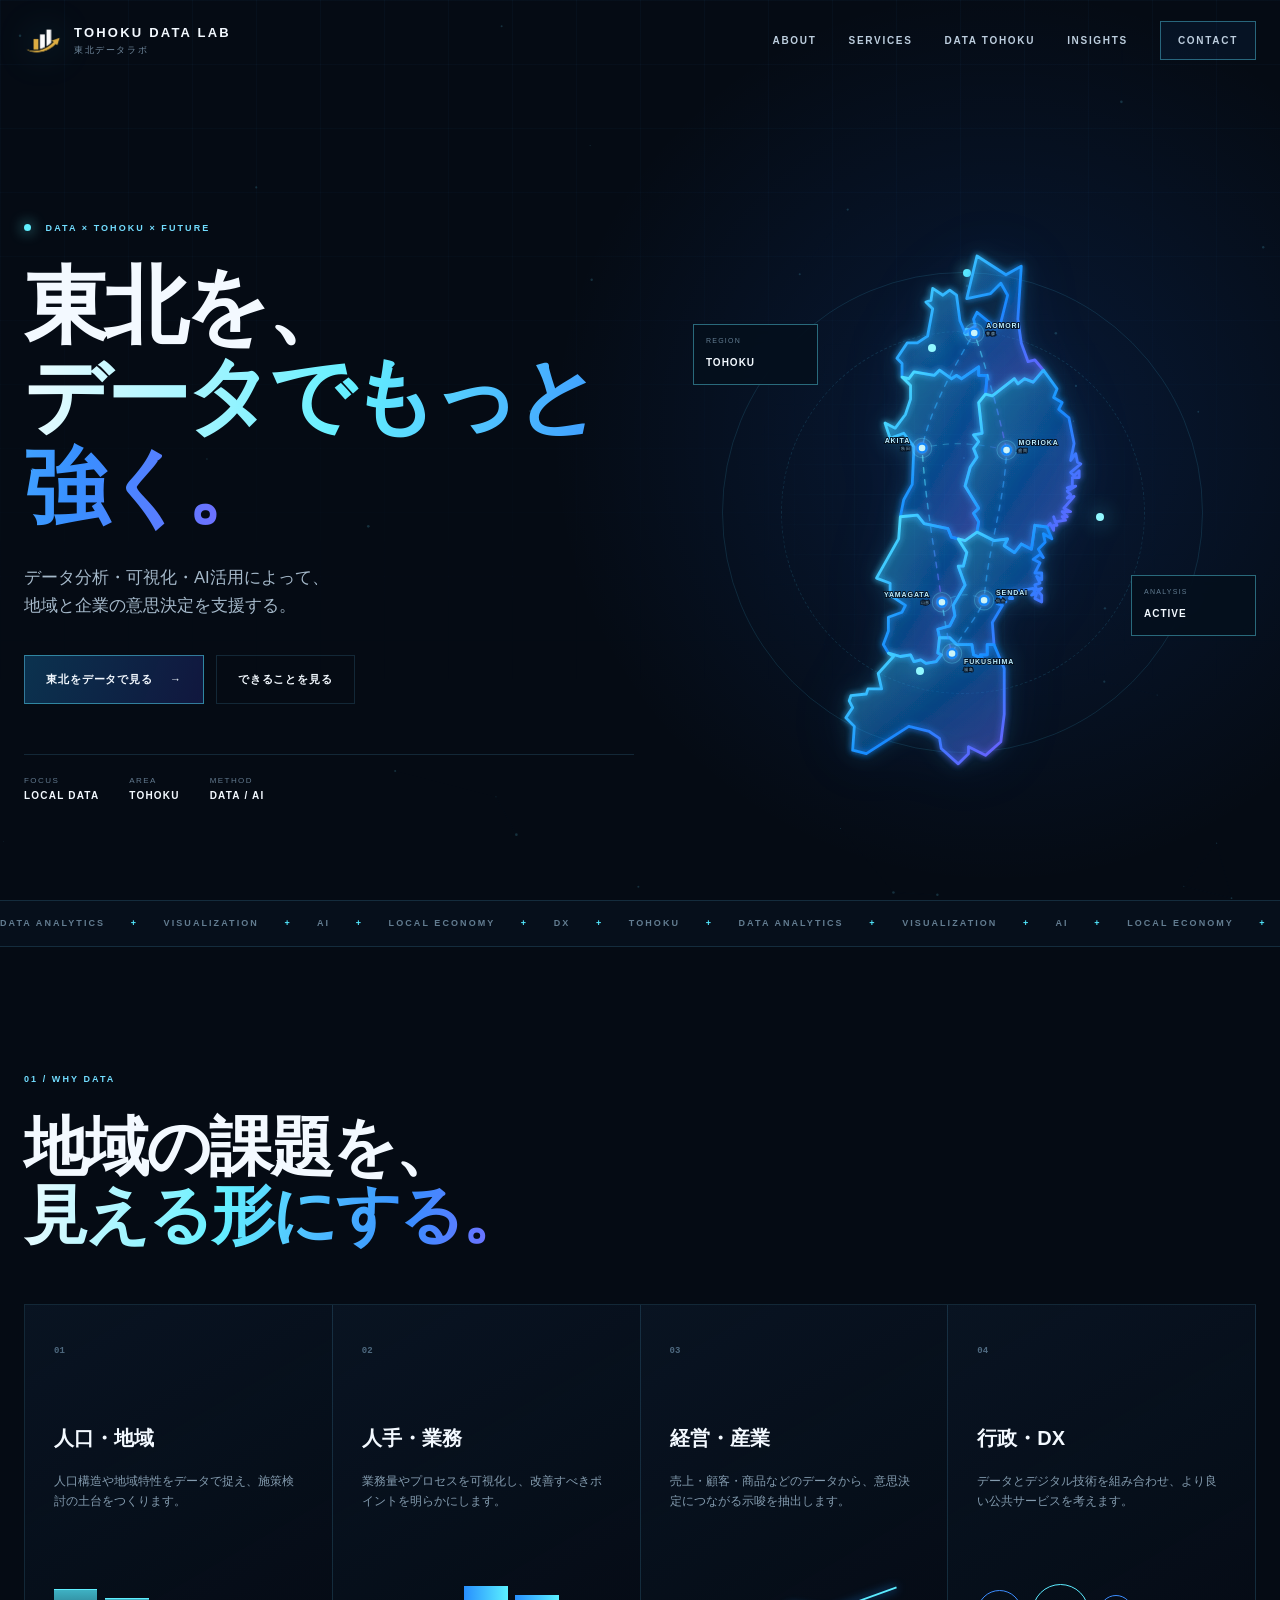
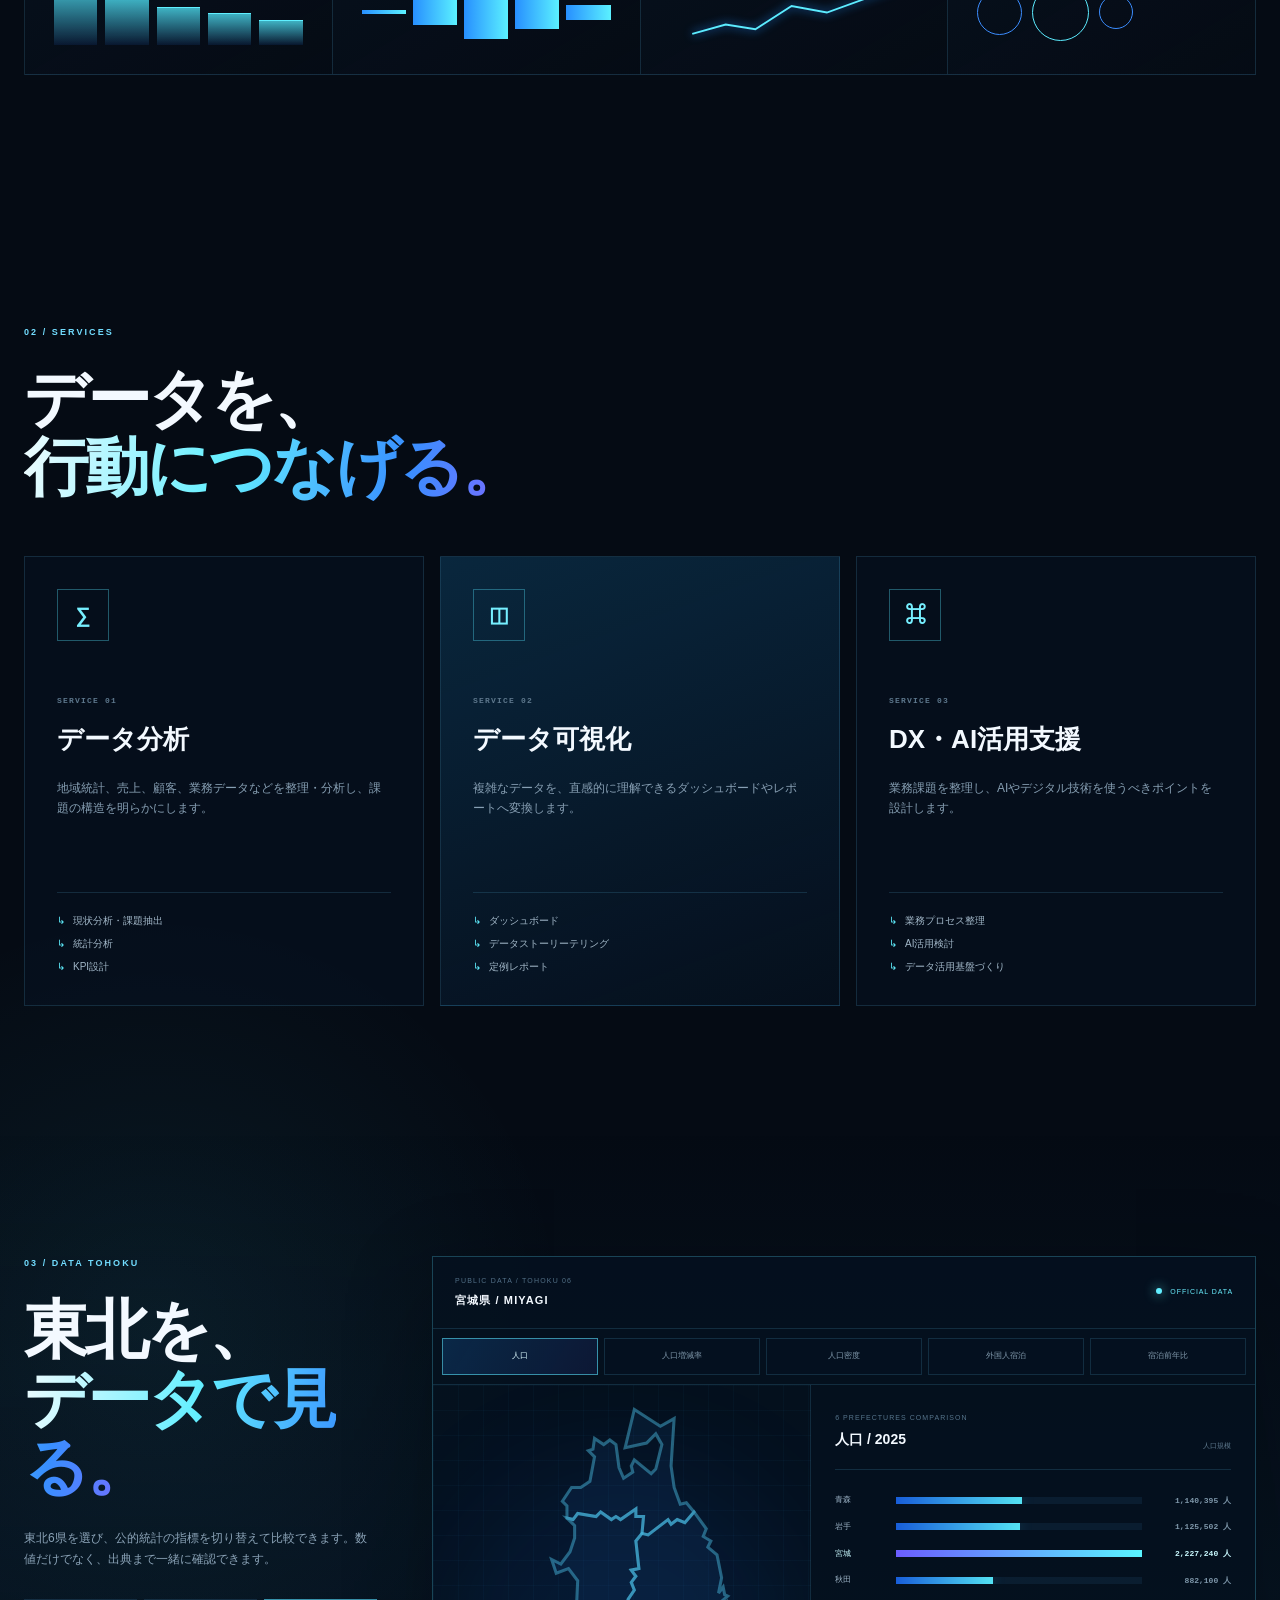
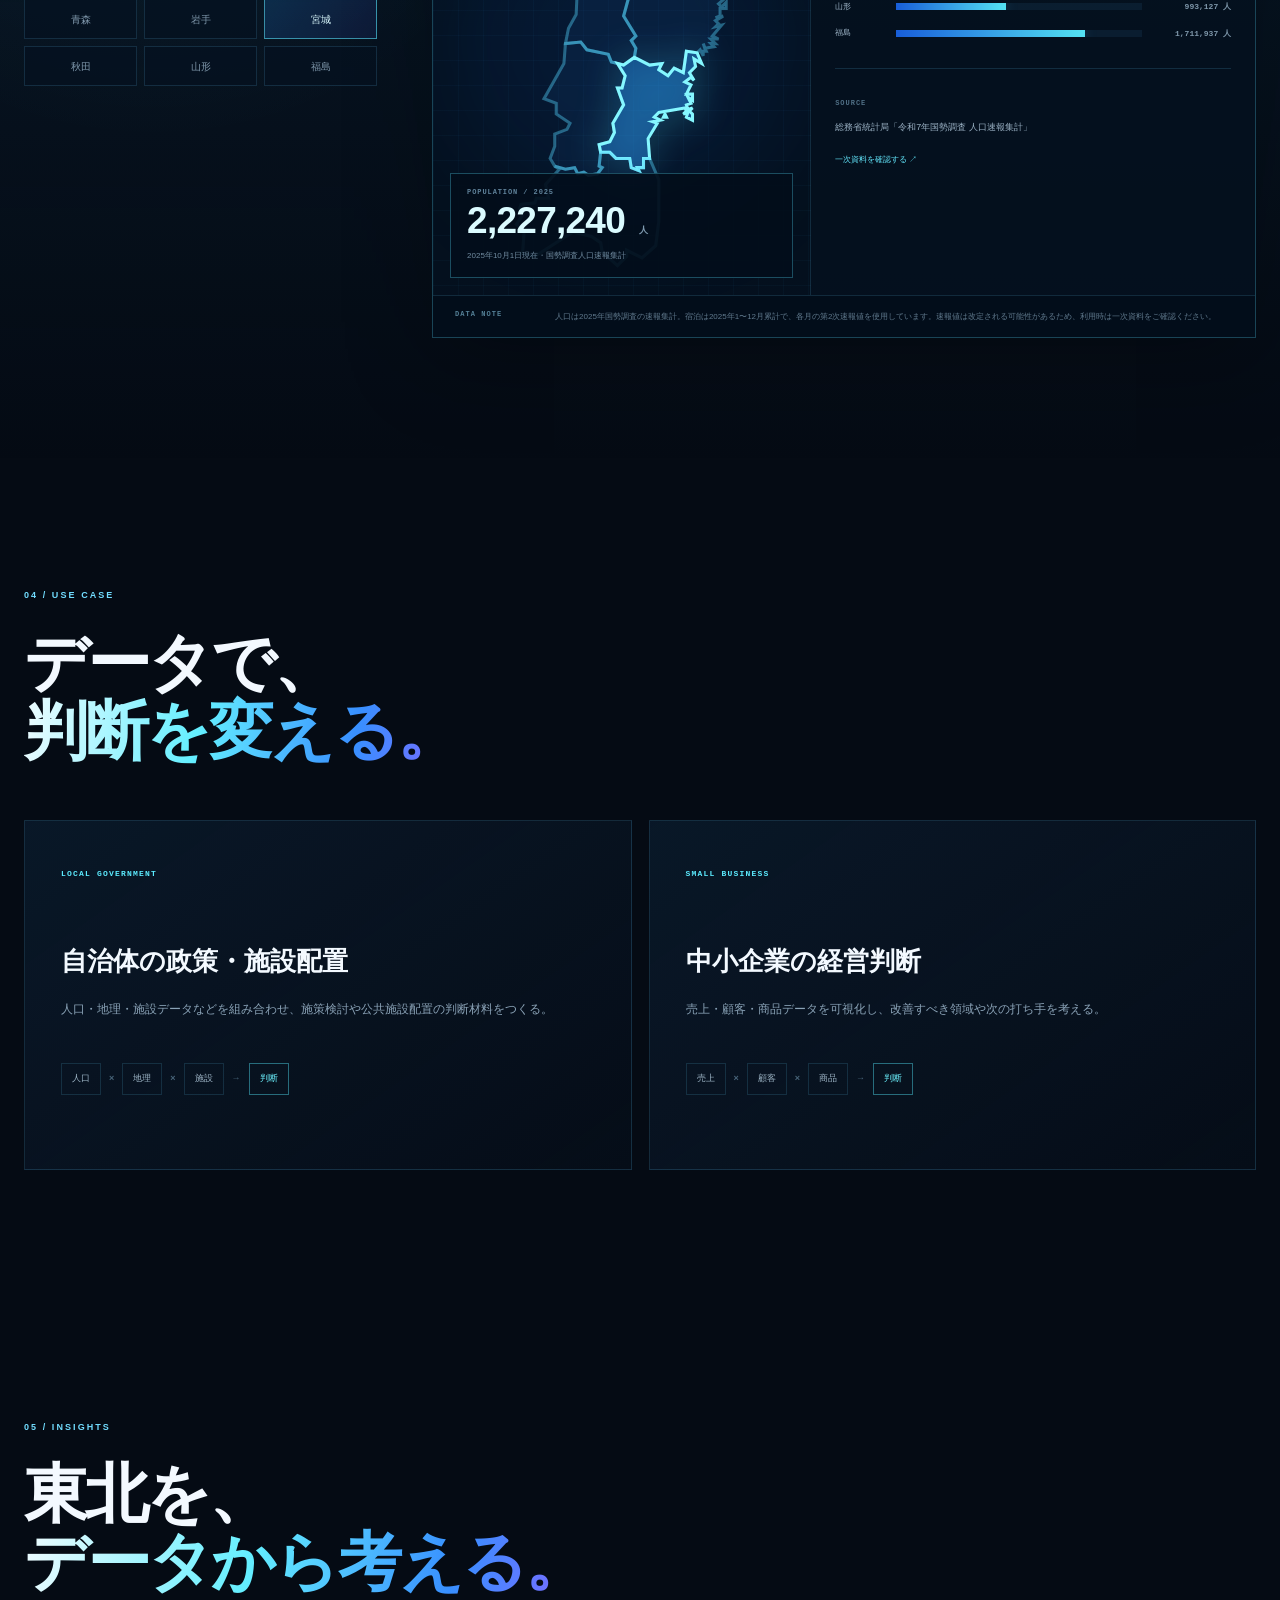
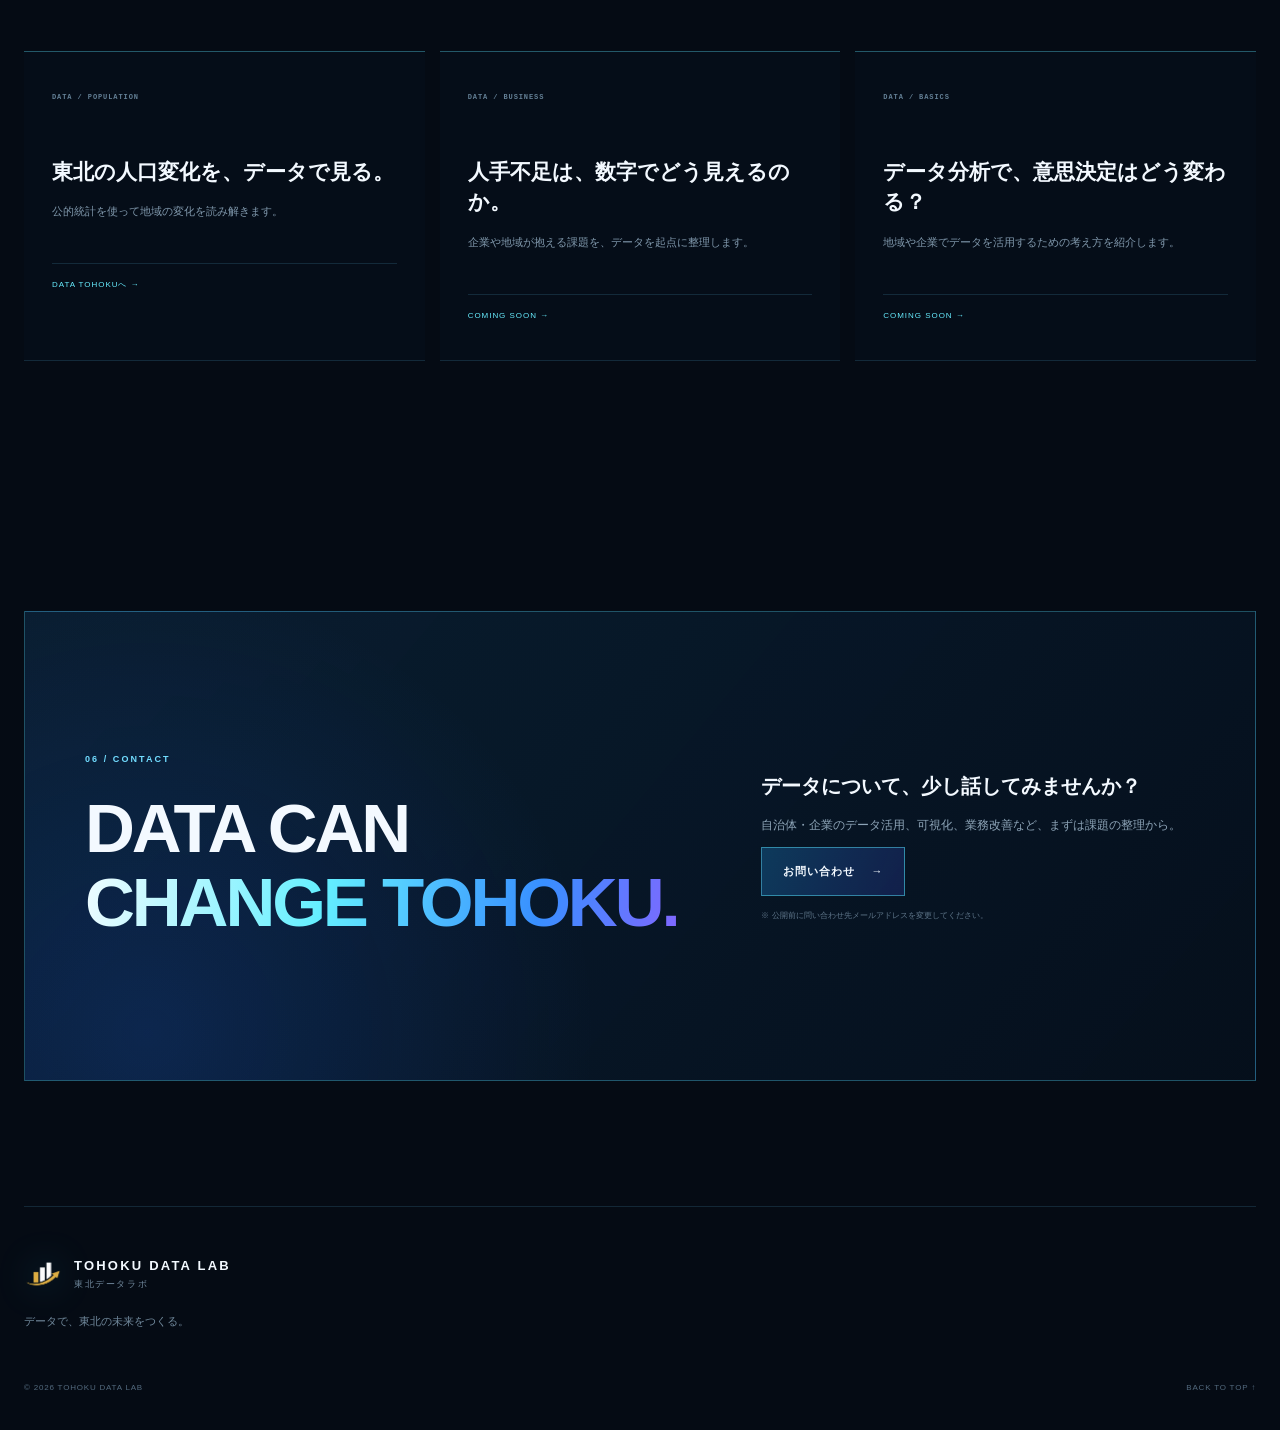
==== index.html @ 44e3aae1 "Add files via upload" ====
<!DOCTYPE html>
<html lang="ja">
<head>
  <meta charset="UTF-8">
  <meta name="viewport" content="width=device-width,initial-scale=1">
  <meta name="description" content="東北データラボ — データ分析・可視化・AI活用で、東北の意思決定を支援します。">
  <meta name="theme-color" content="#050b14">
  <meta property="og:title" content="東北データラボ | TOHOKU DATA LAB">
  <meta property="og:description" content="データで、東北の未来をつくる。">
  <meta property="og:type" content="website">
  <title>東北データラボ | TOHOKU DATA LAB</title>
  <link rel="icon" href="./assets/favicon-v3.png?v=3" type="image/png">
  <link rel="stylesheet" href="./styles.css">
</head>
<body>
  <canvas id="network" aria-hidden="true"></canvas>

  <header class="header" id="top">
    <a class="brand" href="#top">
      <img src="./assets/logo-v3.png?v=3" alt="東北データラボ" width="40" height="40">
      <span><strong>TOHOKU DATA LAB</strong><small>東北データラボ</small></span>
    </a>
    <button class="menu" aria-label="メニューを開く" aria-expanded="false"><i></i><i></i></button>
    <nav class="nav">
      <a href="#about">ABOUT</a>
      <a href="#services">SERVICES</a>
      <a href="#data-tohoku">DATA TOHOKU</a>
      <a href="#insights">INSIGHTS</a>
      <a class="nav-cta" href="#contact">CONTACT</a>
    </nav>
  </header>

  <main>
    <section class="hero wrap">
      <div class="hero-copy reveal">
        <p class="eyebrow"><i></i> DATA × TOHOKU × FUTURE</p>
        <h1>東北を、<br><span>データでもっと強く。</span></h1>
        <p class="lead">データ分析・可視化・AI活用によって、<br>地域と企業の意思決定を支援する。</p>
        <div class="hero-actions">
          <a class="button primary" href="#data-tohoku">東北をデータで見る <b>→</b></a>
          <a class="button ghost" href="#services">できることを見る</a>
        </div>
        <div class="hero-meta">
          <div><small>FOCUS</small><strong>LOCAL DATA</strong></div>
          <div><small>AREA</small><strong>TOHOKU</strong></div>
          <div><small>METHOD</small><strong>DATA / AI</strong></div>
        </div>
      </div>

      <div class="hero-map reveal" aria-hidden="true">
        <div class="orbit o1"></div><div class="orbit o2"></div>
        <img src="./assets/tohoku-outline.svg" alt="">
        <span class="node n1"></span><span class="node n2"></span><span class="node n3"></span>
        <div class="tag t1"><small>REGION</small><strong>TOHOKU</strong></div>
        <div class="tag t2"><small>ANALYSIS</small><strong>ACTIVE</strong></div>
      </div>
    </section>

    <div class="ticker">
      <div>DATA ANALYTICS <b>+</b> VISUALIZATION <b>+</b> AI <b>+</b> LOCAL ECONOMY <b>+</b> DX <b>+</b> TOHOKU <b>+</b> DATA ANALYTICS <b>+</b> VISUALIZATION <b>+</b> AI <b>+</b> LOCAL ECONOMY <b>+</b> DX <b>+</b> TOHOKU <b>+</b></div>
    </div>

    <section class="section wrap" id="about">
      <div class="heading reveal">
        <p class="eyebrow">01 / WHY DATA</p>
        <h2>地域の課題を、<br><span>見える形にする。</span></h2>
      </div>
      <div class="problem-grid">
        <article class="card reveal"><small>01</small><h3>人口・地域</h3><p>人口構造や地域特性をデータで捉え、施策検討の土台をつくります。</p><div class="bars"><i></i><i></i><i></i><i></i><i></i></div></article>
        <article class="card reveal"><small>02</small><h3>人手・業務</h3><p>業務量やプロセスを可視化し、改善すべきポイントを明らかにします。</p><div class="pulse"><i></i><i></i><i></i><i></i><i></i></div></article>
        <article class="card reveal"><small>03</small><h3>経営・産業</h3><p>売上・顧客・商品などのデータから、意思決定につながる示唆を抽出します。</p><svg class="spark" viewBox="0 0 220 70"><polyline points="0,58 36,48 68,53 107,28 145,35 220,8"/></svg></article>
        <article class="card reveal"><small>04</small><h3>行政・DX</h3><p>データとデジタル技術を組み合わせ、より良い公共サービスを考えます。</p><div class="rings"><i></i><i></i><i></i></div></article>
      </div>
    </section>

    <section class="section wrap" id="services">
      <div class="heading reveal">
        <p class="eyebrow">02 / SERVICES</p>
        <h2>データを、<br><span>行動につなげる。</span></h2>
      </div>
      <div class="services">
        <article class="service reveal"><b class="icon">∑</b><small>SERVICE 01</small><h3>データ分析</h3><p>地域統計、売上、顧客、業務データなどを整理・分析し、課題の構造を明らかにします。</p><ul><li>現状分析・課題抽出</li><li>統計分析</li><li>KPI設計</li></ul></article>
        <article class="service featured reveal"><b class="icon">◫</b><small>SERVICE 02</small><h3>データ可視化</h3><p>複雑なデータを、直感的に理解できるダッシュボードやレポートへ変換します。</p><ul><li>ダッシュボード</li><li>データストーリーテリング</li><li>定例レポート</li></ul></article>
        <article class="service reveal"><b class="icon">⌘</b><small>SERVICE 03</small><h3>DX・AI活用支援</h3><p>業務課題を整理し、AIやデジタル技術を使うべきポイントを設計します。</p><ul><li>業務プロセス整理</li><li>AI活用検討</li><li>データ活用基盤づくり</li></ul></article>
      </div>
    </section>

    <section class="data-section" id="data-tohoku">
      <div class="wrap data-layout reveal">
        <aside class="data-intro">
          <p class="eyebrow">03 / DATA TOHOKU</p>
          <h2>東北を、<br><span>データで見る。</span></h2>
          <p>東北6県を選び、公的統計の指標を切り替えて比較できます。数値だけでなく、出典まで一緒に確認できます。</p>

          <div class="pref-buttons" aria-label="都道府県を選択">
            <button data-pref="aomori">青森</button>
            <button data-pref="iwate">岩手</button>
            <button data-pref="miyagi" class="active">宮城</button>
            <button data-pref="akita">秋田</button>
            <button data-pref="yamagata">山形</button>
            <button data-pref="fukushima">福島</button>
          </div>
        </aside>

        <div class="dashboard">
          <header class="dash-head">
            <div><small>PUBLIC DATA / TOHOKU 06</small><strong id="pref-title">宮城県 / MIYAGI</strong></div>
            <span><i></i> OFFICIAL DATA</span>
          </header>

          <div class="metric-tabs" role="tablist" aria-label="表示指標">
            <button class="active" data-metric="population">人口</button>
            <button data-metric="populationChange">人口増減率</button>
            <button data-metric="density">人口密度</button>
            <button data-metric="foreignNights">外国人宿泊</button>
            <button data-metric="foreignNightsGrowth">宿泊前年比</button>
          </div>

          <div class="dash-body">
            <div class="map-panel">
              <svg class="click-map" viewBox="580 275 165 325" aria-label="東北6県クリックマップ">
                <g>
                  <polygon data-pref="aomori" transform="translate(624 287)"
                    points="3 71 3 63 0 60 6 51 12 51 18 47 21 31 17 27 20 26 21 19 27 23 31 20 35 23 37 38 40 45 46 41 45 37 47 33 58 42 61 39 65 23 61 16 55 22 41 25 47 0 64 11 73 6 71 37 73 51 77 62 81 61 86 67 80 74 75 72 71 75 69 72 56 82 52 81 53 70 48 70 48 65 38 72 35 70 32 72 25 67 22 70 10 68 7 72"/>
                  <polygon data-pref="akita" transform="translate(617 352)"
                    points="54 97 47 102 43 101 39 100 37 95 23 92 19 87 9 88 11 78 16 69 17 47 11 39 3 42 0 33 6 36 12 28 15 19 15 11 10 6 14 7 17 3 29 5 32 2 39 7 42 5 45 7 55 0 55 5 60 5 59 16 55 21 57 39 52 40 55 44 52 48 54 53 50 59 47 70 55 83 52 86 55 91"/>
                  <polygon data-pref="iwate" transform="translate(664 354)"
                    points="48 92 41 91 39 105 33 102 29 107 23 103 25 99 17 100 7 95 8 89 5 84 8 81 0 68 3 57 7 51 5 46 8 42 5 38 10 37 8 19 12 14 16 15 29 5 31 8 35 5 40 7 46 0 54 11 52 16 57 19 55 23 61 28 64 43 62 53 65 49 66 54 68 55 62 60 64 62 67 59 67 63 63 63 63 68 60 69 65 68 60 71 62 73 60 75 64 74 58 81 62 83 57 83 60 86 57 86 59 88 53 89 52 86 54 91 52 91 52 94 50 90"/>
                  <polygon data-pref="yamagata" transform="translate(612 439)"
                    points="14 1 24 0 28 5 42 8 44 13 48 14 53 22 51 30 48 30 52 41 45 53 46 59 43 65 36 67 37 72 36 81 38 82 35 86 29 87 26 85 22 86 20 82 14 83 7 81 4 76 7 68 7 60 15 57 17 53 8 47 8 40 0 37 13 14"/>
                  <path data-pref="miyagi" class="active" transform="translate(648 445)"
                    d="M33 70 L29 70 L29 76 L25 76 L26 78 L21 76 L20 70 L11 70 L7 66 L1 66 L0 61 L7 59 L10 53 L9 47 L16 35 L12 24 L15 24 L17 16 L12 8 L16 9 L23 4 L33 9 L41 8 L39 12 L45 16 L49 11 L55 14 L57 0 L64 1 L67 8 L62 5 L63 10 L59 14 L62 19 L60 17 L56 20 L60 22 L57 28 L61 28 L61 32 L58 30 L60 34 L57 35 L58 38 L61 37 L59 39 L61 41 L61 45 L57 43 L58 40 L55 41 L57 39 L56 37 L39 40 L36 43 L40 45 L35 46 L38 47 L32 57 L33 70 Z M43 41 L44 43 L42 43 Z"/>
                  <polygon data-pref="fukushima" transform="translate(594 511)"
                    points="82 69 72 64 72 68 66 74 56 65 55 59 49 55 37 52 12 68 4 66 5 52 0 47 4 41 2 37 3 34 12 33 13 30 21 30 19 21 28 11 25 9 32 11 38 10 40 14 44 13 47 15 53 14 56 10 54 9 55 0 61 0 65 4 74 4 75 10 80 12 79 10 83 10 83 4 87 4 93 18 93 45 91 61"/>
                </g>
              </svg>
              <div class="metric-card">
                <small id="metric-label">POPULATION / 2025</small>
                <strong id="metric-value">2,227,240 <em>人</em></strong>
                <span id="metric-desc">2025年10月1日現在・国勢調査人口速報集計</span>
              </div>
            </div>

            <div class="compare-panel">
              <div class="compare-head">
                <div><small>6 PREFECTURES COMPARISON</small><strong id="compare-title">人口 / 2025</strong></div>
                <span id="compare-note">人口規模</span>
              </div>
              <div id="compare-bars" class="compare-bars" aria-live="polite"></div>
              <div class="source">
                <small>SOURCE</small>
                <p id="source-name">総務省統計局「令和7年国勢調査 人口速報集計」</p>
                <a id="source-link" href="https://www.stat.go.jp/data/kokusei/2025/kekka/pdf/outline.pdf" target="_blank" rel="noopener">一次資料を確認する ↗</a>
              </div>
            </div>
          </div>

          <footer class="dash-note"><b>DATA NOTE</b><p>人口は2025年国勢調査の速報集計。宿泊は2025年1〜12月累計で、各月の第2次速報値を使用しています。速報値は改定される可能性があるため、利用時は一次資料をご確認ください。</p></footer>
        </div>
      </div>
    </section>

    <section class="section wrap usecases">
      <div class="heading reveal"><p class="eyebrow">04 / USE CASE</p><h2>データで、<br><span>判断を変える。</span></h2></div>
      <div class="cases">
        <article class="case reveal"><small>LOCAL GOVERNMENT</small><h3>自治体の政策・施設配置</h3><p>人口・地理・施設データなどを組み合わせ、施策検討や公共施設配置の判断材料をつくる。</p><div><span>人口</span><b>×</b><span>地理</span><b>×</b><span>施設</span><b>→</b><em>判断</em></div></article>
        <article class="case reveal"><small>SMALL BUSINESS</small><h3>中小企業の経営判断</h3><p>売上・顧客・商品データを可視化し、改善すべき領域や次の打ち手を考える。</p><div><span>売上</span><b>×</b><span>顧客</span><b>×</b><span>商品</span><b>→</b><em>判断</em></div></article>
      </div>
    </section>

    <section class="section wrap" id="insights">
      <div class="heading reveal"><p class="eyebrow">05 / INSIGHTS</p><h2>東北を、<br><span>データから考える。</span></h2></div>
      <div class="insights">
        <article class="insight reveal"><small>DATA / POPULATION</small><h3>東北の人口変化を、データで見る。</h3><p>公的統計を使って地域の変化を読み解きます。</p><a href="#data-tohoku">DATA TOHOKUへ →</a></article>
        <article class="insight reveal"><small>DATA / BUSINESS</small><h3>人手不足は、数字でどう見えるのか。</h3><p>企業や地域が抱える課題を、データを起点に整理します。</p><a href="#contact">COMING SOON →</a></article>
        <article class="insight reveal"><small>DATA / BASICS</small><h3>データ分析で、意思決定はどう変わる？</h3><p>地域や企業でデータを活用するための考え方を紹介します。</p><a href="#contact">COMING SOON →</a></article>
      </div>
    </section>

    <section class="section wrap" id="contact">
      <div class="contact reveal">
        <div><p class="eyebrow">06 / CONTACT</p><h2>DATA CAN<br><span>CHANGE TOHOKU.</span></h2></div>
        <div class="contact-copy"><h3>データについて、少し話してみませんか？</h3><p>自治体・企業のデータ活用、可視化、業務改善など、まずは課題の整理から。</p><a class="button primary" href="mailto:YOUR-EMAIL@example.com">お問い合わせ <b>→</b></a><small>※ 公開前に問い合わせ先メールアドレスを変更してください。</small></div>
      </div>
    </section>
  </main>

  <footer class="footer wrap">
    <a class="brand" href="#top"><img src="./assets/logo-v3.png?v=3" alt="東北データラボ" width="40" height="40"><span><strong>TOHOKU DATA LAB</strong><small>東北データラボ</small></span></a>
    <p>データで、東北の未来をつくる。</p>
    <div><span>© <span id="year"></span> TOHOKU DATA LAB</span><a href="#top">BACK TO TOP ↑</a></div>
  </footer>

  <script src="./data.js"></script>
  <script src="./script.js"></script>
</body>
</html>
---- styles.css ----
:root{
  --bg:#050b14;--bg2:#071321;--panel:rgba(8,22,39,.78);--line:rgba(104,205,255,.15);
  --line2:rgba(93,232,255,.42);--text:#f3f9ff;--muted:#8ba3b8;--cyan:#60efff;
  --blue:#1687ff;--violet:#745dff;--max:1240px
}
*{box-sizing:border-box}html{scroll-behavior:smooth}body{margin:0;min-width:320px;background:
radial-gradient(circle at 78% 7%,rgba(24,111,255,.15),transparent 28rem),
radial-gradient(circle at 12% 47%,rgba(70,230,255,.07),transparent 26rem),var(--bg);
color:var(--text);font-family:Inter,"Helvetica Neue","Noto Sans JP",Arial,sans-serif;line-height:1.7;overflow-x:hidden}
body:before{content:"";position:fixed;inset:0;z-index:-3;pointer-events:none;background-image:
linear-gradient(rgba(80,173,255,.034) 1px,transparent 1px),linear-gradient(90deg,rgba(80,173,255,.034) 1px,transparent 1px);
background-size:64px 64px;mask-image:linear-gradient(to bottom,#000,transparent 80%)}
a{color:inherit;text-decoration:none}button{font:inherit}img{display:block;max-width:100%}
#network{position:fixed;inset:0;z-index:-2;width:100%;height:100%;opacity:.42;pointer-events:none}
.wrap{width:min(calc(100% - 48px),var(--max));margin-inline:auto}
.header{position:fixed;z-index:30;top:0;left:0;width:100%;height:82px;padding:0 max(24px,calc((100vw - var(--max))/2));display:flex;align-items:center;justify-content:space-between;border-bottom:1px solid transparent;transition:.3s}
.header.scrolled{background:rgba(5,11,20,.82);backdrop-filter:blur(18px);border-color:var(--line)}
.brand{display:inline-flex;align-items:center;gap:12px}.brand img{width:38px;height:38px;filter:drop-shadow(0 0 18px rgba(61,218,255,.25))}
.brand span{display:grid;line-height:1.2}.brand strong{font-size:13px;letter-spacing:.17em}.brand small{margin-top:5px;color:#70879b;font-size:9px;letter-spacing:.18em}
.nav{display:flex;align-items:center;gap:32px}.nav a{font-size:10px;font-weight:800;letter-spacing:.17em;color:#bdcede}
.nav-cta{padding:10px 17px;border:1px solid rgba(92,227,255,.4);background:rgba(34,125,255,.07)}
.menu{display:none}
.hero{min-height:100vh;padding-top:125px;display:grid;grid-template-columns:1.02fr .98fr;align-items:center;gap:35px}
.eyebrow{margin:0 0 25px;color:#72ddff;font-size:9px;font-weight:800;letter-spacing:.23em}.eyebrow i{display:inline-block;width:7px;height:7px;margin-right:10px;border-radius:50%;background:var(--cyan);box-shadow:0 0 14px var(--cyan)}
.hero h1,.heading h2,.data-intro h2,.contact h2{margin:0;line-height:1.07;letter-spacing:-.045em;font-weight:600}
.hero h1{font-size:clamp(49px,6.6vw,94px)}.hero h1 span,.heading h2 span,.data-intro h2 span,.contact h2 span{color:transparent;background:linear-gradient(100deg,#effcff 0%,#64efff 40%,#388fff 76%,#8067ff 100%);background-clip:text;-webkit-background-clip:text}
.lead{margin:32px 0 0;color:#a5b9ca;font-size:clamp(14px,1.3vw,18px)}.hero-actions{display:flex;gap:12px;margin-top:34px}
.button{min-height:49px;padding:0 21px;display:inline-flex;align-items:center;justify-content:center;gap:17px;border:1px solid var(--line);font-size:11px;font-weight:800;letter-spacing:.08em;transition:.25s}
.primary{border-color:rgba(88,229,255,.48);background:linear-gradient(110deg,rgba(32,168,255,.25),rgba(69,82,255,.18))}
.button:hover{transform:translateY(-2px);border-color:rgba(101,238,255,.65)}
.hero-meta{display:flex;gap:30px;margin-top:50px;padding-top:19px;border-top:1px solid var(--line)}.hero-meta div{display:grid}.hero-meta small{color:#62798e;font-size:8px;letter-spacing:.18em}.hero-meta strong{font-size:10px;letter-spacing:.12em}
.hero-map{position:relative;min-height:650px;display:grid;place-items:center}.hero-map>img{position:relative;z-index:2;width:58%;max-height:580px;filter:drop-shadow(0 0 24px rgba(39,165,255,.18))}
.hero-map:before{content:"";position:absolute;width:78%;aspect-ratio:1;border-radius:50%;background-image:linear-gradient(rgba(91,223,255,.08) 1px,transparent 1px),linear-gradient(90deg,rgba(91,223,255,.08) 1px,transparent 1px);background-size:30px 30px;mask-image:radial-gradient(circle,#000 30%,transparent 72%);opacity:.35}
.orbit{position:absolute;border:1px solid rgba(82,218,255,.13);border-radius:50%}.o1{width:82%;aspect-ratio:1;animation:rot 28s linear infinite}.o2{width:62%;aspect-ratio:1;border-style:dashed;animation:rot2 19s linear infinite}
.orbit:before{content:"";position:absolute;top:-4px;left:50%;width:8px;height:8px;border-radius:50%;background:var(--cyan);box-shadow:0 0 14px var(--cyan)}
.node{position:absolute;z-index:3;width:8px;height:8px;border-radius:50%;background:#91f8ff;box-shadow:0 0 20px #45dfff}.n1{top:24%;left:44%}.n2{top:50%;right:26%}.n3{bottom:25%;left:42%}
.tag{position:absolute;z-index:4;min-width:125px;padding:10px 12px;border:1px solid var(--line2);background:rgba(4,15,28,.8);backdrop-filter:blur(10px)}.tag small{display:block;color:#637d92;font-size:7px;letter-spacing:.18em}.tag strong{font-size:10px;letter-spacing:.1em}.t1{top:21%;left:4%}.t2{right:0;bottom:31%}
.ticker{overflow:hidden;border-top:1px solid var(--line);border-bottom:1px solid var(--line);background:rgba(8,20,35,.52);padding:15px 0}.ticker div{width:max-content;white-space:nowrap;color:#637d91;font-size:9px;font-weight:800;letter-spacing:.23em;animation:ticker 34s linear infinite}.ticker b{margin:0 21px;color:#52e9ff}
.section{padding:125px 0}.heading{margin-bottom:54px}.heading h2,.data-intro h2{font-size:clamp(40px,5vw,68px)}
.problem-grid{display:grid;grid-template-columns:repeat(4,1fr);border-left:1px solid var(--line);border-top:1px solid var(--line)}
.card{position:relative;min-height:370px;padding:29px;border-right:1px solid var(--line);border-bottom:1px solid var(--line);background:linear-gradient(150deg,rgba(13,28,47,.53),rgba(5,12,22,.34));overflow:hidden}.card>small{color:#4e697f;font:700 9px monospace}.card h3{margin:60px 0 16px;font-size:20px}.card p{color:#849caf;font-size:12px}
.bars,.pulse,.rings,.spark{position:absolute;left:29px;right:29px;bottom:29px;height:65px}.bars{display:flex;align-items:end;gap:8px}.bars i{flex:1;background:linear-gradient(to top,rgba(37,117,255,.1),rgba(83,235,255,.74));border-top:1px solid var(--cyan)}.bars i:nth-child(1){height:85%}.bars i:nth-child(2){height:72%}.bars i:nth-child(3){height:58%}.bars i:nth-child(4){height:48%}.bars i:nth-child(5){height:38%}
.pulse{display:flex;align-items:center;gap:7px}.pulse i{width:18%;height:4px;background:linear-gradient(90deg,#278fff,#5bf1ff)}.pulse i:nth-child(2){height:25px}.pulse i:nth-child(3){height:53px}.pulse i:nth-child(4){height:34px}.pulse i:nth-child(5){height:15px}
.spark{width:calc(100% - 58px);fill:none;stroke:#5cecff;stroke-width:2;filter:drop-shadow(0 0 5px #218dff)}.rings{display:flex;align-items:center;gap:10px}.rings i{width:45px;aspect-ratio:1;border-radius:50%;border:1px solid #3c8dff}.rings i:nth-child(2){width:57px;border-color:#5cecff}.rings i:nth-child(3){width:34px}
.services{display:grid;grid-template-columns:repeat(3,1fr);gap:16px}.service{position:relative;min-height:450px;padding:32px;border:1px solid var(--line);background:rgba(8,21,37,.47);transition:.3s}.service:hover{transform:translateY(-5px);border-color:rgba(86,229,255,.4)}.service.featured{background:linear-gradient(160deg,rgba(11,49,77,.73),rgba(7,18,33,.62))}
.icon{display:grid;place-items:center;width:52px;height:52px;border:1px solid rgba(87,230,255,.35);color:#76efff;font-size:21px}.service>small{display:block;margin-top:55px;color:#5e788d;font:700 8px monospace;letter-spacing:.15em}.service h3{margin:12px 0 17px;font-size:26px}.service p{color:#879fb3;font-size:12px}.service ul{position:absolute;left:32px;right:32px;bottom:27px;margin:0;padding:16px 0 0;list-style:none;border-top:1px solid var(--line)}.service li{color:#a3b8c9;font-size:10px;padding:3px 0}.service li:before{content:"↳";margin-right:8px;color:var(--cyan)}
.data-section{padding:125px 0;background:linear-gradient(180deg,transparent,rgba(16,58,91,.17),transparent)}.data-layout{display:grid;grid-template-columns:.6fr 1.4fr;gap:55px;align-items:start}.data-intro{position:sticky;top:118px}.data-intro>p:not(.eyebrow){margin-top:27px;color:#8ba3b7;font-size:12px}
.pref-buttons{display:grid;grid-template-columns:repeat(3,1fr);gap:7px;margin-top:30px}.pref-buttons button,.metric-tabs button{appearance:none;cursor:pointer;border:1px solid var(--line);background:rgba(6,18,32,.66);color:#8199ad;transition:.2s}.pref-buttons button{min-height:40px;font-size:10px}.pref-buttons button:hover,.pref-buttons button.active,.metric-tabs button:hover,.metric-tabs button.active{border-color:rgba(91,235,255,.55);color:#dcfbff;background:linear-gradient(120deg,rgba(38,147,255,.18),rgba(82,91,255,.1))}
.dashboard{border:1px solid rgba(89,221,255,.25);background:rgba(5,17,31,.84);box-shadow:0 24px 80px rgba(0,0,0,.26)}.dash-head{min-height:72px;padding:0 22px;display:flex;align-items:center;justify-content:space-between;border-bottom:1px solid var(--line)}.dash-head>div{display:grid}.dash-head small{color:#527087;font-size:7px;letter-spacing:.17em}.dash-head strong{margin-top:4px;font-size:11px;letter-spacing:.1em}.dash-head>span{color:#6aeeff;font-size:7px;letter-spacing:.13em}.dash-head>span i{display:inline-block;width:6px;height:6px;margin-right:5px;border-radius:50%;background:#62efff;box-shadow:0 0 12px #62efff}
.metric-tabs{display:grid;grid-template-columns:repeat(5,1fr);gap:6px;padding:9px;border-bottom:1px solid var(--line)}.metric-tabs button{min-height:37px;padding:6px;font-size:8px}
.dash-body{display:grid;grid-template-columns:.92fr 1.08fr;min-height:510px}.map-panel{position:relative;display:grid;place-items:center;border-right:1px solid var(--line);background-image:linear-gradient(rgba(64,184,255,.035) 1px,transparent 1px),linear-gradient(90deg,rgba(64,184,255,.035) 1px,transparent 1px);background-size:25px 25px;overflow:hidden}.map-panel:before{content:"";position:absolute;width:350px;height:350px;border-radius:50%;background:rgba(31,116,255,.09);filter:blur(55px)}
.click-map{position:relative;z-index:2;width:min(67%,300px);overflow:visible}.click-map [data-pref]{fill:rgba(32,104,174,.1);stroke:rgba(86,216,255,.4);stroke-width:2;cursor:pointer;transition:.2s;transform-box:fill-box;transform-origin:center}.click-map [data-pref]:hover{fill:rgba(68,196,255,.22);stroke:#6ef3ff;transform:scale(1.018)}.click-map [data-pref].active{fill:rgba(41,151,255,.4);stroke:#85f7ff;filter:drop-shadow(0 0 12px rgba(76,224,255,.45))}
.metric-card{position:absolute;z-index:3;left:17px;right:17px;bottom:17px;padding:14px 16px;border:1px solid rgba(88,226,255,.3);background:rgba(3,14,27,.9)}.metric-card small{display:block;color:#60839b;font:700 7px monospace;letter-spacing:.13em}.metric-card strong{display:block;margin-top:5px;color:#dbfbff;font-size:clamp(23px,3vw,37px);line-height:1.1;letter-spacing:-.02em}.metric-card em{margin-left:4px;color:#7f9bb0;font-size:9px;font-style:normal}.metric-card span{display:block;margin-top:7px;color:#718ca1;font-size:8px}
.compare-panel{min-width:0;padding:27px 24px 24px}.compare-head{display:flex;justify-content:space-between;align-items:end;gap:15px;padding-bottom:18px;border-bottom:1px solid var(--line)}.compare-head>div{display:grid}.compare-head small{color:#56758b;font-size:7px;letter-spacing:.15em}.compare-head strong{margin-top:4px;font-size:14px}.compare-head>span{color:#607c90;font-size:7px}.compare-bars{display:grid;gap:13px;margin-top:23px}.compare-row{display:grid;grid-template-columns:52px 1fr auto;gap:9px;align-items:center}.compare-row .label{color:#9bb2c4;font-size:8px}.track{height:7px;background:rgba(80,178,255,.08);overflow:hidden}.fill{height:100%;width:var(--w);background:linear-gradient(90deg,rgba(28,108,255,.82),rgba(89,239,255,.94));box-shadow:0 0 14px rgba(71,206,255,.22);animation:bar .45s ease both}.compare-row.selected .fill{background:linear-gradient(90deg,#6c5dff,#59f4ff);box-shadow:0 0 18px rgba(81,232,255,.42)}.compare-row .value{min-width:80px;text-align:right;color:#7f98ab;font:700 8px monospace}.compare-row.selected .label,.compare-row.selected .value{color:#c9faff}
.source{margin-top:28px;padding-top:17px;border-top:1px solid var(--line)}.source small{color:#507086;font:700 7px monospace;letter-spacing:.14em}.source p{margin:7px 0;color:#9bb2c4;font-size:9px}.source a{color:#64eaff;font-size:8px}.source a:hover{text-decoration:underline}
.dash-note{display:grid;grid-template-columns:82px 1fr;gap:18px;padding:14px 22px;border-top:1px solid var(--line);background:rgba(1,12,23,.52)}.dash-note b{color:#558198;font:700 7px monospace;letter-spacing:.15em}.dash-note p{margin:0;color:#60798d;font-size:8px}
.cases{display:grid;grid-template-columns:1fr 1fr;gap:17px}.case{min-height:350px;padding:36px;border:1px solid var(--line);background:linear-gradient(145deg,rgba(12,31,51,.64),rgba(7,16,29,.44))}.case>small{color:#5cecff;font:700 8px monospace;letter-spacing:.15em}.case h3{margin:55px 0 16px;font-size:26px}.case p{color:#8aa2b6;font-size:12px}.case>div{display:flex;flex-wrap:wrap;align-items:center;gap:8px;margin-top:44px}.case span,.case em{padding:7px 10px;border:1px solid var(--line);color:#9fb6c7;font-size:9px;font-style:normal}.case em{border-color:rgba(85,234,255,.42);color:#6df3ff}.case b{color:#49657a;font-size:9px}
.insights{display:grid;grid-template-columns:repeat(3,1fr);gap:15px}.insight{min-height:310px;padding:28px;border-top:1px solid rgba(91,230,255,.35);border-bottom:1px solid var(--line);background:rgba(7,18,32,.35)}.insight small{color:#648096;font:700 7px monospace;letter-spacing:.13em}.insight h3{margin:50px 0 15px;font-size:21px;line-height:1.45}.insight p{color:#8199ad;font-size:11px}.insight a{display:block;margin-top:42px;padding-top:14px;border-top:1px solid var(--line);color:#68edff;font-size:8px;letter-spacing:.12em}
.contact{min-height:470px;padding:60px;display:grid;grid-template-columns:1.17fr .83fr;align-items:center;gap:65px;border:1px solid rgba(89,224,255,.31);background:radial-gradient(circle at 10% 90%,rgba(36,104,255,.17),transparent 28rem),linear-gradient(130deg,rgba(13,45,72,.56),rgba(6,17,31,.72))}.contact h2{font-size:clamp(45px,5.4vw,77px)}.contact-copy h3{margin:0;font-size:20px}.contact-copy p{color:#8da4b7;font-size:12px}.contact-copy small{display:block;margin-top:13px;color:#60778b;font-size:8px}
.footer{padding:48px 0 36px;border-top:1px solid var(--line)}.footer>p{color:#70889b;font-size:11px}.footer>div{display:flex;justify-content:space-between;margin-top:50px;color:#536a7e;font-size:8px;letter-spacing:.1em}
.reveal{opacity:0;transform:translateY(25px);transition:.7s}.reveal.visible{opacity:1;transform:none}
@keyframes rot{to{transform:rotate(360deg)}}@keyframes rot2{to{transform:rotate(-360deg)}}@keyframes ticker{to{transform:translateX(-50%)}}@keyframes bar{from{transform:scaleX(.02);transform-origin:left;opacity:.2}to{transform:scaleX(1);transform-origin:left;opacity:1}}
@media(max-width:1050px){.problem-grid{grid-template-columns:repeat(2,1fr)}.services{grid-template-columns:1fr}.service{min-height:400px}.data-layout{grid-template-columns:1fr}.data-intro{position:static}.pref-buttons{max-width:550px}}
@media(max-width:820px){.header{height:70px;padding-inline:20px}.nav{position:fixed;top:70px;left:0;right:0;padding:28px 24px 36px;display:grid;gap:22px;transform:translateY(-140%);background:rgba(4,10,18,.97);border-bottom:1px solid var(--line);transition:.3s}.nav.open{transform:none}.nav a{font-size:12px}.menu{display:grid;place-content:center;gap:7px;width:42px;height:42px;border:0;background:none}.menu i{display:block;width:22px;height:1px;background:#d3edf8}.hero{min-height:auto;padding-top:130px;grid-template-columns:1fr}.hero-map{min-height:520px}.hero-map>img{width:min(56%,380px)}.section,.data-section{padding:95px 0}.dash-body{grid-template-columns:1fr}.map-panel{min-height:480px;border-right:0;border-bottom:1px solid var(--line)}.click-map{width:min(55%,280px);margin-bottom:55px}.metric-tabs{grid-template-columns:repeat(2,1fr)}.contact{grid-template-columns:1fr;padding:40px 27px;gap:42px}.cases,.insights{grid-template-columns:1fr}}
@media(max-width:560px){.wrap{width:min(calc(100% - 34px),var(--max))}.brand img{width:32px;height:32px}.brand strong{font-size:10px}.brand small{font-size:7px}.hero h1{font-size:clamp(46px,13vw,70px)}.hero-actions{display:grid}.button{width:100%}.hero-meta{gap:15px}.hero-map{min-height:430px}.tag{min-width:105px}.problem-grid{grid-template-columns:1fr}.card{min-height:335px}.pref-buttons{grid-template-columns:repeat(3,1fr)}.dash-head{align-items:flex-start;flex-direction:column;padding:15px 18px;gap:7px}.compare-panel{padding:23px 17px}.compare-row{grid-template-columns:46px 1fr}.compare-row .value{grid-column:2;text-align:left;min-width:0;margin-top:-4px}.dash-note{grid-template-columns:1fr;gap:5px}.contact{min-height:520px}.footer>div{flex-direction:column;gap:12px}}
@media(prefers-reduced-motion:reduce){*,*:before,*:after{animation-duration:.001ms!important;animation-iteration-count:1!important;scroll-behavior:auto!important;transition-duration:.001ms!important}}


/* V3: realistic Tohoku silhouette tuning */
.hero-map > img{
  width: min(48%, 340px);
  max-height: 610px;
  object-fit: contain;
  filter:
    drop-shadow(0 0 10px rgba(70,229,255,.22))
    drop-shadow(0 0 28px rgba(32,115,255,.14));
}

@media(max-width:820px){
  .hero-map > img{
    width:min(46%,310px);
  }
}

@media(max-width:560px){
  .hero-map > img{
    width:min(50%,270px);
  }
}
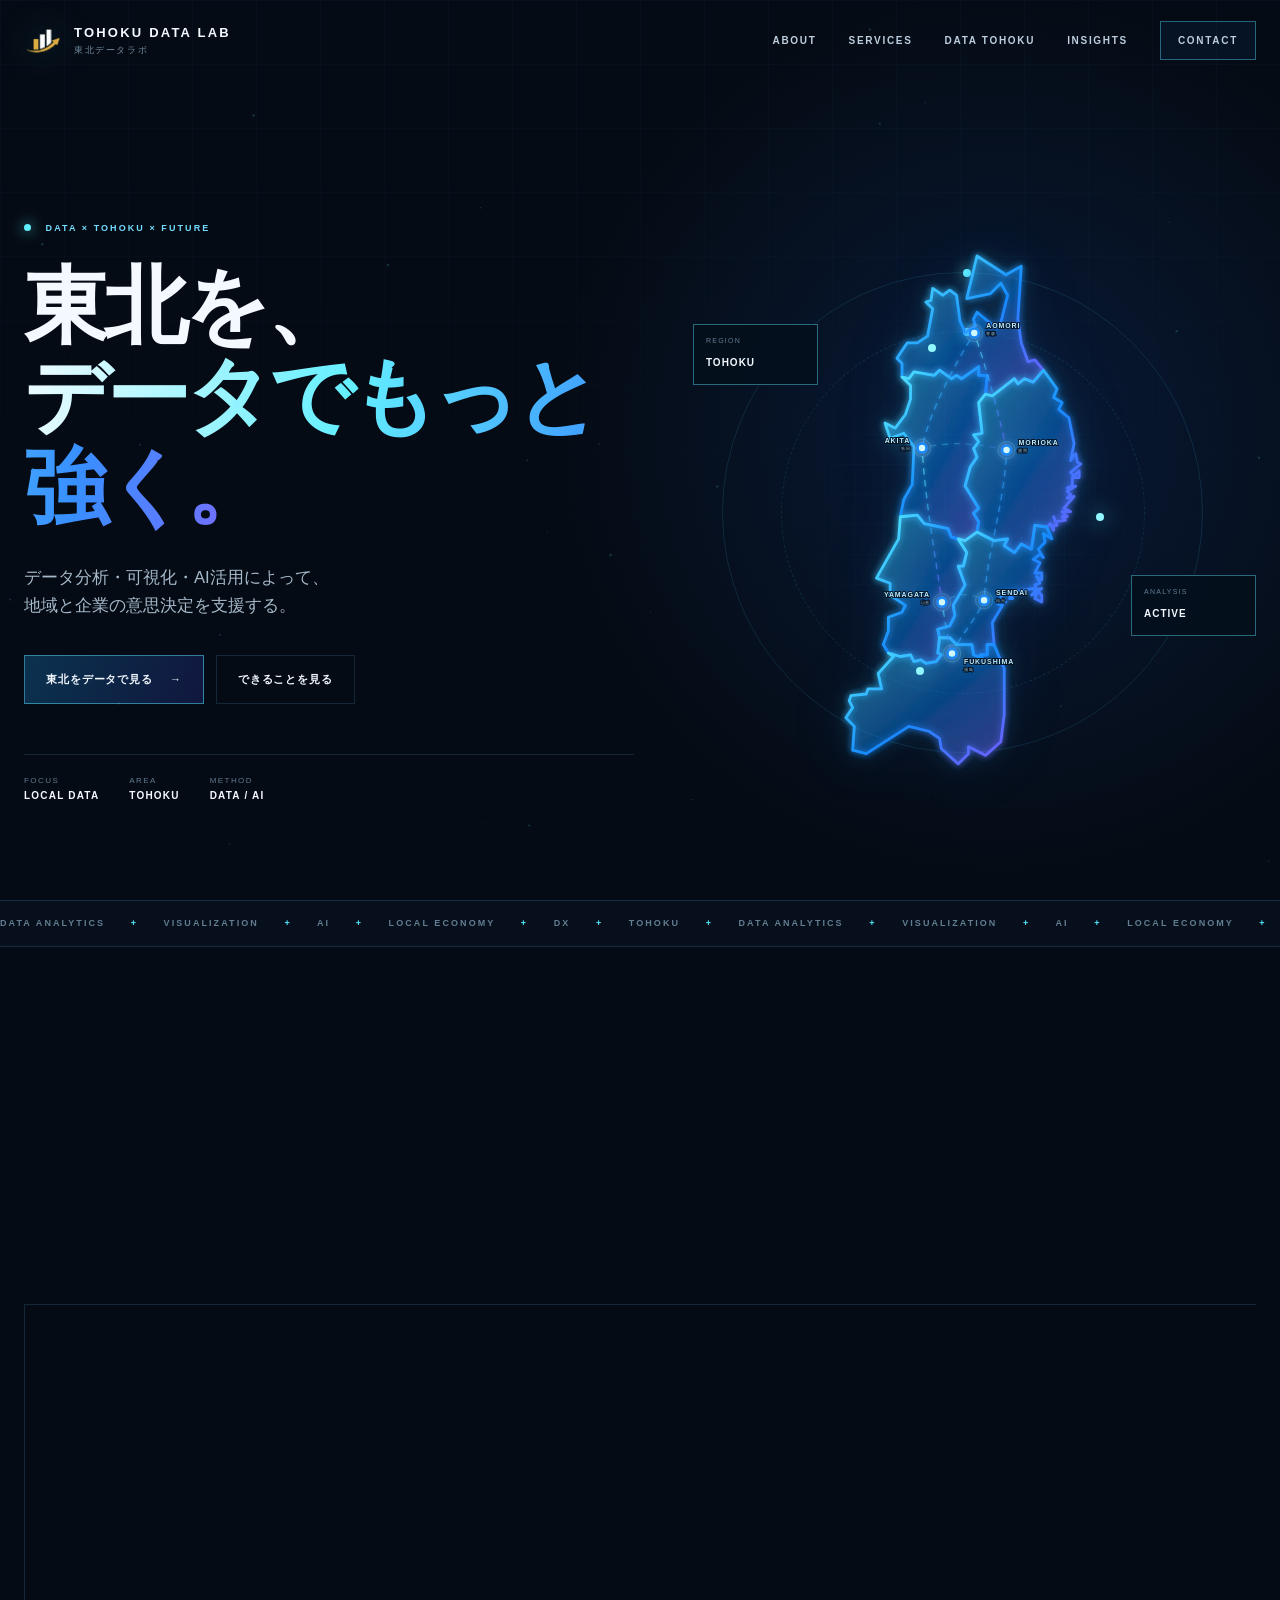
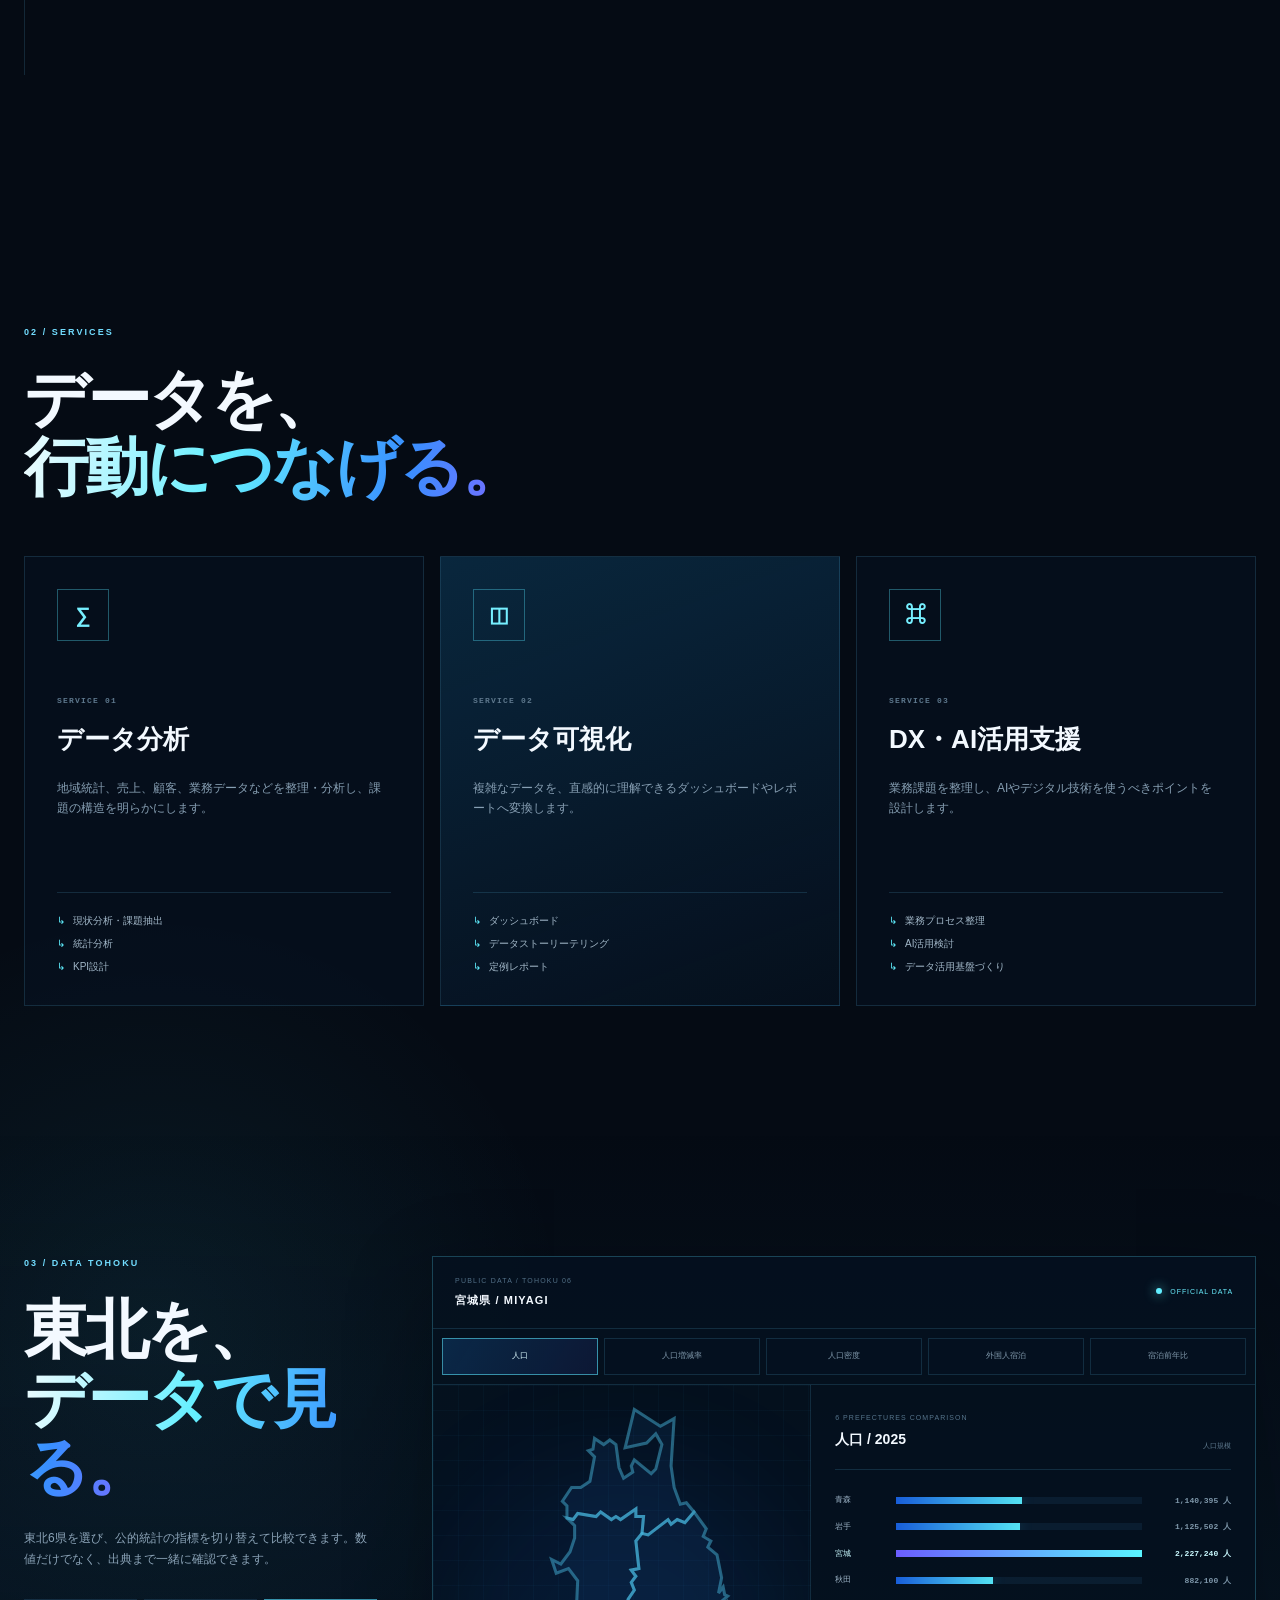
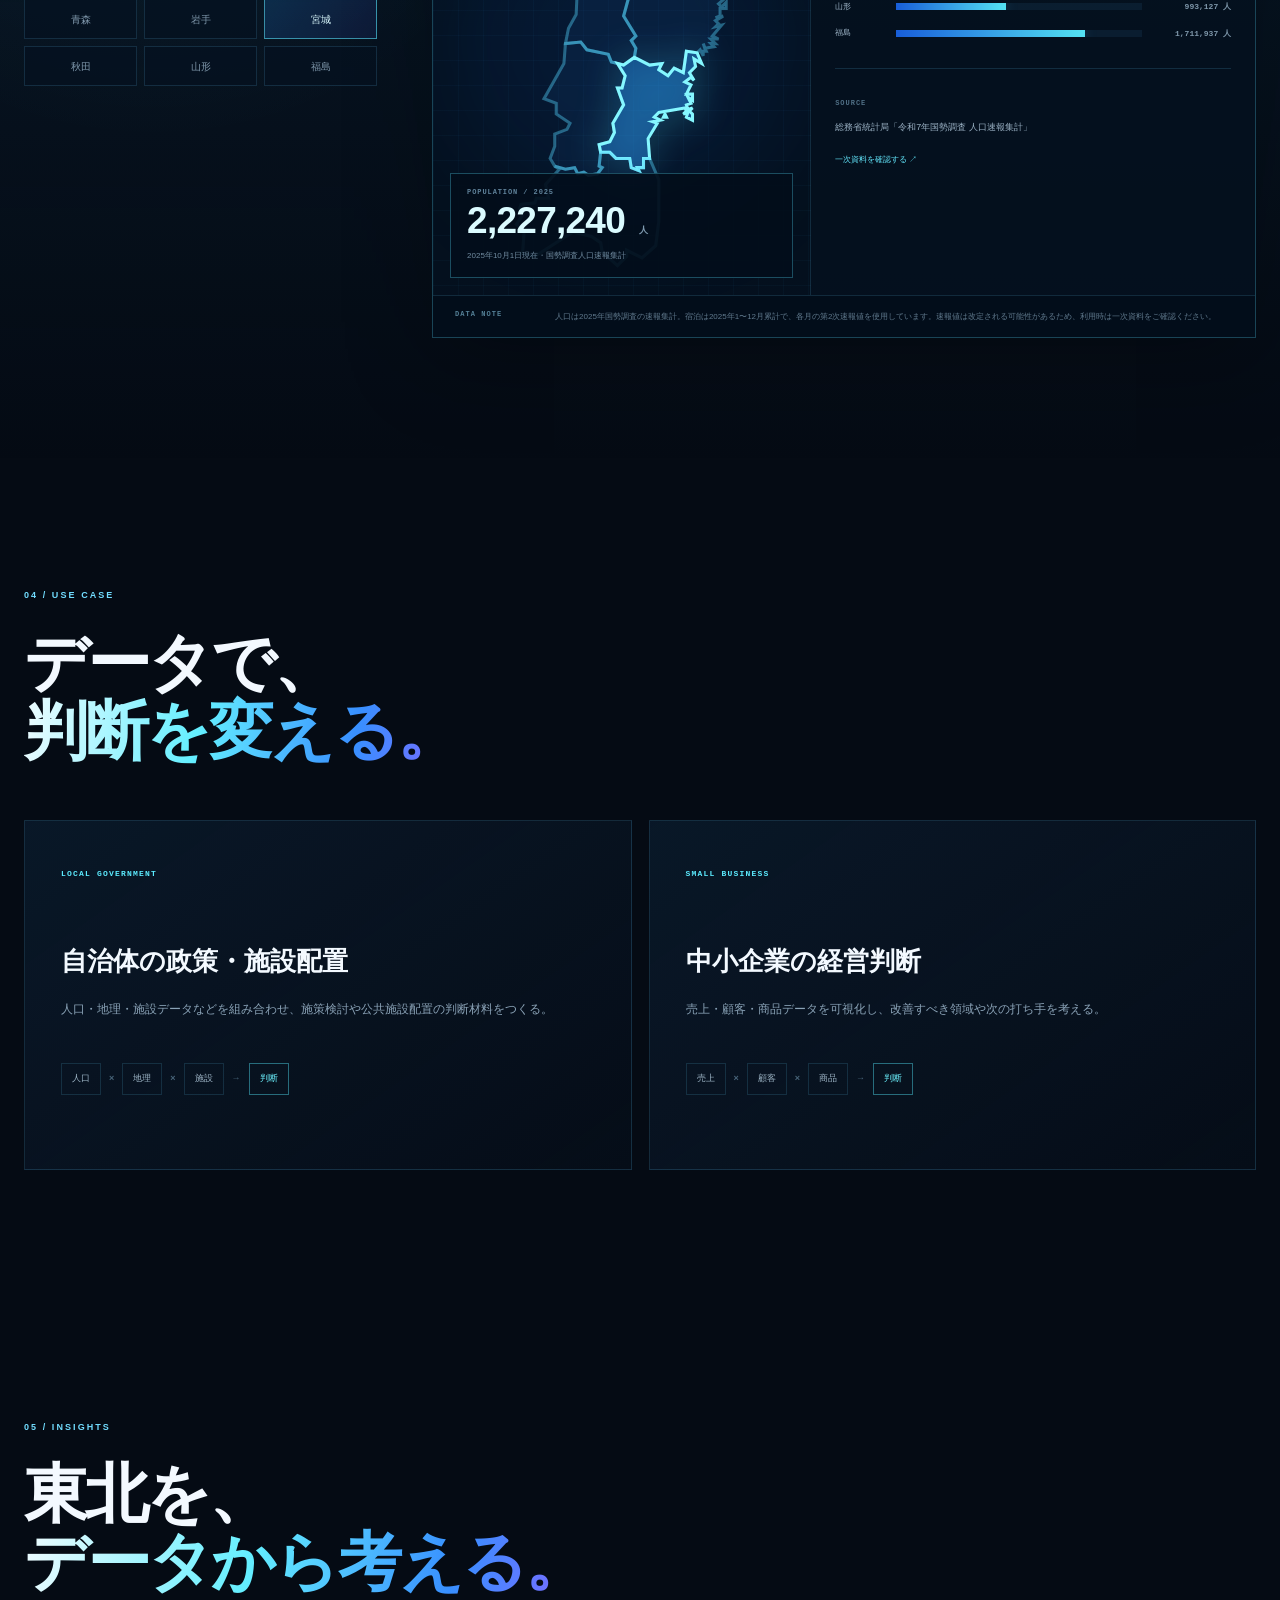
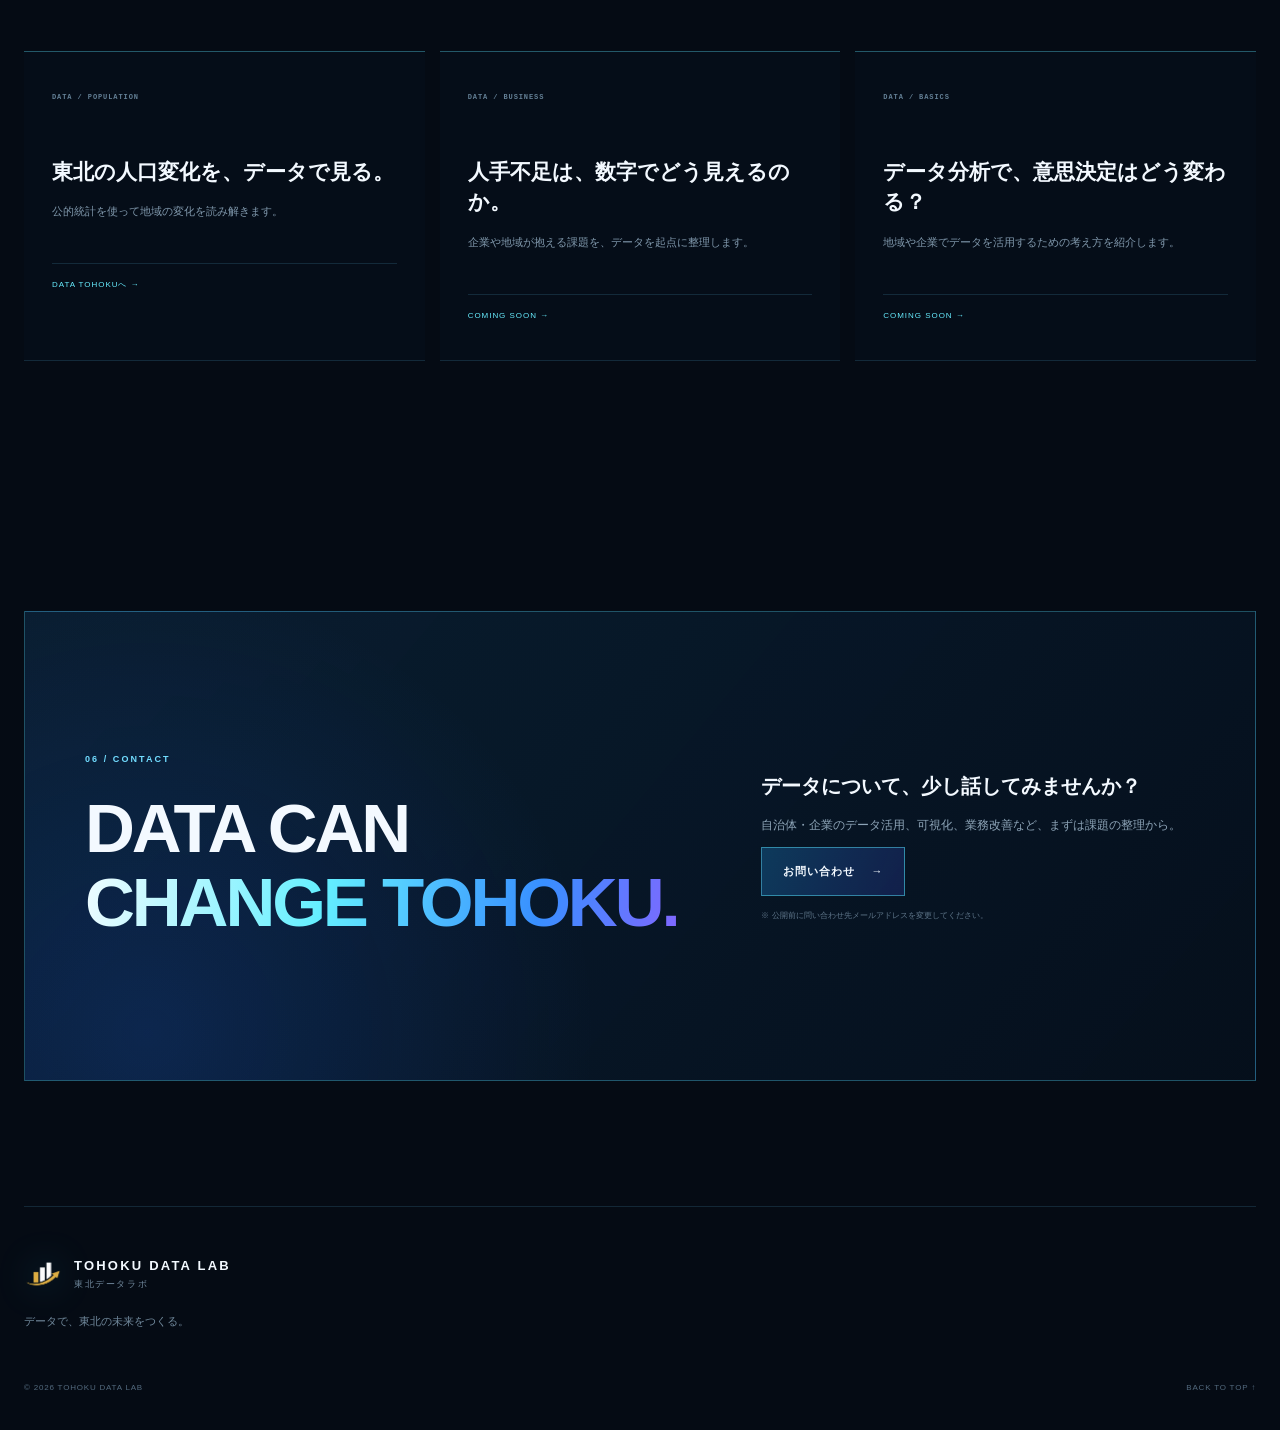
==== commit bce49f86: "Update index.html" ====
--- a/index.html
+++ b/index.html
@@ -194,4 +194,4 @@
   <script src="./data.js"></script>
   <script src="./script.js"></script>
 </body>
-</html>+</html>
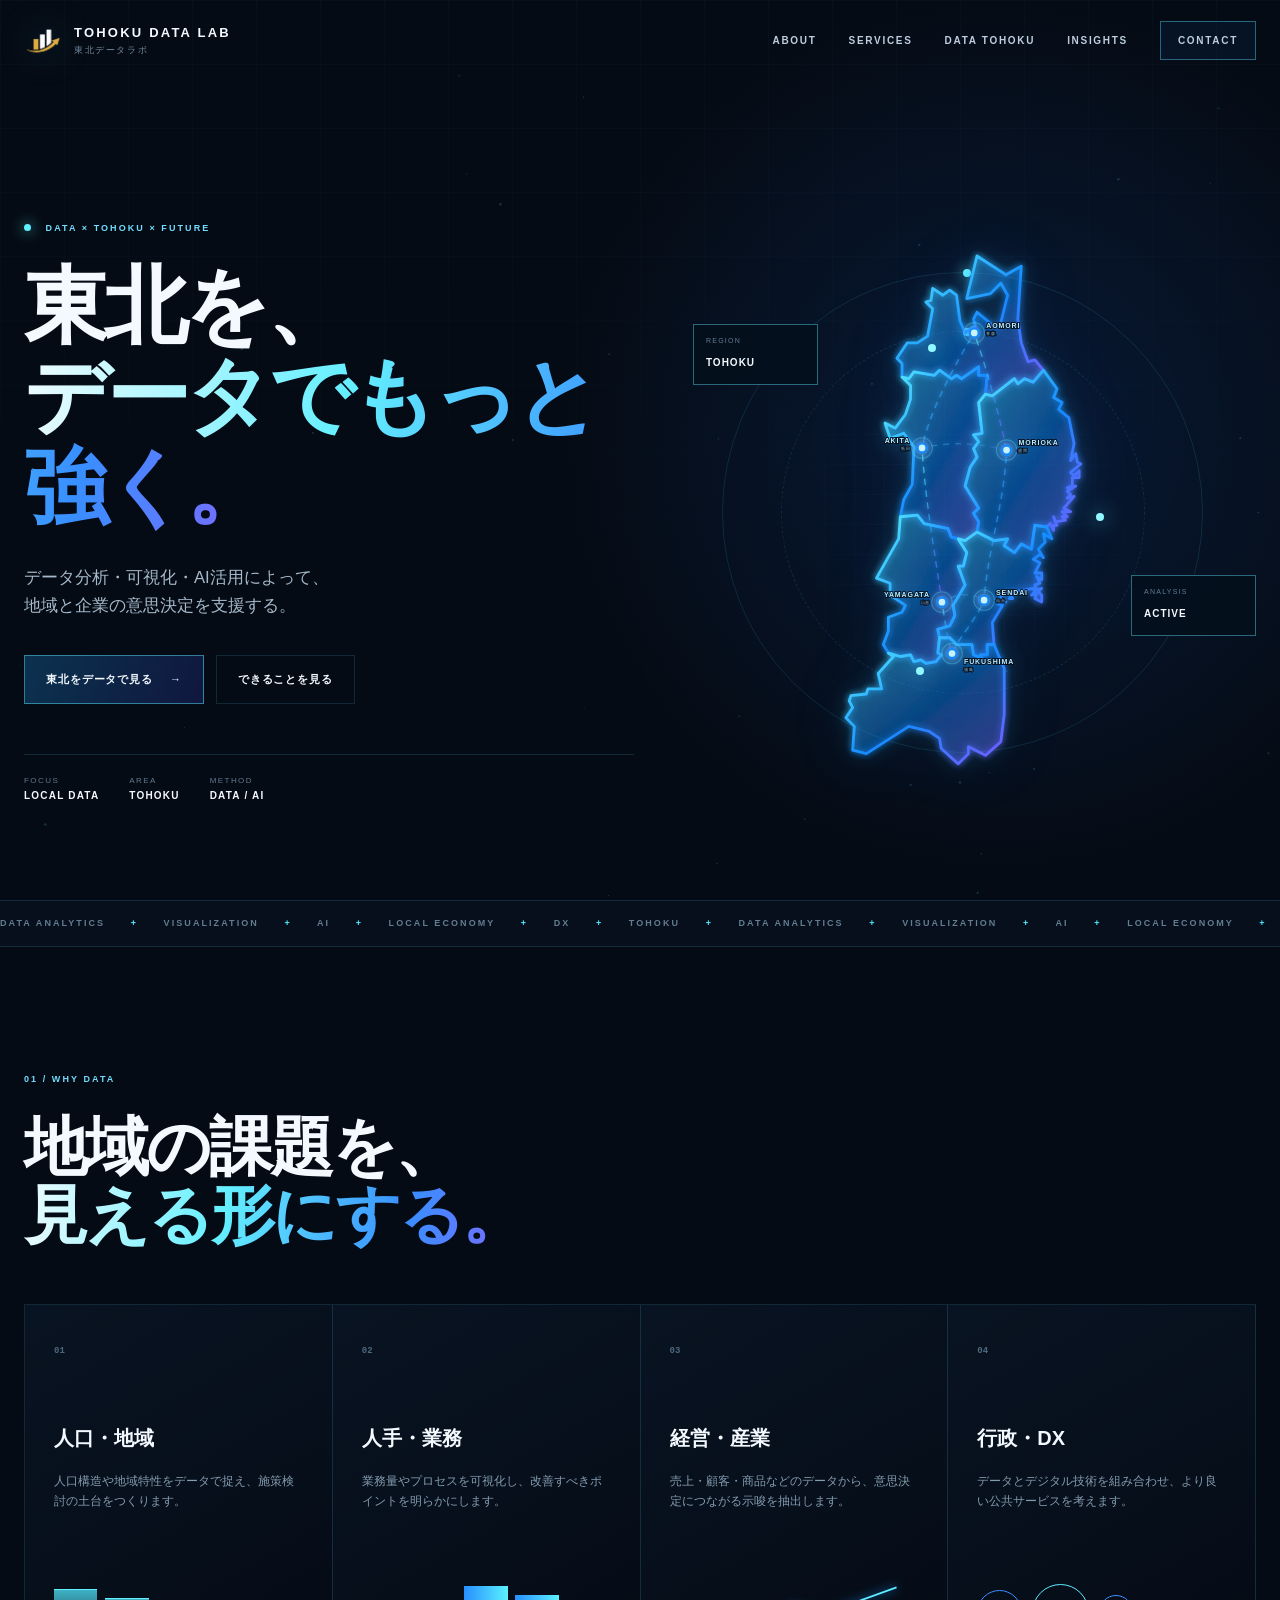
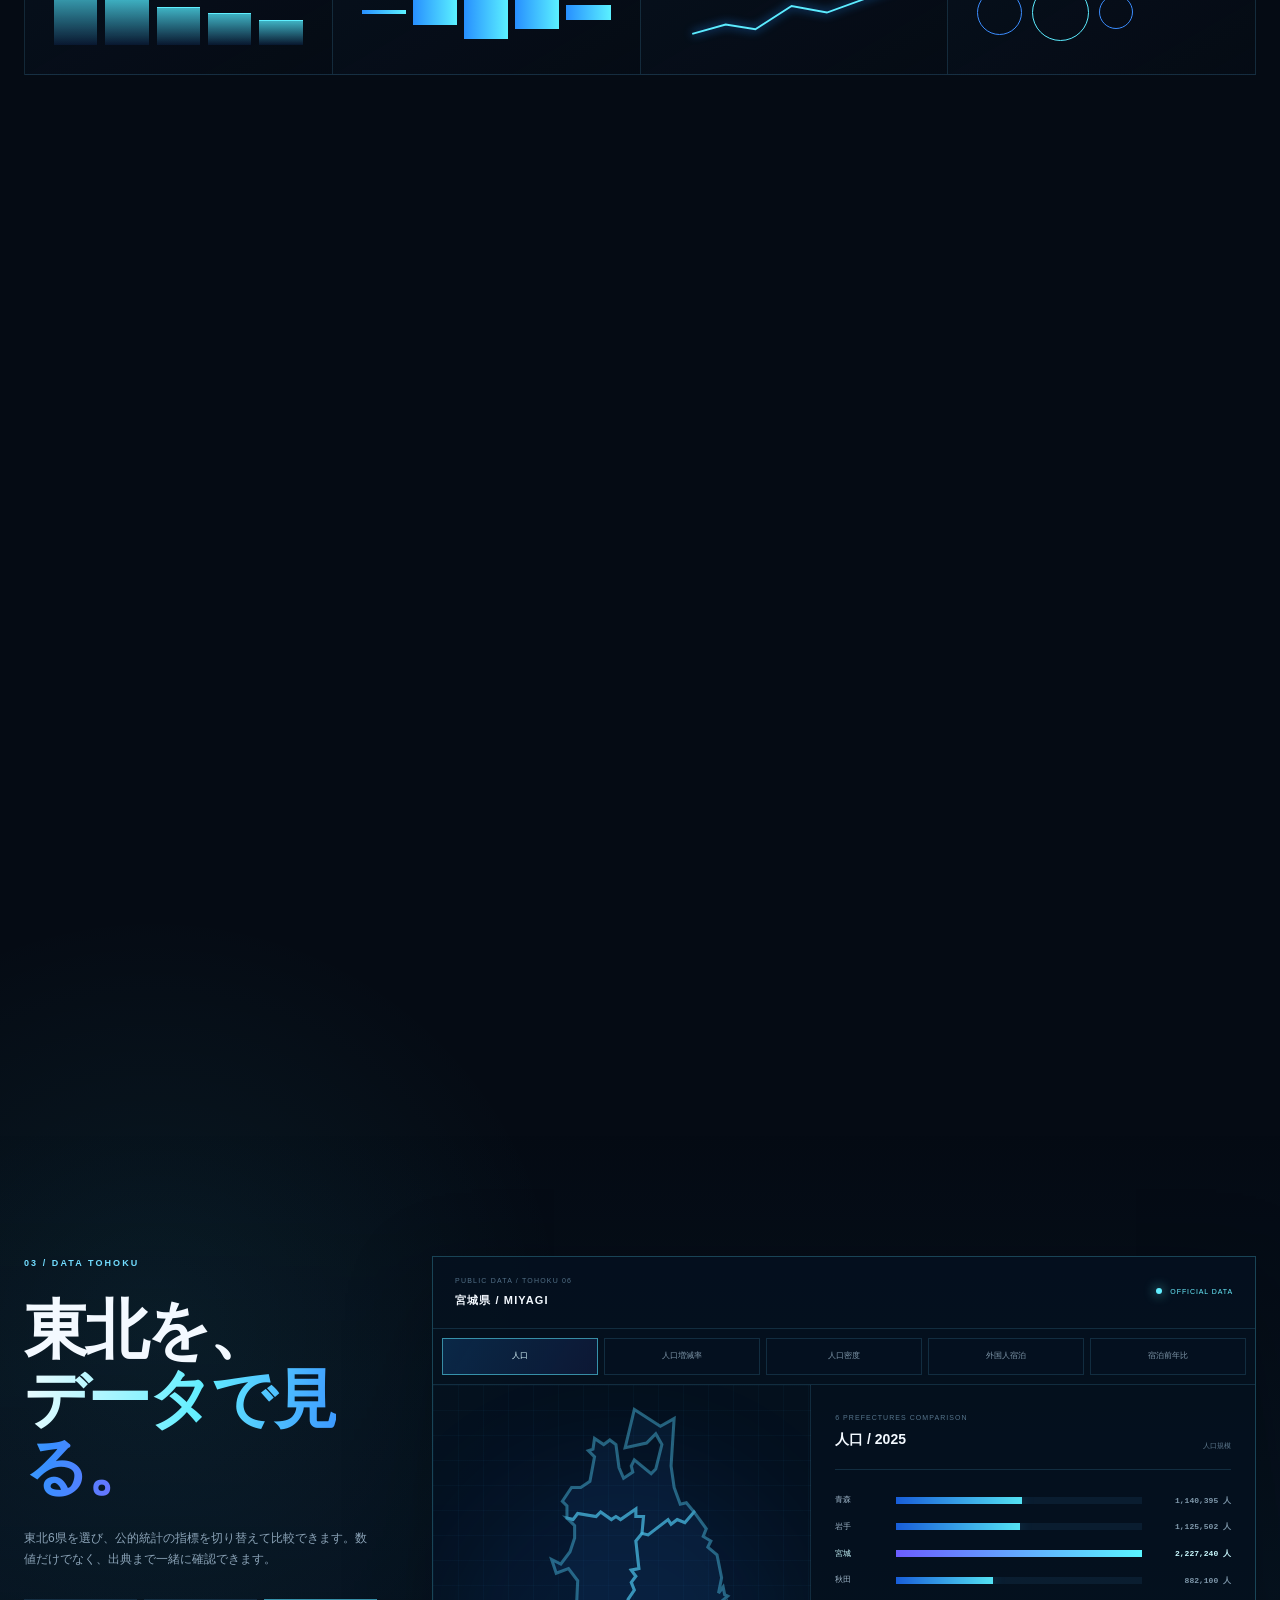
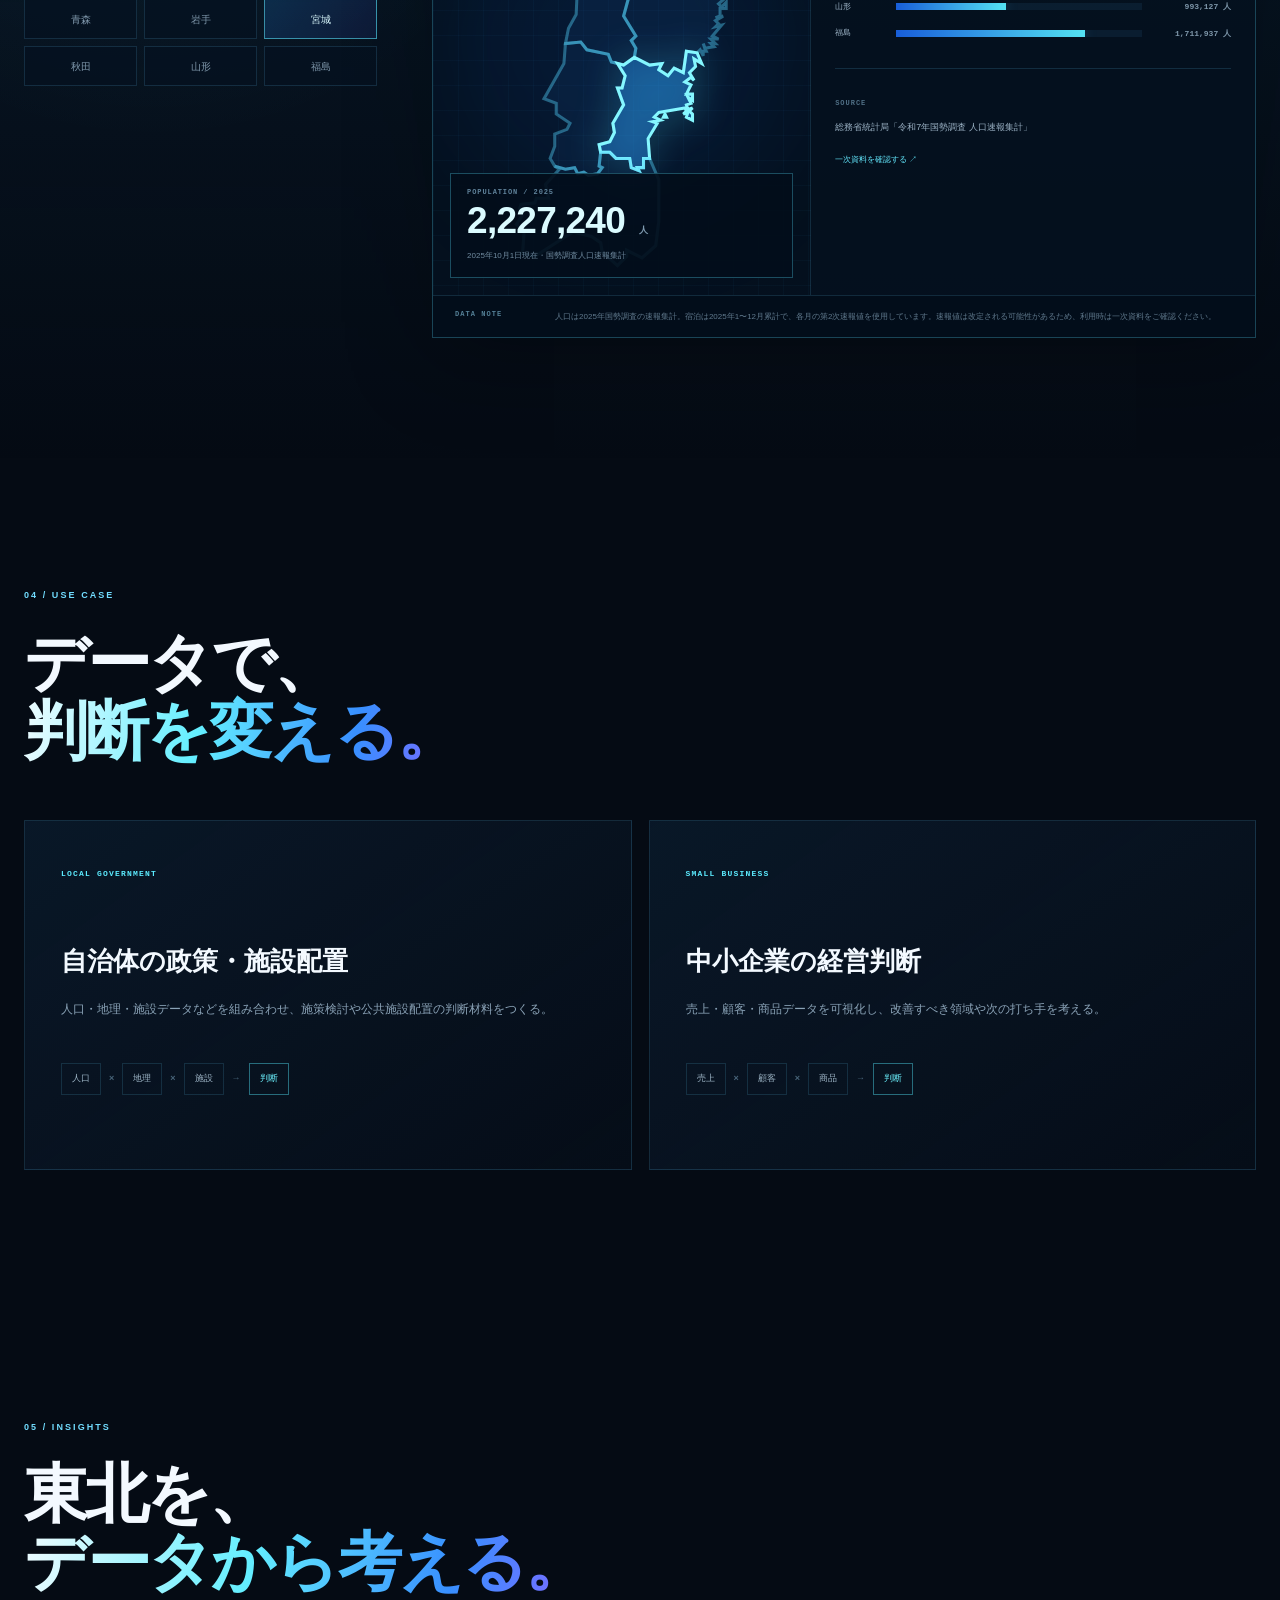
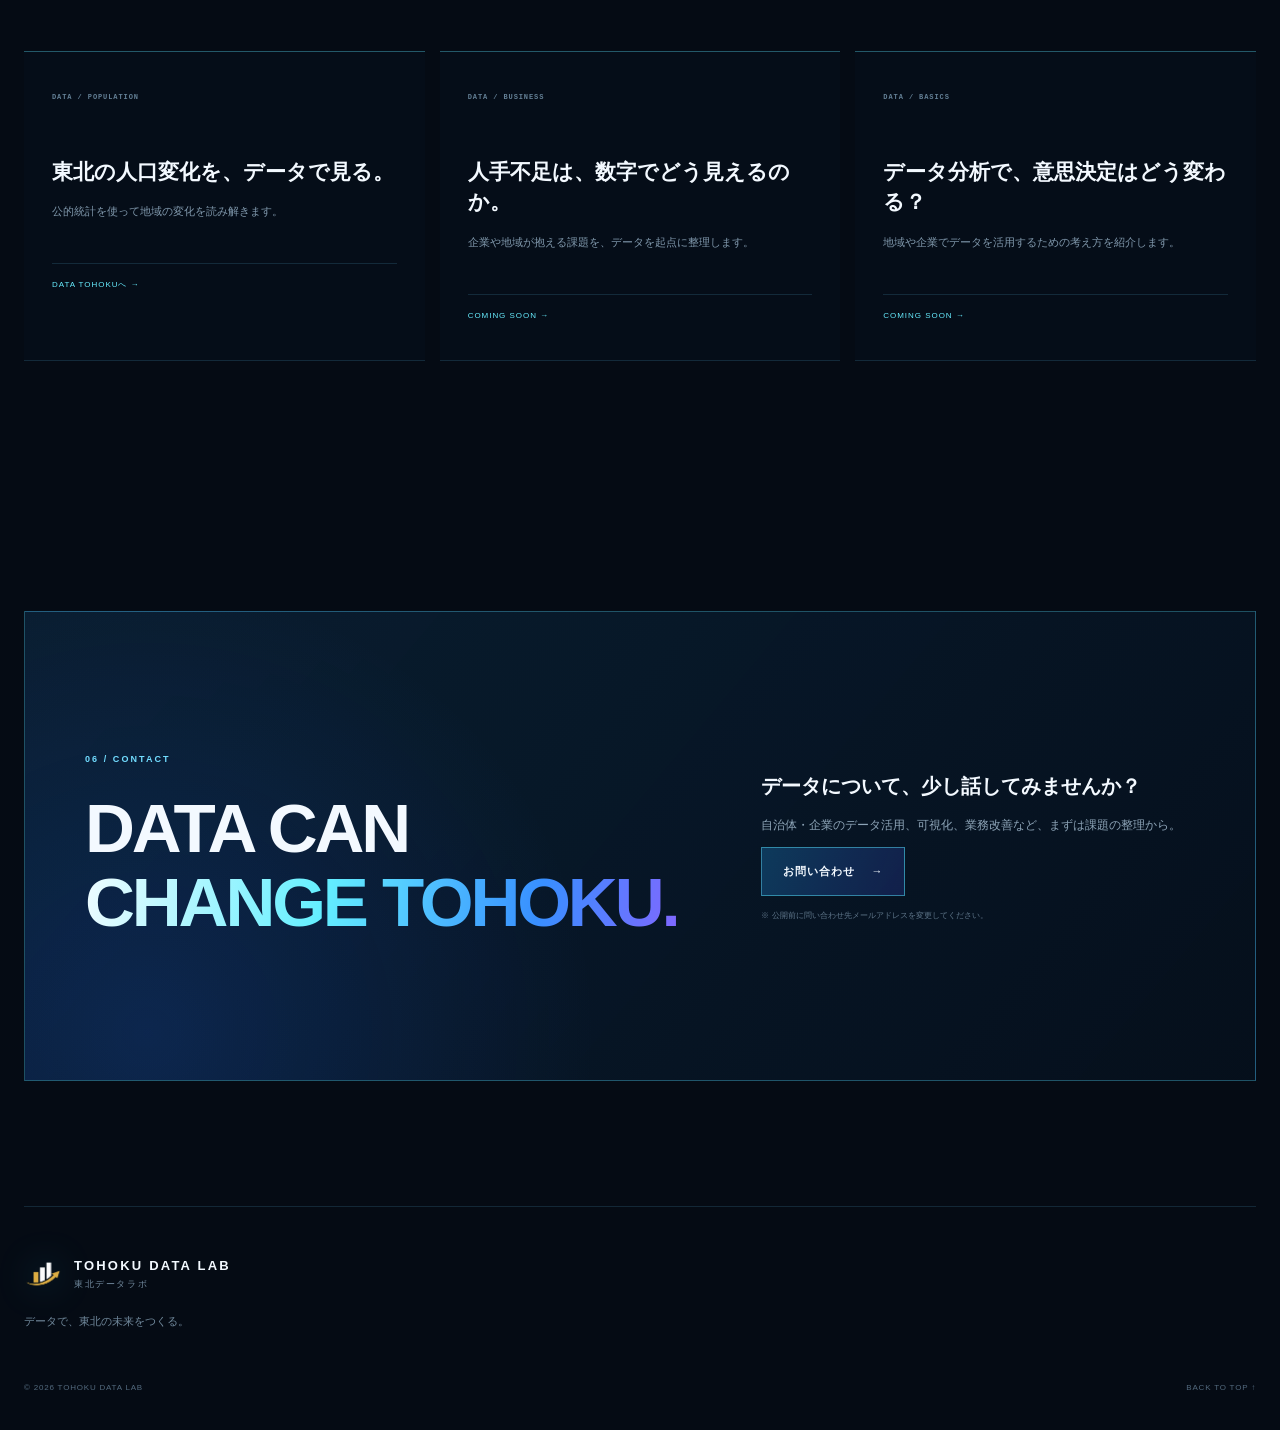
==== commit 614b88b3: "Update index.html" ====
--- a/index.html
+++ b/index.html
@@ -180,7 +180,7 @@
     <section class="section wrap" id="contact">
       <div class="contact reveal">
         <div><p class="eyebrow">06 / CONTACT</p><h2>DATA CAN<br><span>CHANGE TOHOKU.</span></h2></div>
-        <div class="contact-copy"><h3>データについて、少し話してみませんか？</h3><p>自治体・企業のデータ活用、可視化、業務改善など、まずは課題の整理から。</p><a class="button primary" href="mailto:YOUR-EMAIL@example.com">お問い合わせ <b>→</b></a><small>※ 公開前に問い合わせ先メールアドレスを変更してください。</small></div>
+        <div class="contact-copy"><h3>データについて、少し話してみませんか？</h3><p>自治体・企業のデータ活用、可視化、業務改善など、まずは課題の整理から。</p><a class="button primary" href="mailto:contact.t.datalab@gmail.com">お問い合わせ <b>→</b></a><small>※ 公開前に問い合わせ先メールアドレスを変更してください。</small></div>
       </div>
     </section>
   </main>
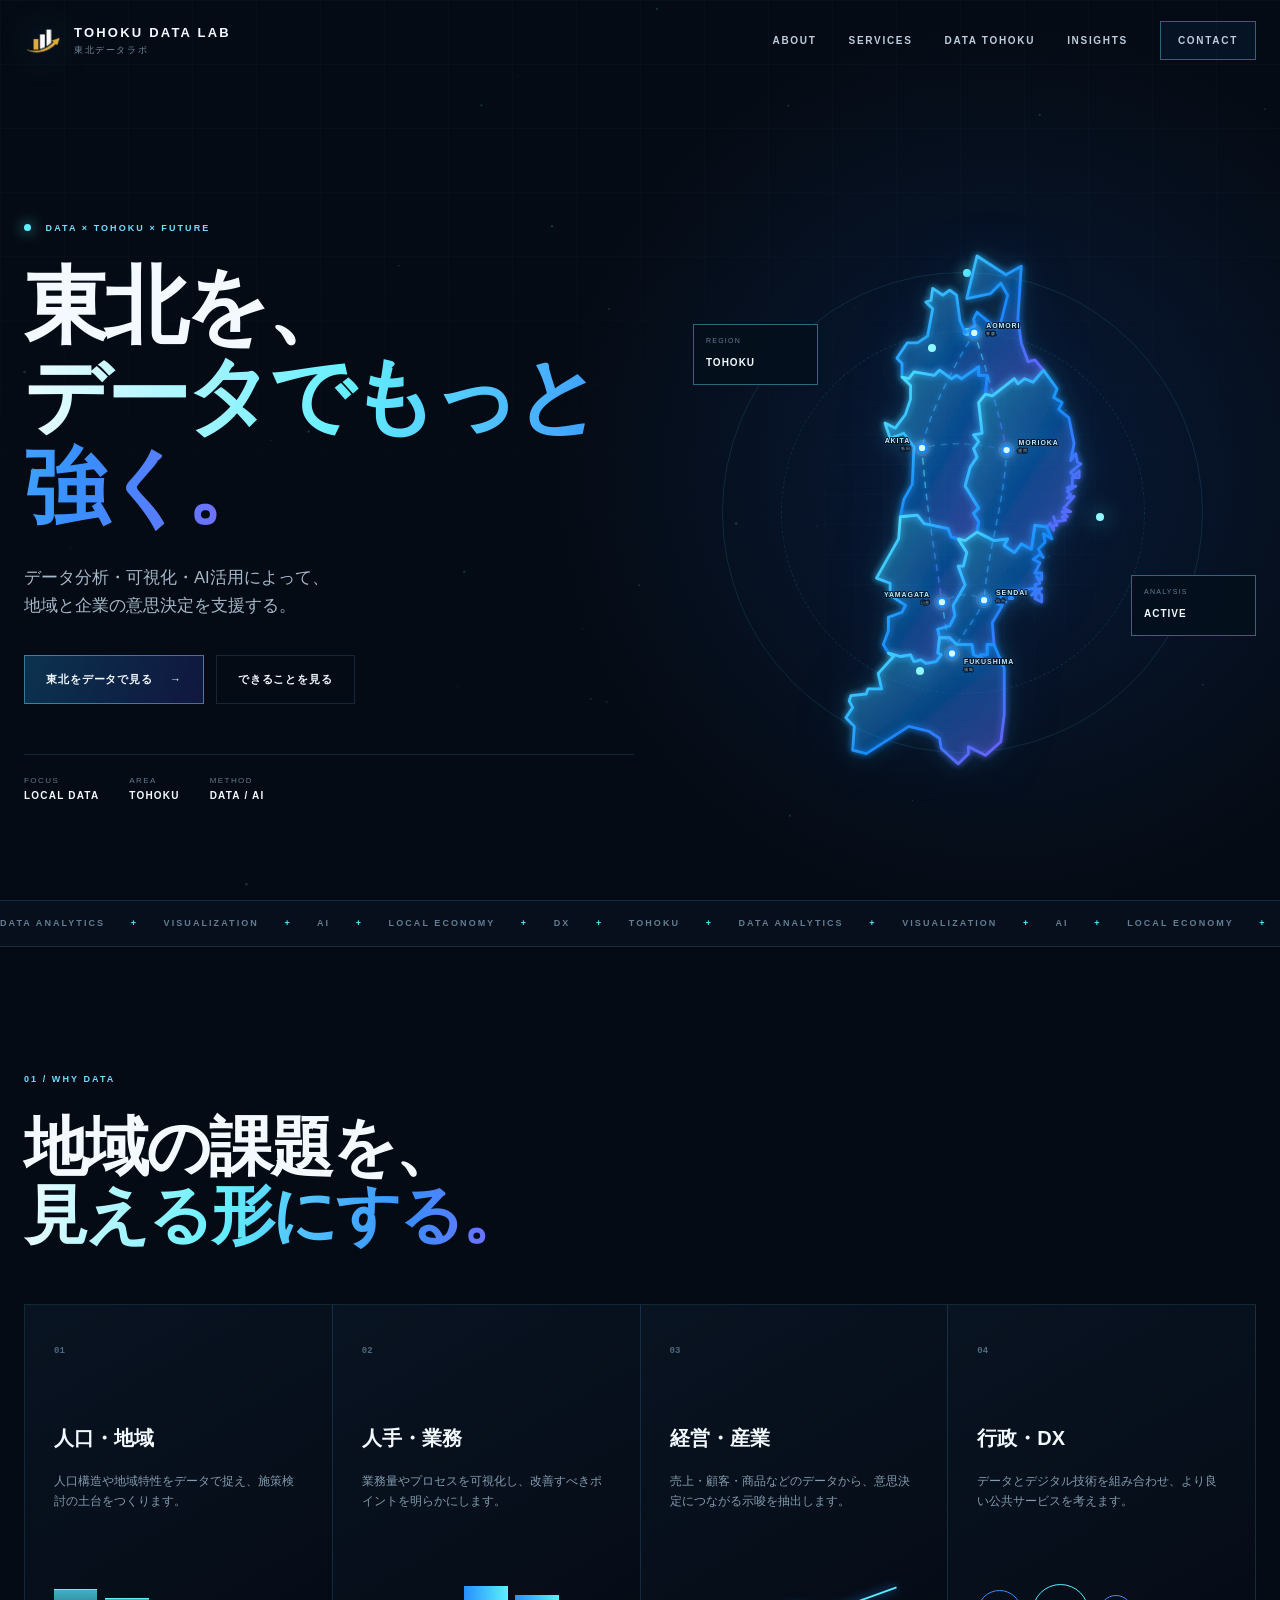
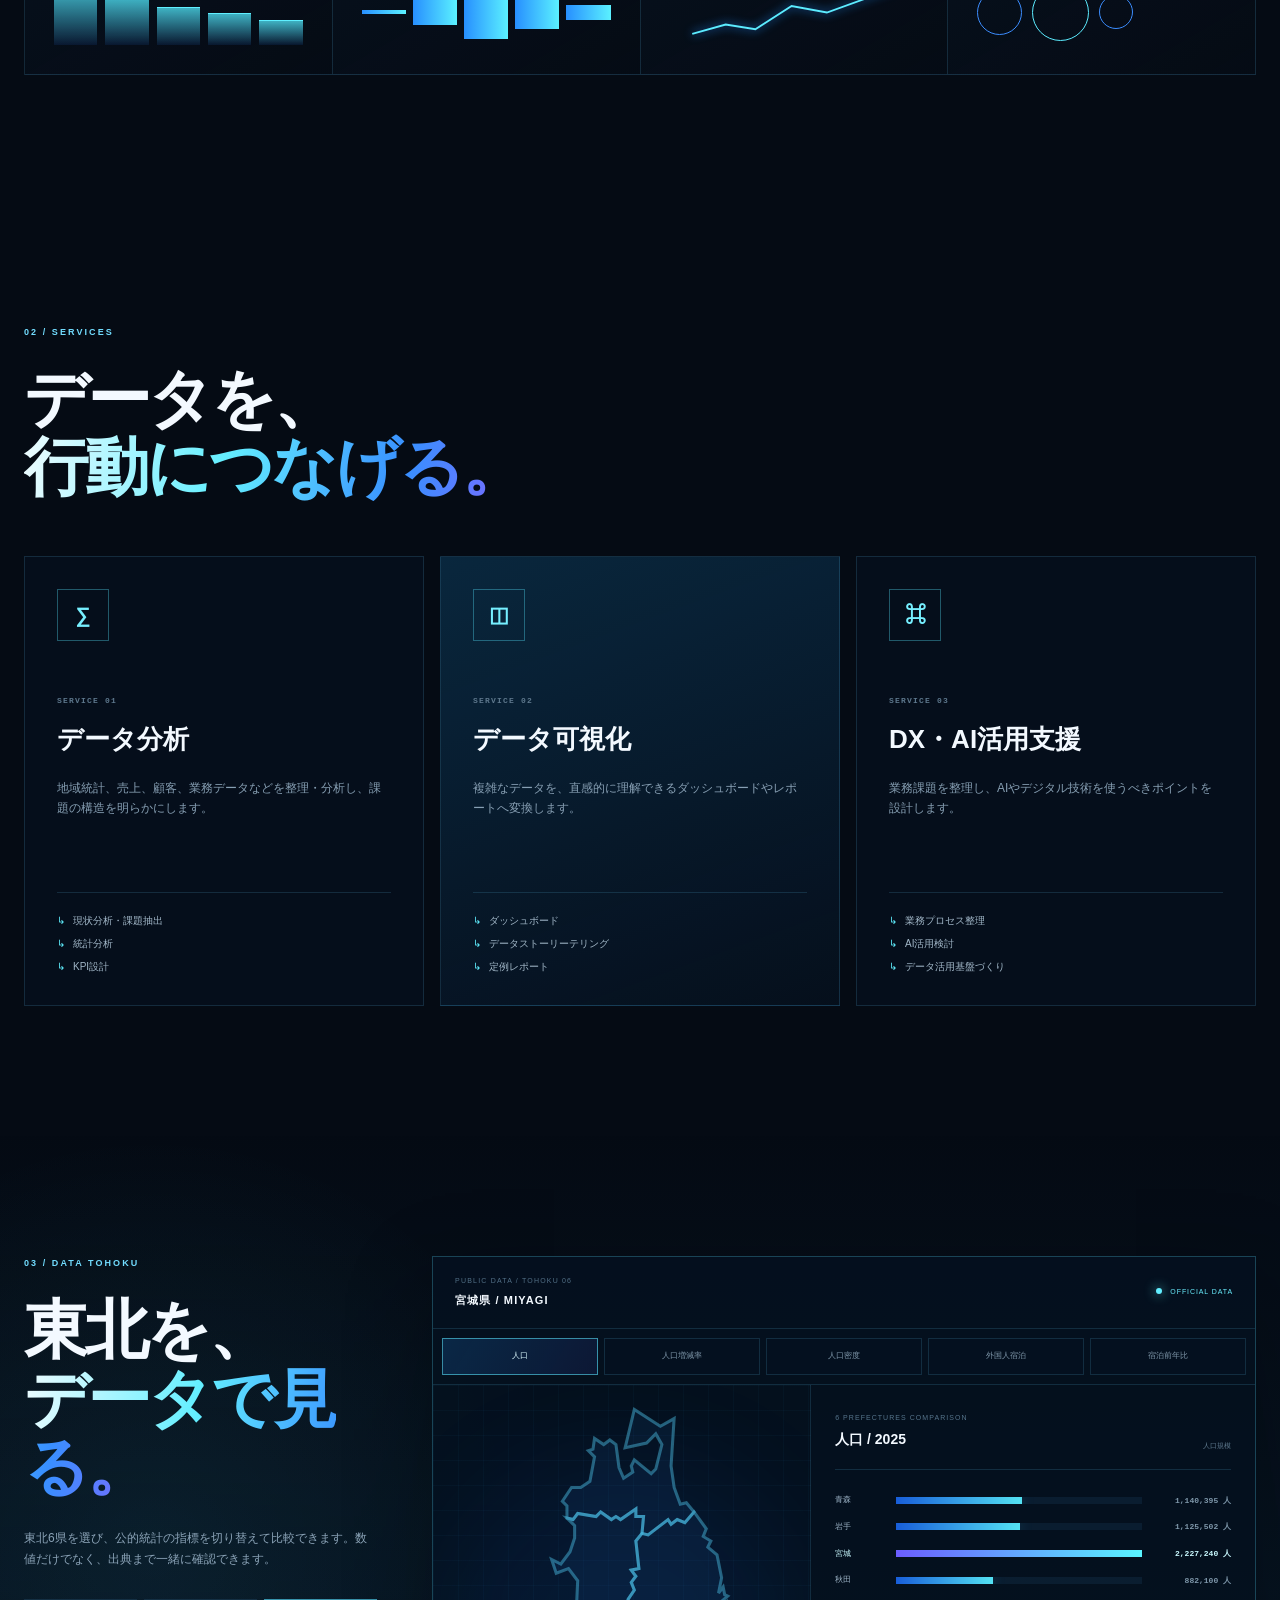
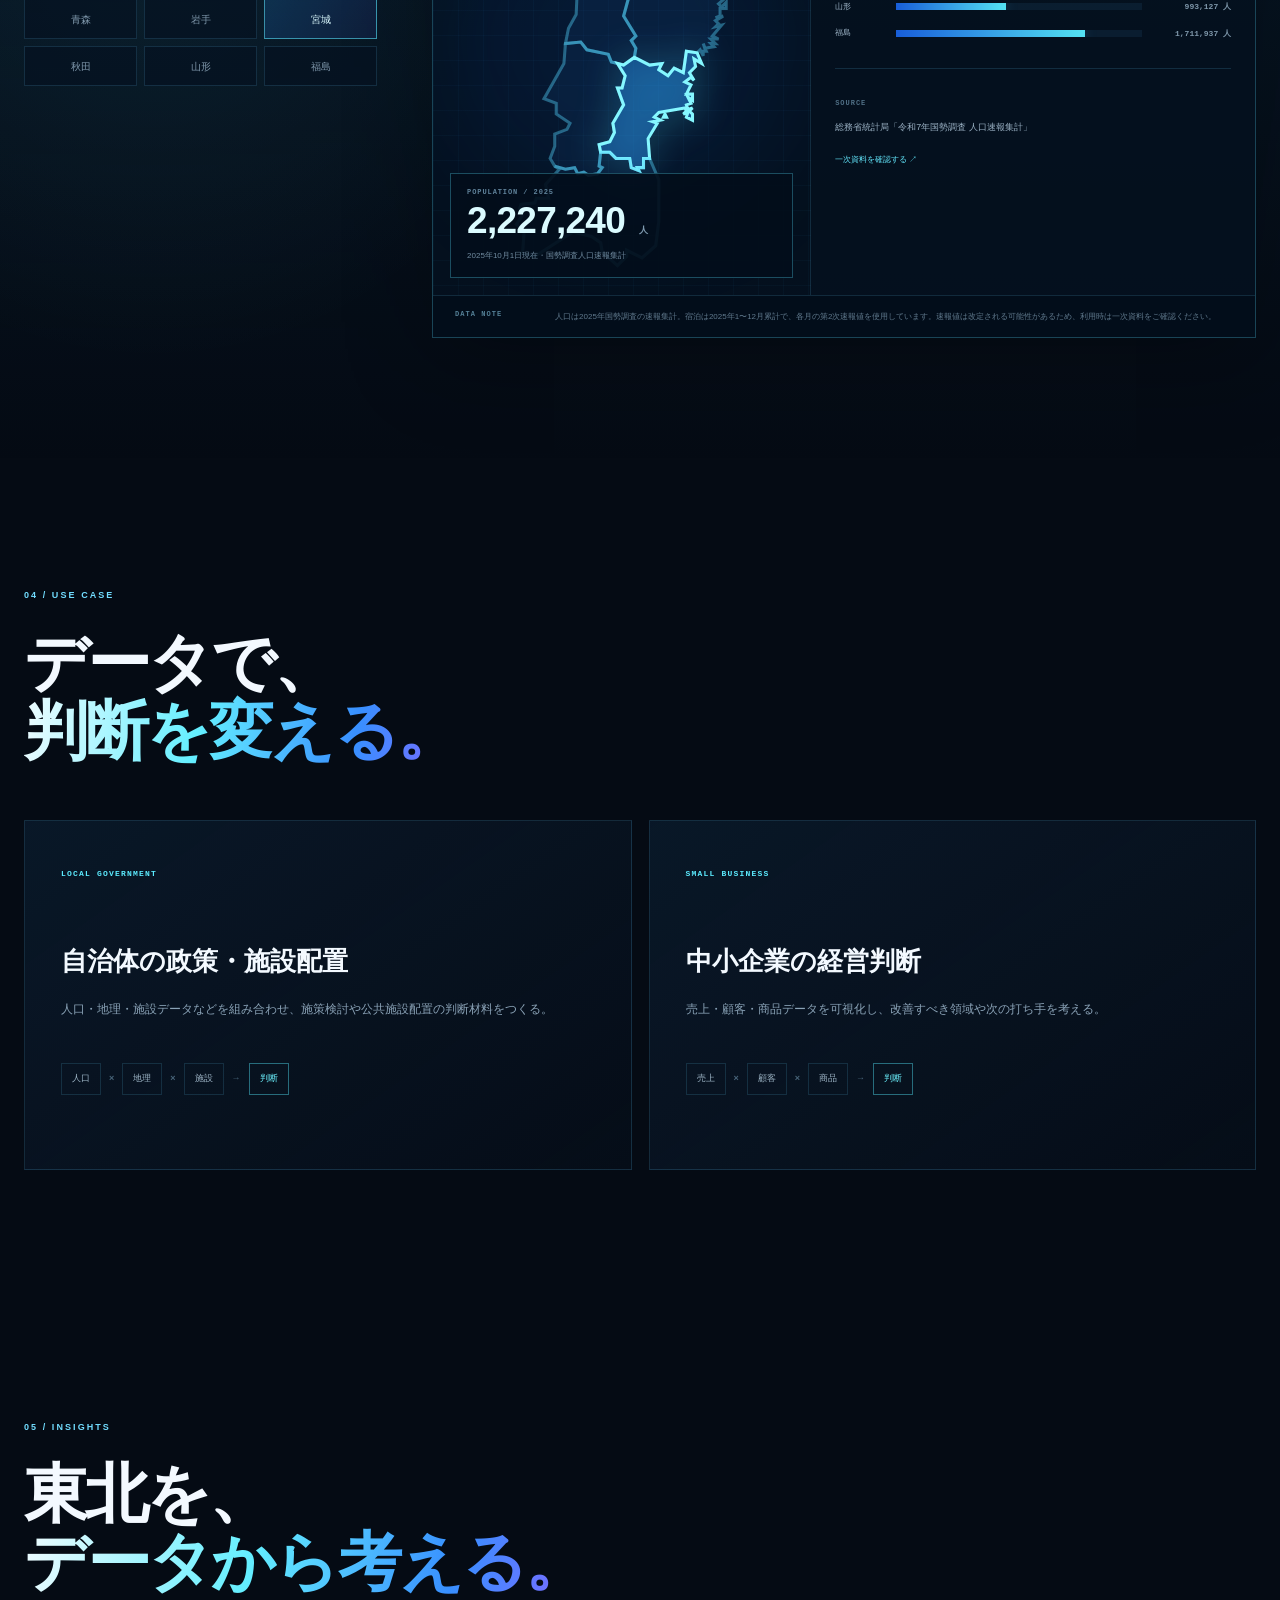
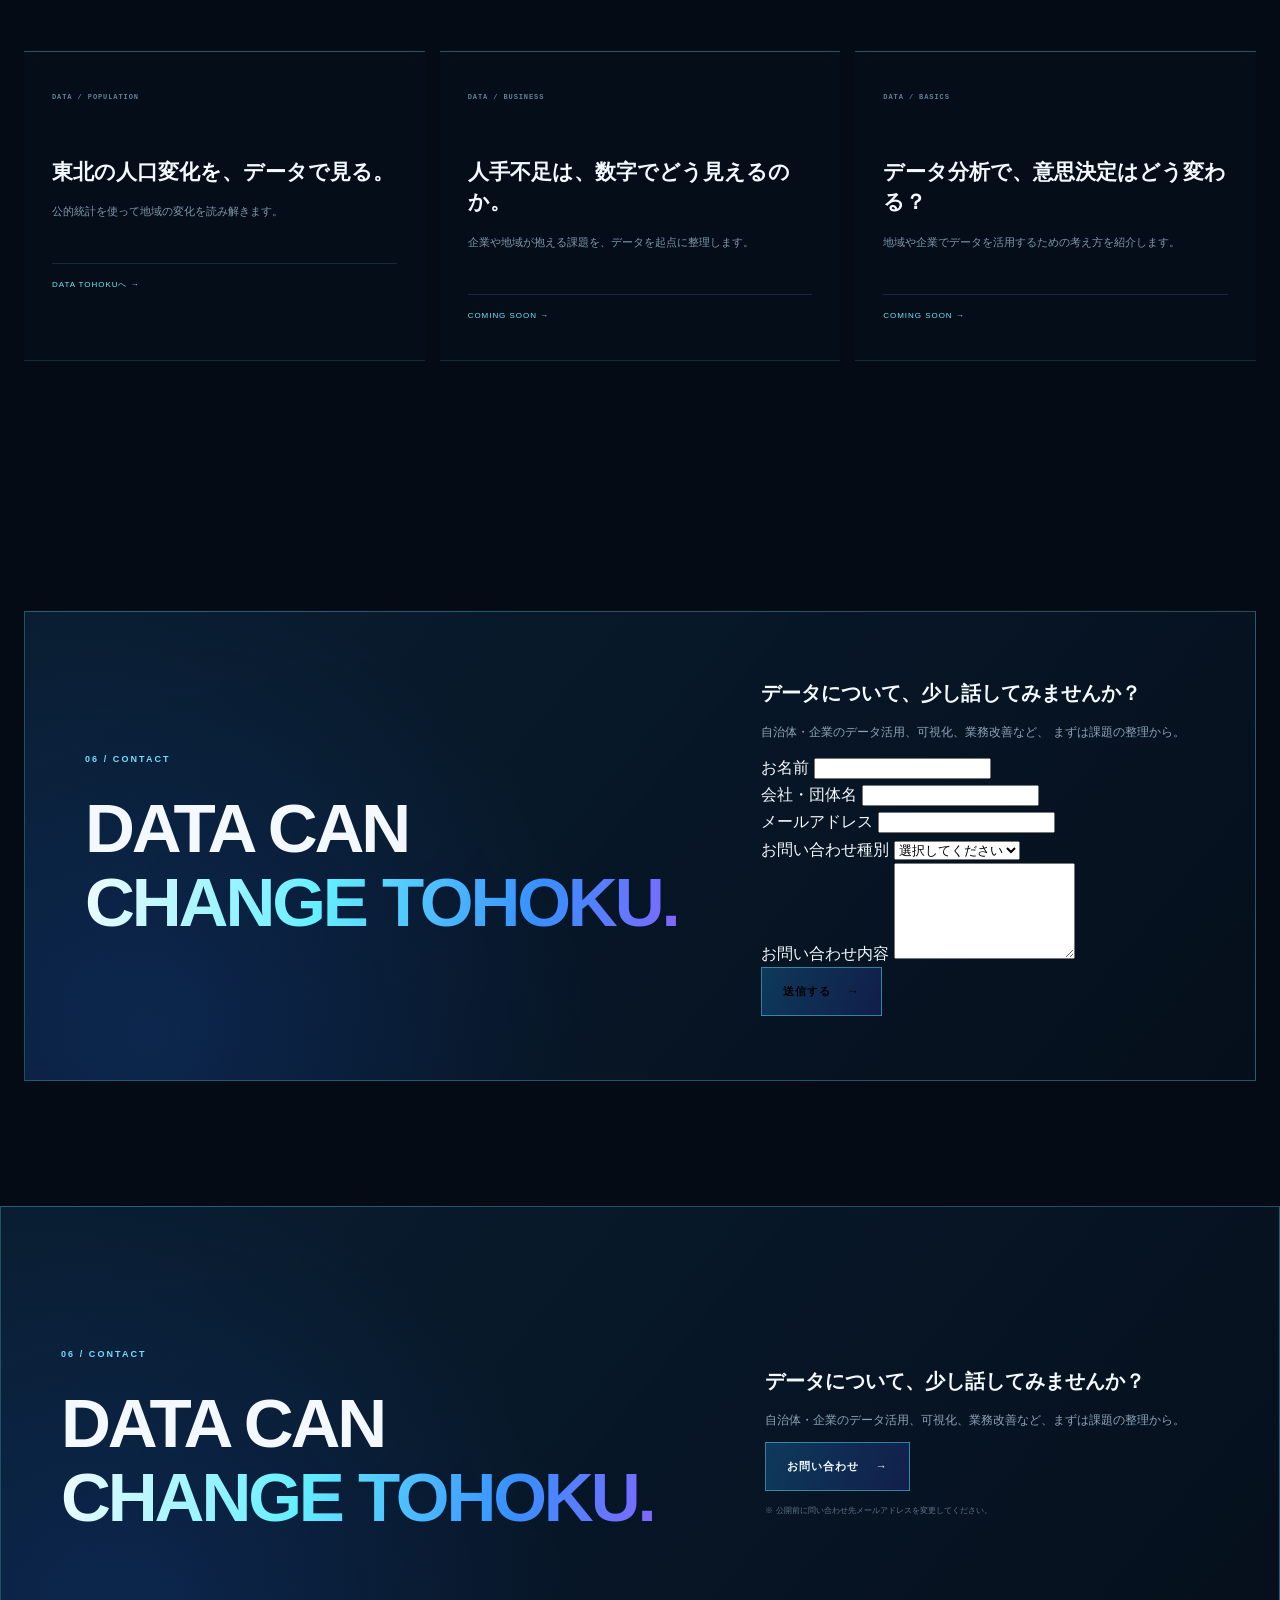
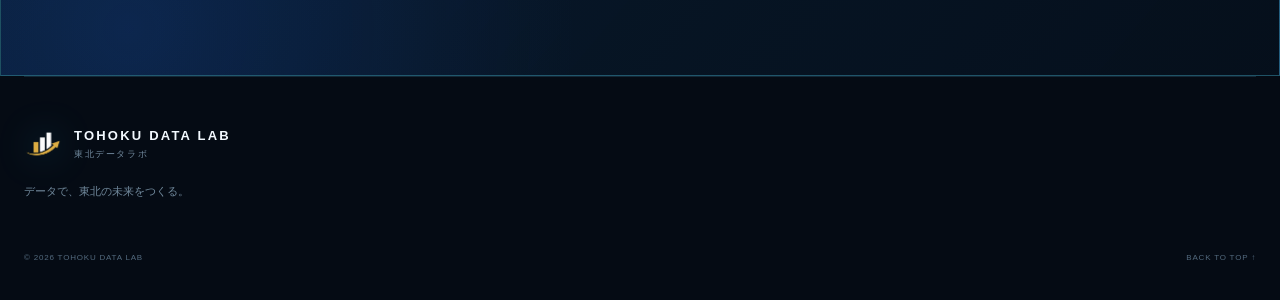
==== commit 3eca708d: "ask form add" ====
--- a/index.html
+++ b/index.html
@@ -178,6 +178,126 @@
     </section>
 
     <section class="section wrap" id="contact">
+  <div class="contact reveal">
+
+    <div>
+      <p class="eyebrow">06 / CONTACT</p>
+
+      <h2>
+        DATA CAN<br>
+        <span>CHANGE TOHOKU.</span>
+      </h2>
+    </div>
+
+    <div class="contact-copy">
+
+      <h3>
+        データについて、少し話してみませんか？
+      </h3>
+
+      <p>
+        自治体・企業のデータ活用、可視化、業務改善など、
+        まずは課題の整理から。
+      </p>
+
+      <form
+        class="contact-form"
+        action="https://formspree.io/f/xkjwyzwq"
+        method="POST"
+      >
+
+        <div class="form-group">
+          <label for="name">お名前</label>
+          <input
+            type="text"
+            id="name"
+            name="name"
+            required
+          >
+        </div>
+
+        <div class="form-group">
+          <label for="company">会社・団体名</label>
+          <input
+            type="text"
+            id="company"
+            name="company"
+          >
+        </div>
+
+        <div class="form-group">
+          <label for="email">メールアドレス</label>
+          <input
+            type="email"
+            id="email"
+            name="email"
+            required
+          >
+        </div>
+
+        <div class="form-group">
+          <label for="category">
+            お問い合わせ種別
+          </label>
+
+          <select
+            id="category"
+            name="category"
+            required
+          >
+            <option value="">
+              選択してください
+            </option>
+
+            <option value="data-analysis">
+              データ分析
+            </option>
+
+            <option value="visualization">
+              データ可視化
+            </option>
+
+            <option value="dx-ai">
+              DX・AI活用支援
+            </option>
+
+            <option value="other">
+              その他
+            </option>
+          </select>
+        </div>
+
+        <div class="form-group">
+          <label for="message">
+            お問い合わせ内容
+          </label>
+
+          <textarea
+            id="message"
+            name="message"
+            rows="6"
+            required
+          ></textarea>
+        </div>
+
+        <input
+          type="text"
+          name="_gotcha"
+          style="display:none"
+        >
+
+        <button
+          type="submit"
+          class="button primary"
+        >
+          送信する <b>→</b>
+        </button>
+
+      </form>
+
+    </div>
+  </div>
+</section>
       <div class="contact reveal">
         <div><p class="eyebrow">06 / CONTACT</p><h2>DATA CAN<br><span>CHANGE TOHOKU.</span></h2></div>
         <div class="contact-copy"><h3>データについて、少し話してみませんか？</h3><p>自治体・企業のデータ活用、可視化、業務改善など、まずは課題の整理から。</p><a class="button primary" href="mailto:contact.t.datalab@gmail.com">お問い合わせ <b>→</b></a><small>※ 公開前に問い合わせ先メールアドレスを変更してください。</small></div>
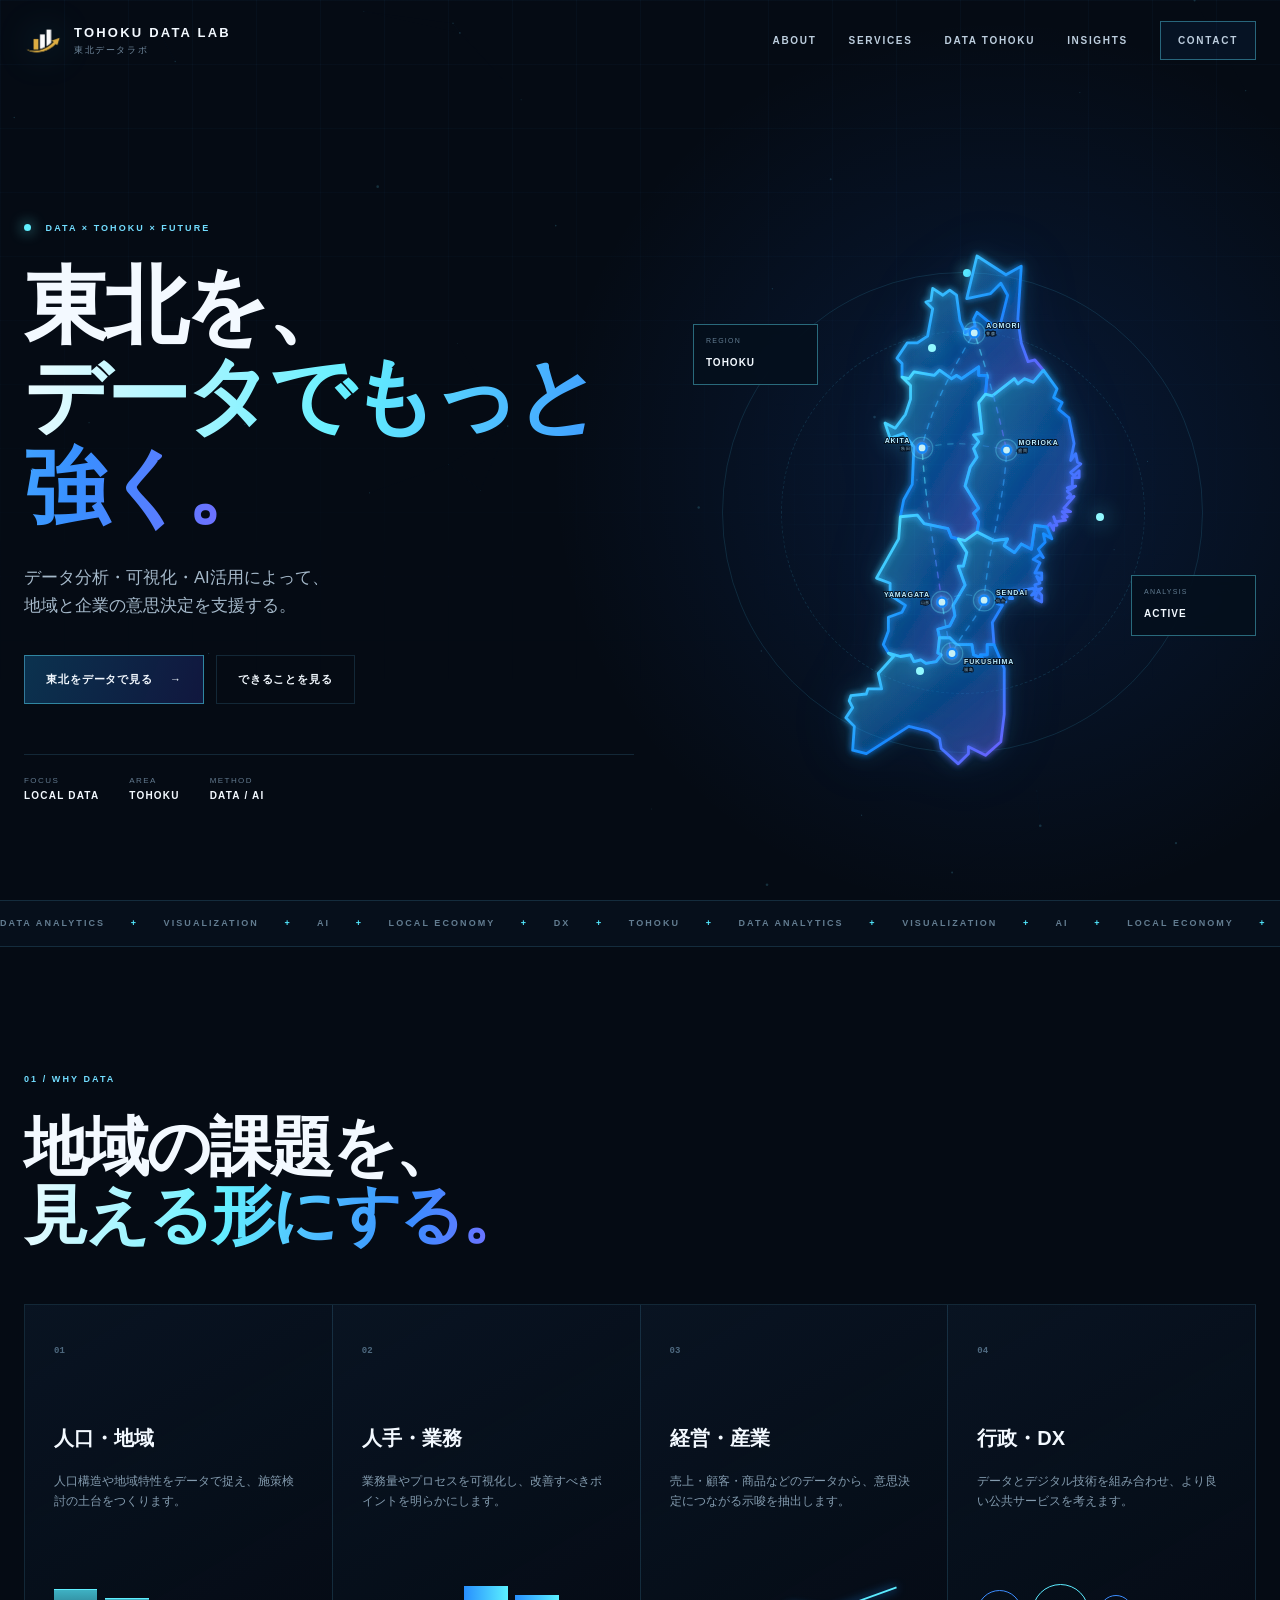
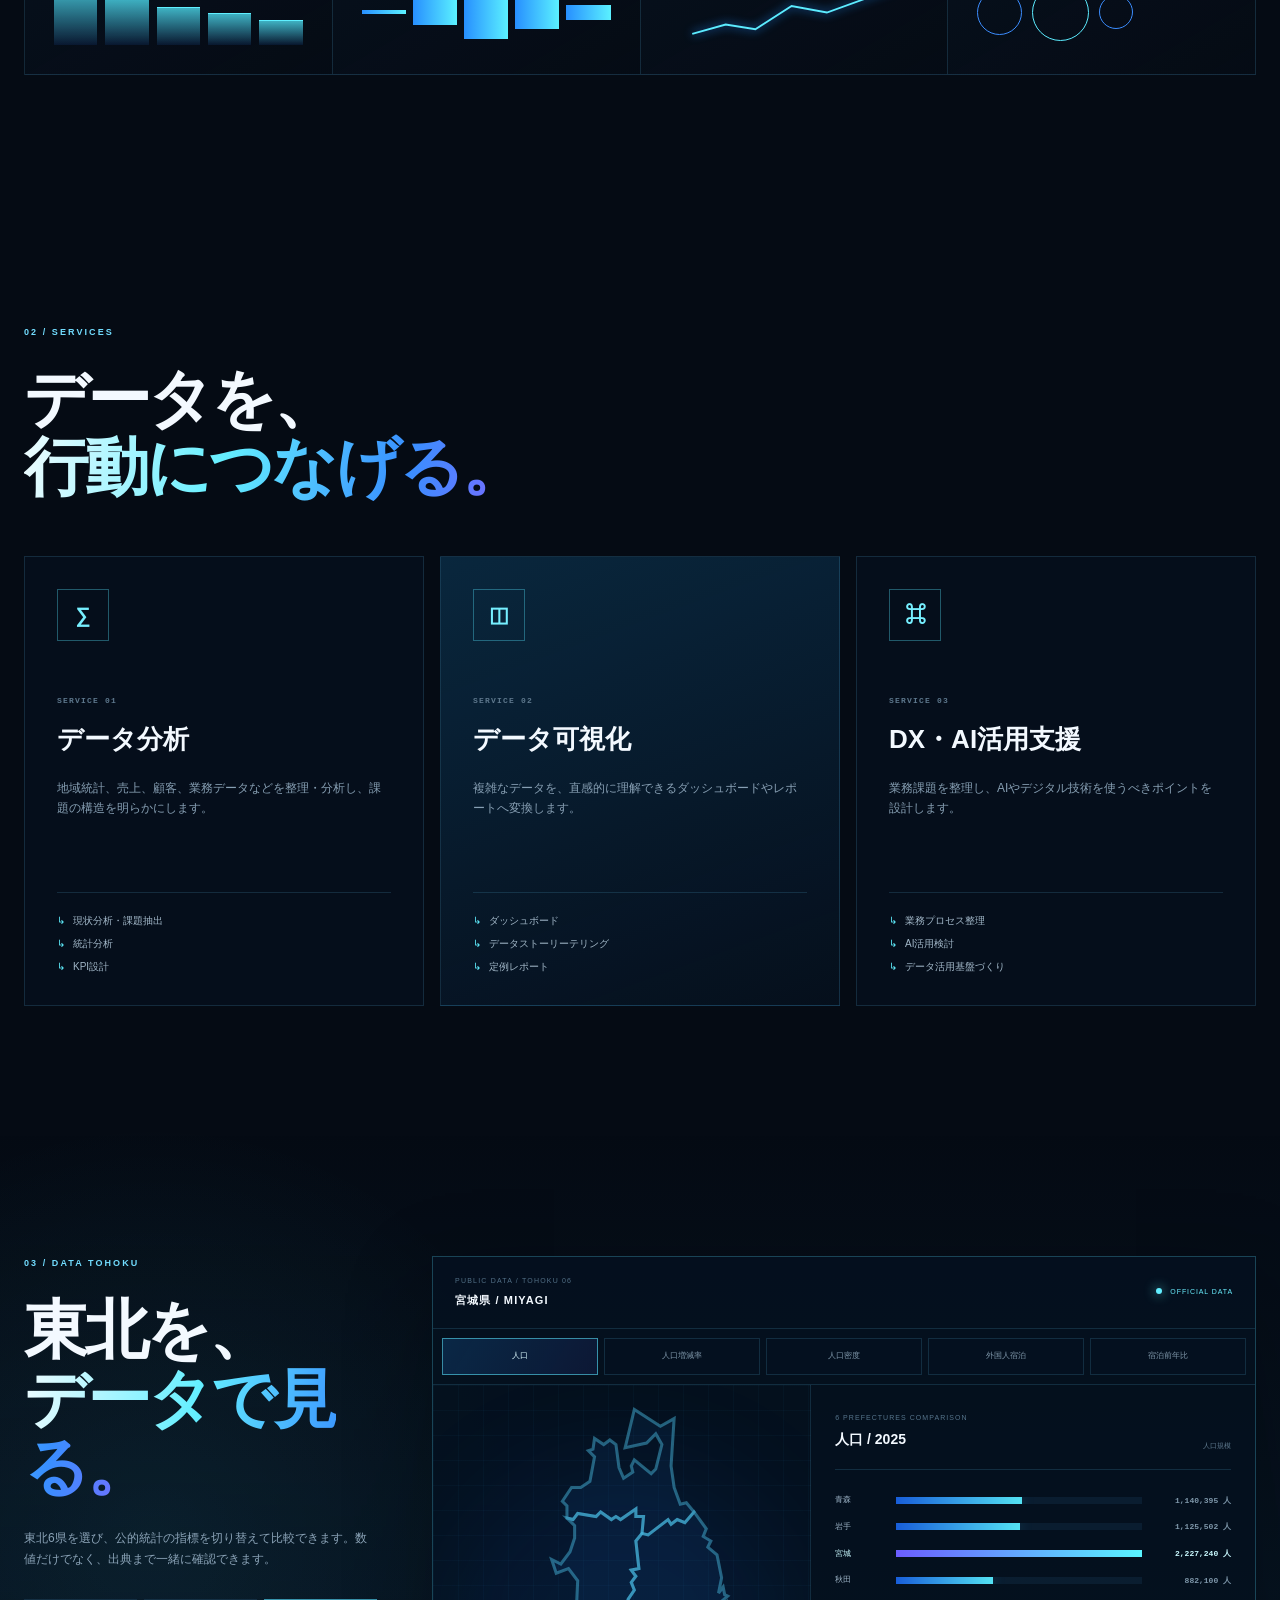
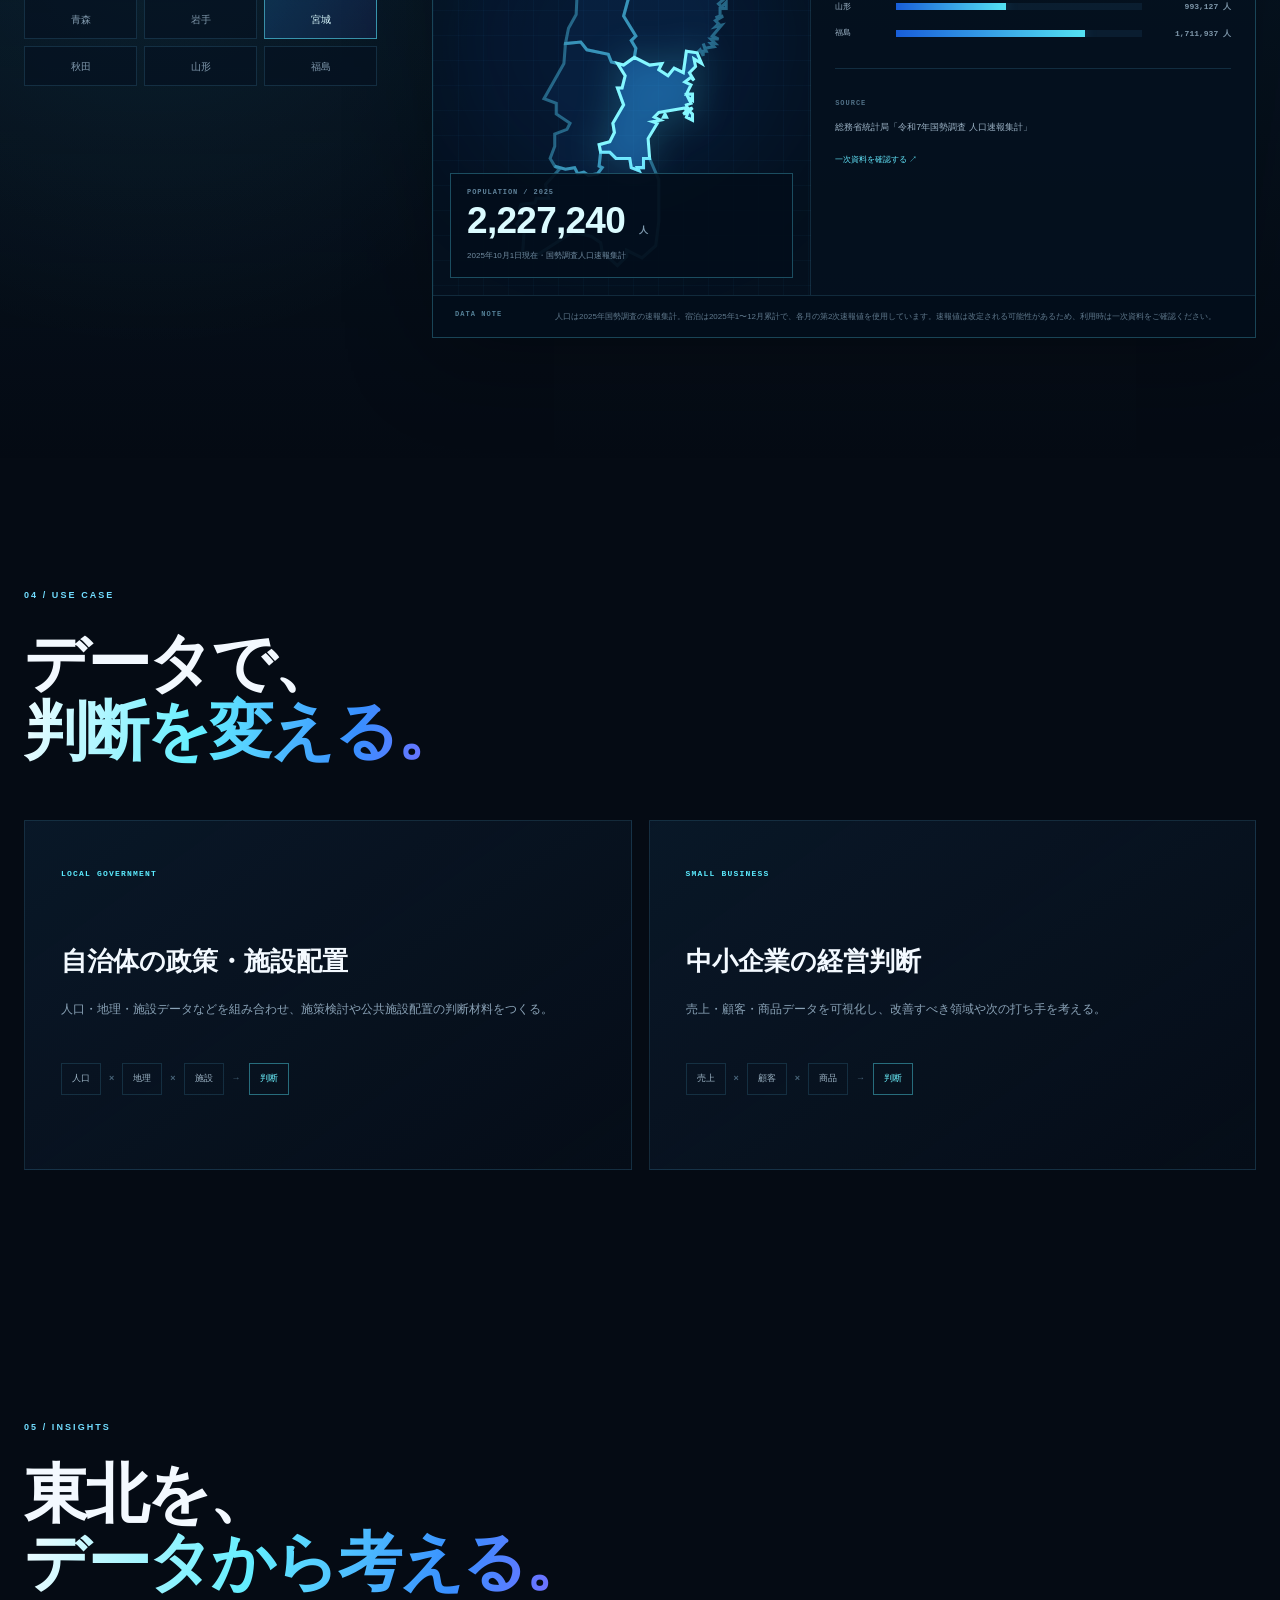
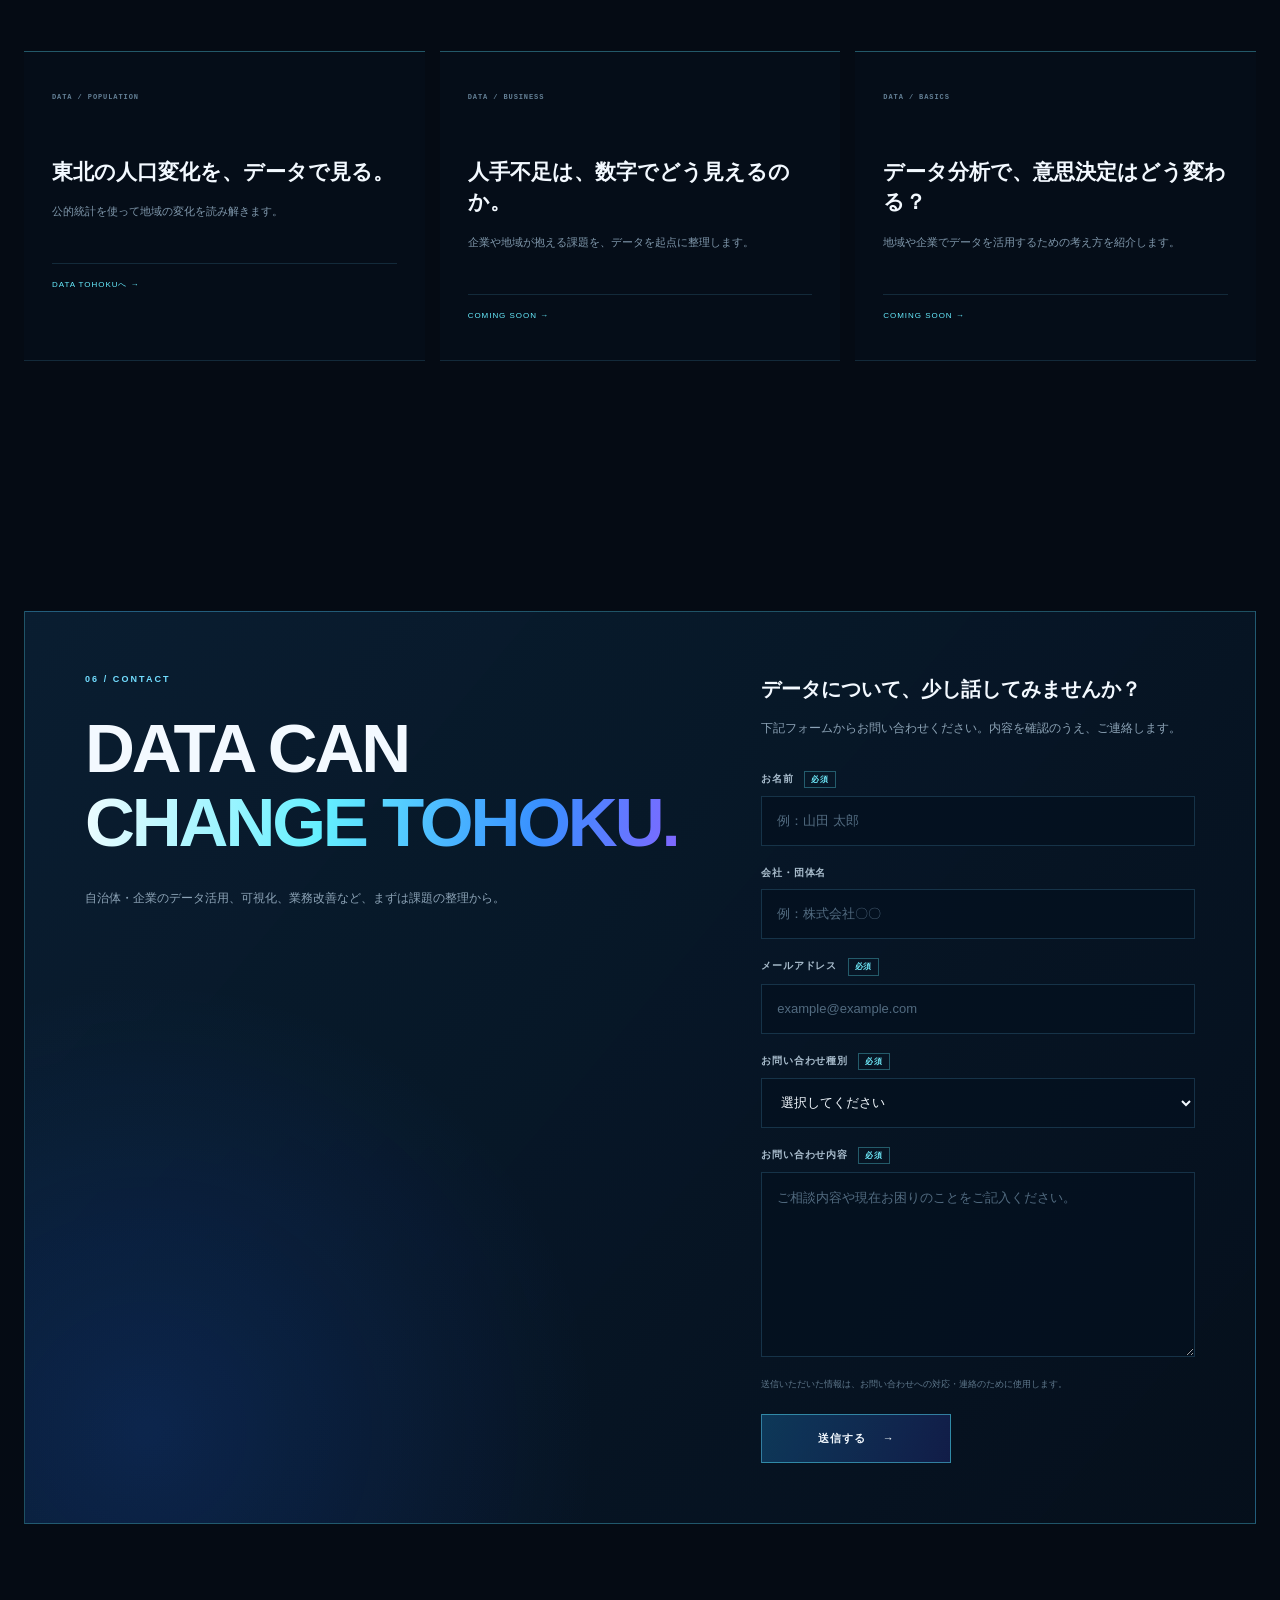
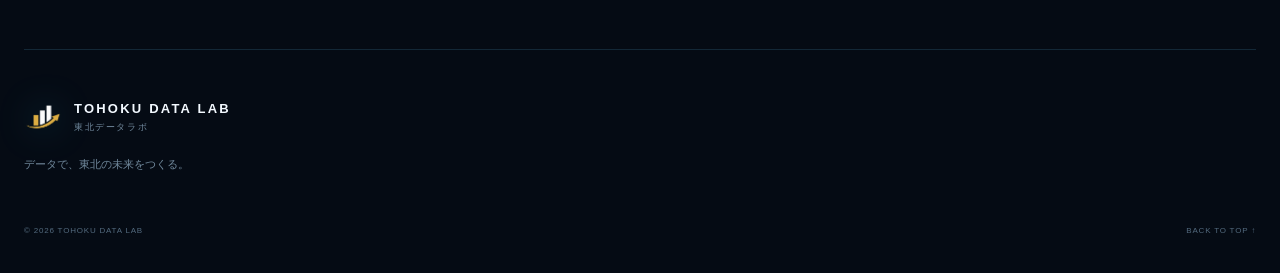
==== commit 9ea35721: "Add files via upload" ====
--- a/index.html
+++ b/index.html
@@ -11,6 +11,7 @@
   <title>東北データラボ | TOHOKU DATA LAB</title>
   <link rel="icon" href="./assets/favicon-v3.png?v=3" type="image/png">
   <link rel="stylesheet" href="./styles.css">
+  <link rel="stylesheet" href="./contact-form.css">
 </head>
 <body>
   <canvas id="network" aria-hidden="true"></canvas>
@@ -178,129 +179,117 @@
     </section>
 
     <section class="section wrap" id="contact">
-  <div class="contact reveal">
-
-    <div>
-      <p class="eyebrow">06 / CONTACT</p>
-
-      <h2>
-        DATA CAN<br>
-        <span>CHANGE TOHOKU.</span>
-      </h2>
-    </div>
-
-    <div class="contact-copy">
-
-      <h3>
-        データについて、少し話してみませんか？
-      </h3>
-
-      <p>
-        自治体・企業のデータ活用、可視化、業務改善など、
-        まずは課題の整理から。
-      </p>
-
-      <form
-        class="contact-form"
-        action="https://formspree.io/f/xkjwyzwq"
-        method="POST"
-      >
-
-        <div class="form-group">
-          <label for="name">お名前</label>
-          <input
-            type="text"
-            id="name"
-            name="name"
-            required
+      <div class="contact reveal">
+        <div class="contact-heading">
+          <p class="eyebrow">06 / CONTACT</p>
+          <h2>DATA CAN<br><span>CHANGE TOHOKU.</span></h2>
+          <p class="contact-intro">
+            自治体・企業のデータ活用、可視化、業務改善など、まずは課題の整理から。
+          </p>
+        </div>
+
+        <div class="contact-copy">
+          <h3>データについて、少し話してみませんか？</h3>
+          <p>
+            下記フォームからお問い合わせください。内容を確認のうえ、ご連絡します。
+          </p>
+
+          <form
+            class="contact-form"
+            action="https://formspree.io/f/xkjwyzwq"
+            method="POST"
           >
-        </div>
-
-        <div class="form-group">
-          <label for="company">会社・団体名</label>
-          <input
-            type="text"
-            id="company"
-            name="company"
-          >
-        </div>
-
-        <div class="form-group">
-          <label for="email">メールアドレス</label>
-          <input
-            type="email"
-            id="email"
-            name="email"
-            required
-          >
-        </div>
-
-        <div class="form-group">
-          <label for="category">
-            お問い合わせ種別
-          </label>
-
-          <select
-            id="category"
-            name="category"
-            required
-          >
-            <option value="">
-              選択してください
-            </option>
-
-            <option value="data-analysis">
-              データ分析
-            </option>
-
-            <option value="visualization">
-              データ可視化
-            </option>
-
-            <option value="dx-ai">
-              DX・AI活用支援
-            </option>
-
-            <option value="other">
-              その他
-            </option>
-          </select>
-        </div>
-
-        <div class="form-group">
-          <label for="message">
-            お問い合わせ内容
-          </label>
-
-          <textarea
-            id="message"
-            name="message"
-            rows="6"
-            required
-          ></textarea>
-        </div>
-
-        <input
-          type="text"
-          name="_gotcha"
-          style="display:none"
-        >
-
-        <button
-          type="submit"
-          class="button primary"
-        >
-          送信する <b>→</b>
-        </button>
-
-      </form>
-
-    </div>
-  </div>
-</section>
-      <div class="contact reveal">
-        <div><p class="eyebrow">06 / CONTACT</p><h2>DATA CAN<br><span>CHANGE TOHOKU.</span></h2></div>
-        <div class="contact-copy"><h3>データについて、少し話してみませんか？</h3><p>自治体・企業のデータ活用、可視化、業務改善など、まずは課題の整理から。</p><a class="button primary" href="mailto:contact.t.datalab@gmail.com">お問い合わせ <b>→</b></a><small>※ 公開前に問い合わせ先メールアドレスを変更してください。</small></div>
+            <input
+              type="hidden"
+              name="subject"
+              value="東北データラボ Webサイトからのお問い合わせ"
+            >
+
+            <div class="form-group">
+              <label for="name">
+                お名前 <span class="required">必須</span>
+              </label>
+              <input
+                type="text"
+                id="name"
+                name="name"
+                autocomplete="name"
+                placeholder="例：山田 太郎"
+                required
+              >
+            </div>
+
+            <div class="form-group">
+              <label for="company">会社・団体名</label>
+              <input
+                type="text"
+                id="company"
+                name="company"
+                autocomplete="organization"
+                placeholder="例：株式会社〇〇"
+              >
+            </div>
+
+            <div class="form-group">
+              <label for="email">
+                メールアドレス <span class="required">必須</span>
+              </label>
+              <input
+                type="email"
+                id="email"
+                name="email"
+                autocomplete="email"
+                placeholder="example@example.com"
+                required
+              >
+            </div>
+
+            <div class="form-group">
+              <label for="category">
+                お問い合わせ種別 <span class="required">必須</span>
+              </label>
+              <select id="category" name="category" required>
+                <option value="" selected disabled>選択してください</option>
+                <option value="データ分析">データ分析</option>
+                <option value="データ可視化">データ可視化</option>
+                <option value="DX・AI活用支援">DX・AI活用支援</option>
+                <option value="その他">その他</option>
+              </select>
+            </div>
+
+            <div class="form-group">
+              <label for="message">
+                お問い合わせ内容 <span class="required">必須</span>
+              </label>
+              <textarea
+                id="message"
+                name="message"
+                rows="7"
+                placeholder="ご相談内容や現在お困りのことをご記入ください。"
+                required
+              ></textarea>
+            </div>
+
+            <div class="form-honeypot" aria-hidden="true">
+              <label for="website">この欄は入力しないでください</label>
+              <input
+                type="text"
+                id="website"
+                name="_gotcha"
+                tabindex="-1"
+                autocomplete="off"
+              >
+            </div>
+
+            <p class="form-note">
+              送信いただいた情報は、お問い合わせへの対応・連絡のために使用します。
+            </p>
+
+            <button type="submit" class="button primary form-submit">
+              送信する <b>→</b>
+            </button>
+          </form>
+        </div>
       </div>
     </section>
   </main>
@@ -314,4 +303,4 @@
   <script src="./data.js"></script>
   <script src="./script.js"></script>
 </body>
-</html>
+</html>
--- a/contact-form.css
+++ b/contact-form.css
@@ -0,0 +1,171 @@
+/* =========================================================
+   TOHOKU DATA LAB - CONTACT FORM
+   styles.css の後に読み込みます。
+   ========================================================= */
+
+.contact {
+  align-items: start;
+}
+
+.contact-heading {
+  position: sticky;
+  top: 120px;
+}
+
+.contact-intro {
+  max-width: 36rem;
+  margin: 28px 0 0;
+  color: #8da4b7;
+  font-size: 12px;
+}
+
+.contact-copy {
+  min-width: 0;
+}
+
+.contact-copy > h3 {
+  margin: 0;
+  font-size: 20px;
+}
+
+.contact-copy > p {
+  margin: 12px 0 0;
+  color: #8da4b7;
+  font-size: 12px;
+}
+
+.contact-form {
+  display: grid;
+  gap: 18px;
+  margin-top: 32px;
+}
+
+.form-group {
+  display: grid;
+  gap: 8px;
+}
+
+.form-group label {
+  color: #a9bdcd;
+  font-size: 10px;
+  font-weight: 800;
+  letter-spacing: .08em;
+}
+
+.required {
+  display: inline-block;
+  margin-left: 7px;
+  padding: 2px 6px;
+  border: 1px solid rgba(96, 239, 255, .32);
+  color: #71efff;
+  font-size: 8px;
+  line-height: 1.4;
+  letter-spacing: .08em;
+}
+
+.form-group input,
+.form-group select,
+.form-group textarea {
+  width: 100%;
+  border: 1px solid rgba(104, 205, 255, .18);
+  border-radius: 0;
+  outline: none;
+  background: rgba(5, 17, 31, .78);
+  color: #f3f9ff;
+  font: inherit;
+  font-size: 13px;
+  transition:
+    border-color .2s ease,
+    box-shadow .2s ease,
+    background .2s ease;
+}
+
+.form-group input,
+.form-group select {
+  min-height: 50px;
+  padding: 0 15px;
+}
+
+.form-group textarea {
+  min-height: 170px;
+  padding: 14px 15px;
+  resize: vertical;
+  line-height: 1.7;
+}
+
+.form-group select {
+  appearance: auto;
+}
+
+.form-group input::placeholder,
+.form-group textarea::placeholder {
+  color: #526b80;
+}
+
+.form-group input:hover,
+.form-group select:hover,
+.form-group textarea:hover {
+  border-color: rgba(96, 239, 255, .34);
+}
+
+.form-group input:focus,
+.form-group select:focus,
+.form-group textarea:focus {
+  border-color: rgba(96, 239, 255, .72);
+  background: rgba(7, 24, 42, .92);
+  box-shadow:
+    0 0 0 1px rgba(96, 239, 255, .08),
+    0 0 22px rgba(22, 135, 255, .10);
+}
+
+.form-group input:invalid:not(:placeholder-shown),
+.form-group textarea:invalid:not(:placeholder-shown) {
+  border-color: rgba(255, 135, 135, .45);
+}
+
+.form-honeypot {
+  position: absolute !important;
+  left: -10000px !important;
+  width: 1px !important;
+  height: 1px !important;
+  overflow: hidden !important;
+}
+
+.form-note {
+  margin: 0 !important;
+  padding-top: 2px;
+  color: #60798d !important;
+  font-size: 9px !important;
+  line-height: 1.7;
+}
+
+.form-submit {
+  width: fit-content;
+  min-width: 190px;
+  margin-top: 4px;
+  cursor: pointer;
+  appearance: none;
+  color: #f3f9ff;
+}
+
+.form-submit:focus-visible {
+  outline: 2px solid #60efff;
+  outline-offset: 3px;
+}
+
+@media (max-width: 820px) {
+  .contact-heading {
+    position: static;
+  }
+}
+
+@media (max-width: 560px) {
+  .contact-form {
+    gap: 16px;
+    margin-top: 26px;
+  }
+
+  .form-submit {
+    width: 100%;
+  }
+}
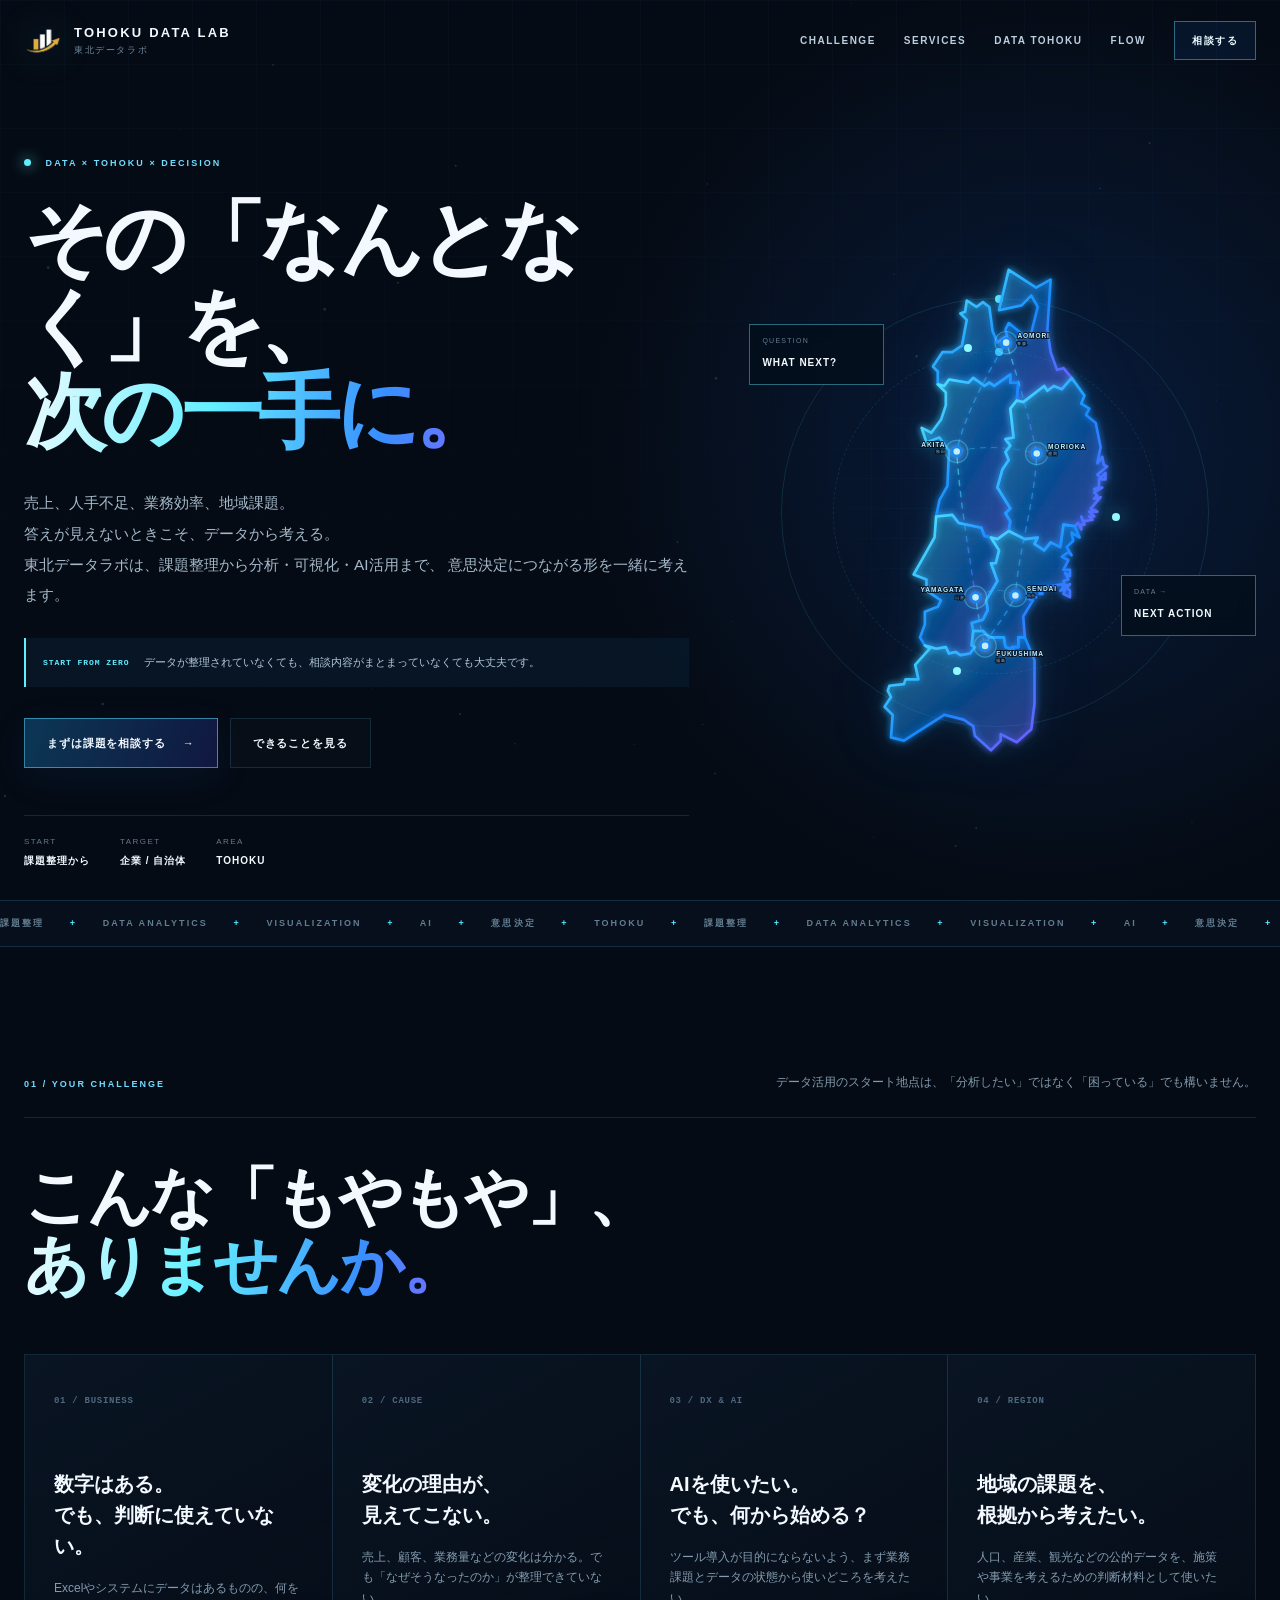
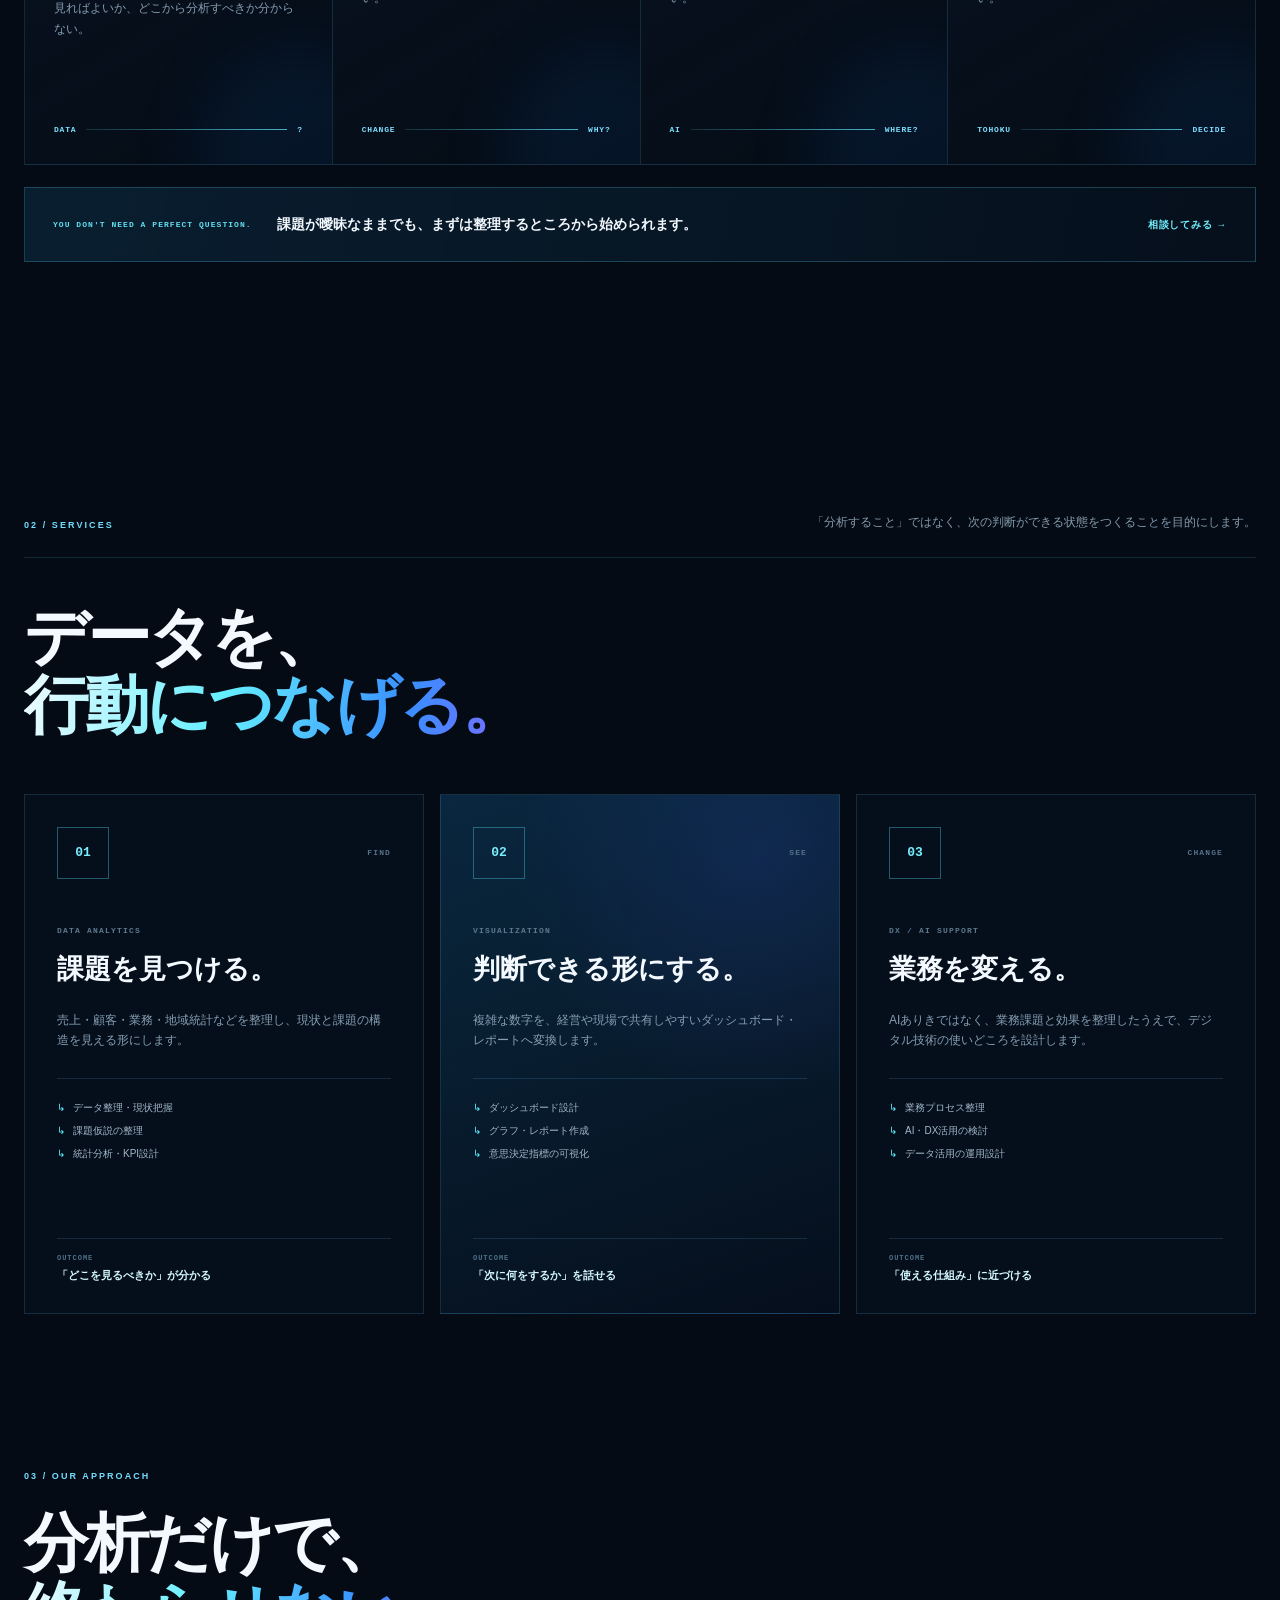
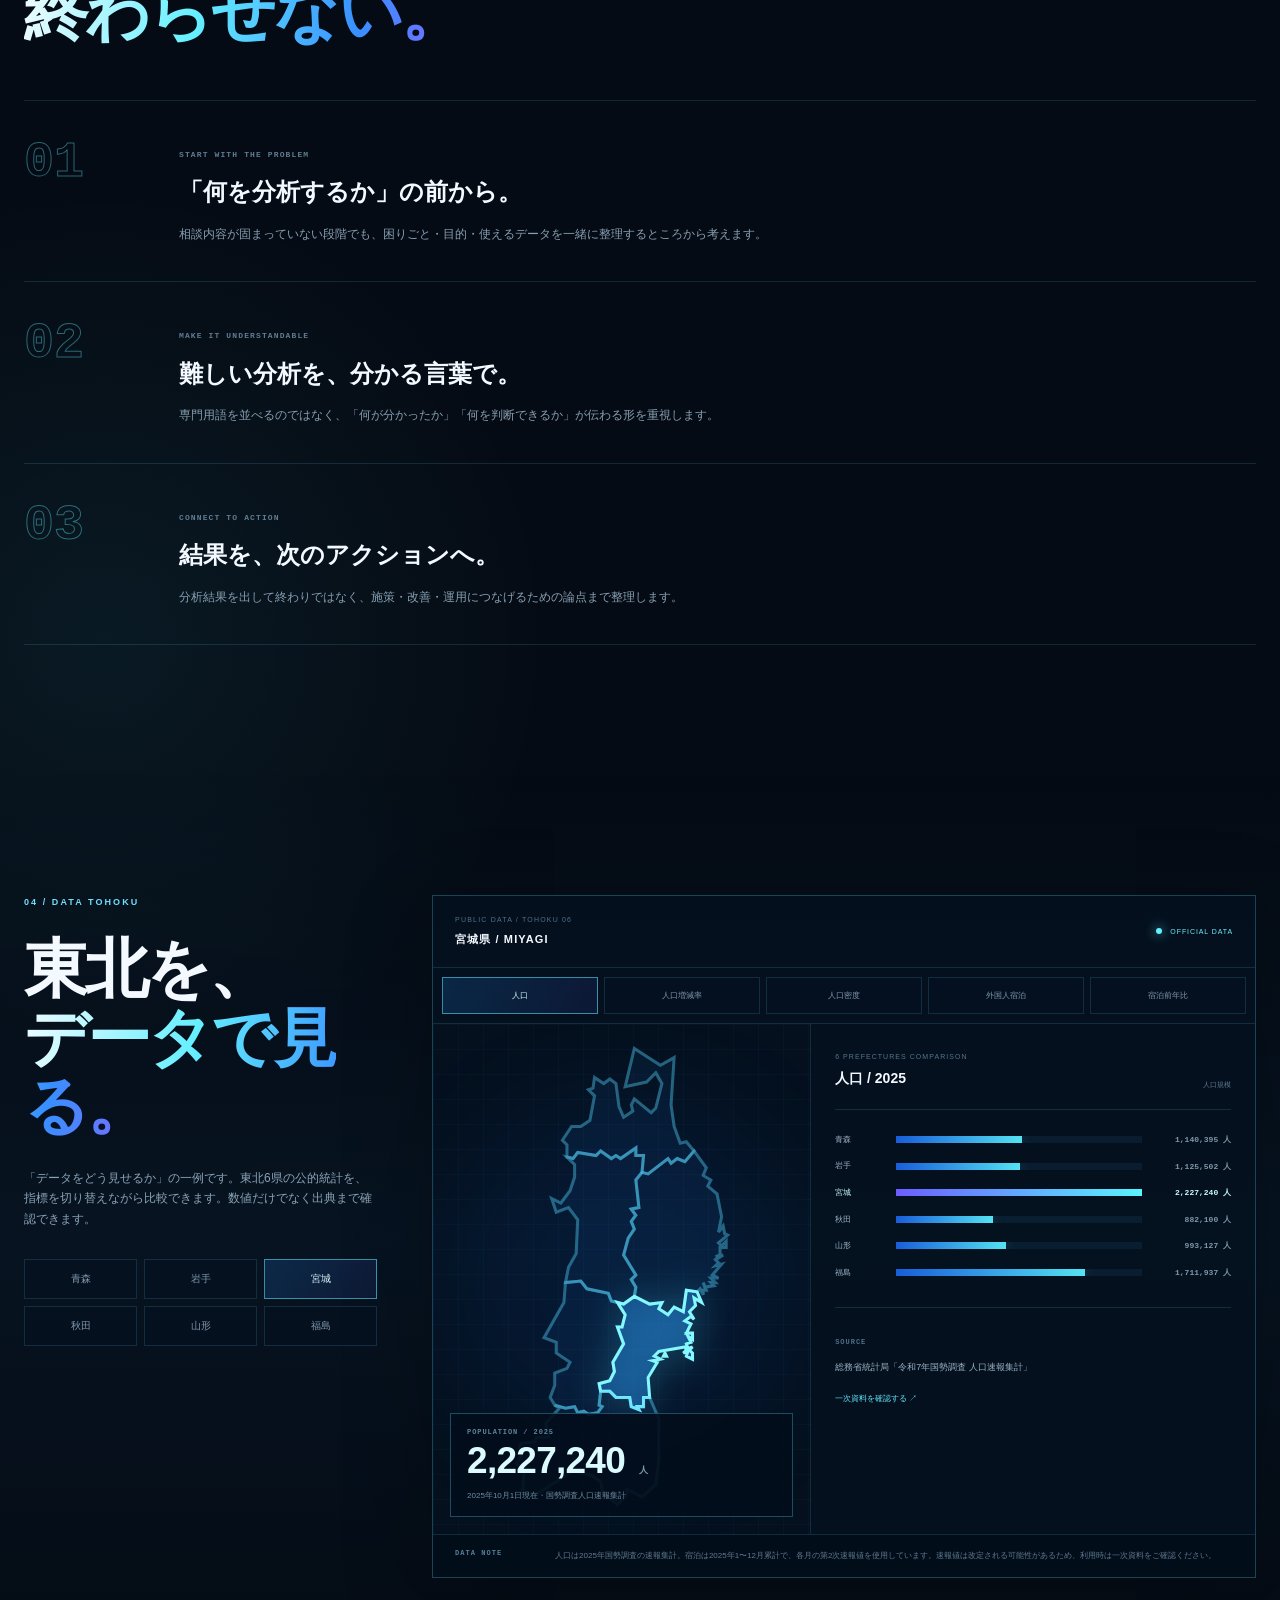
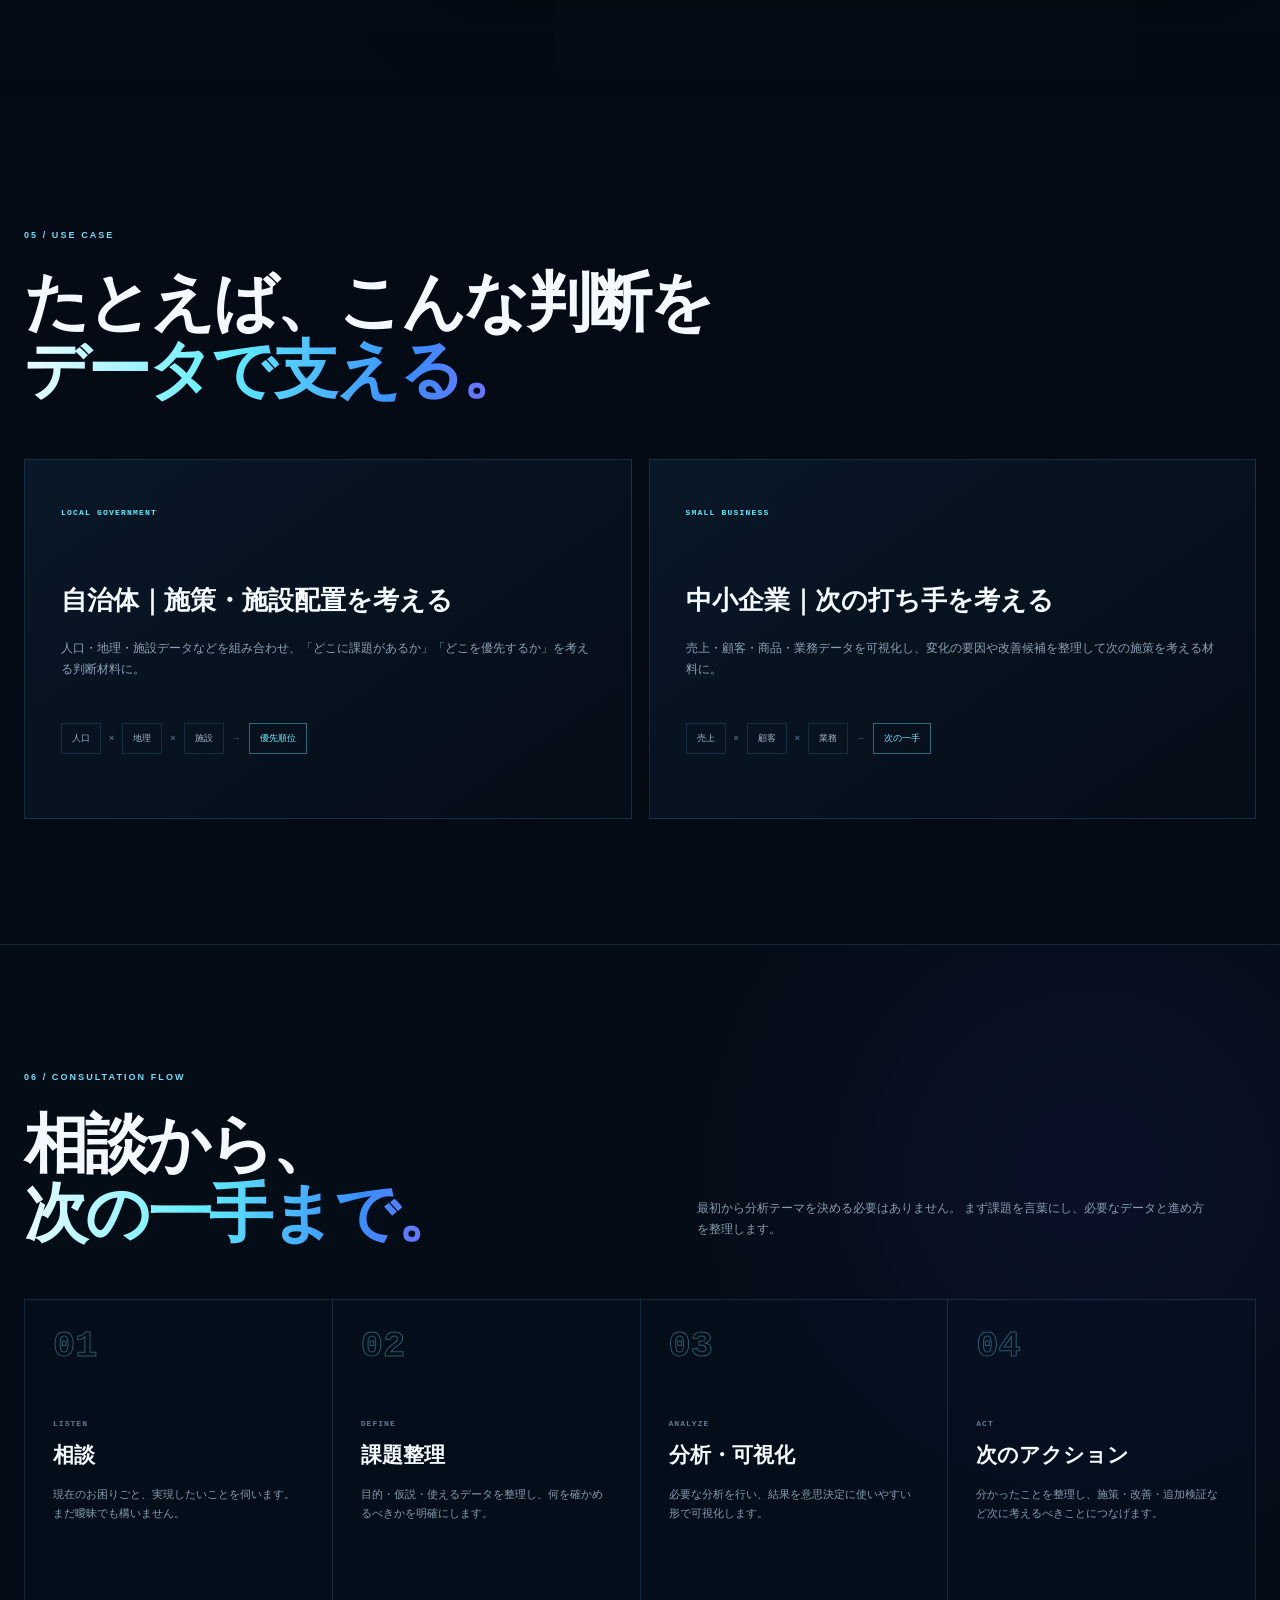
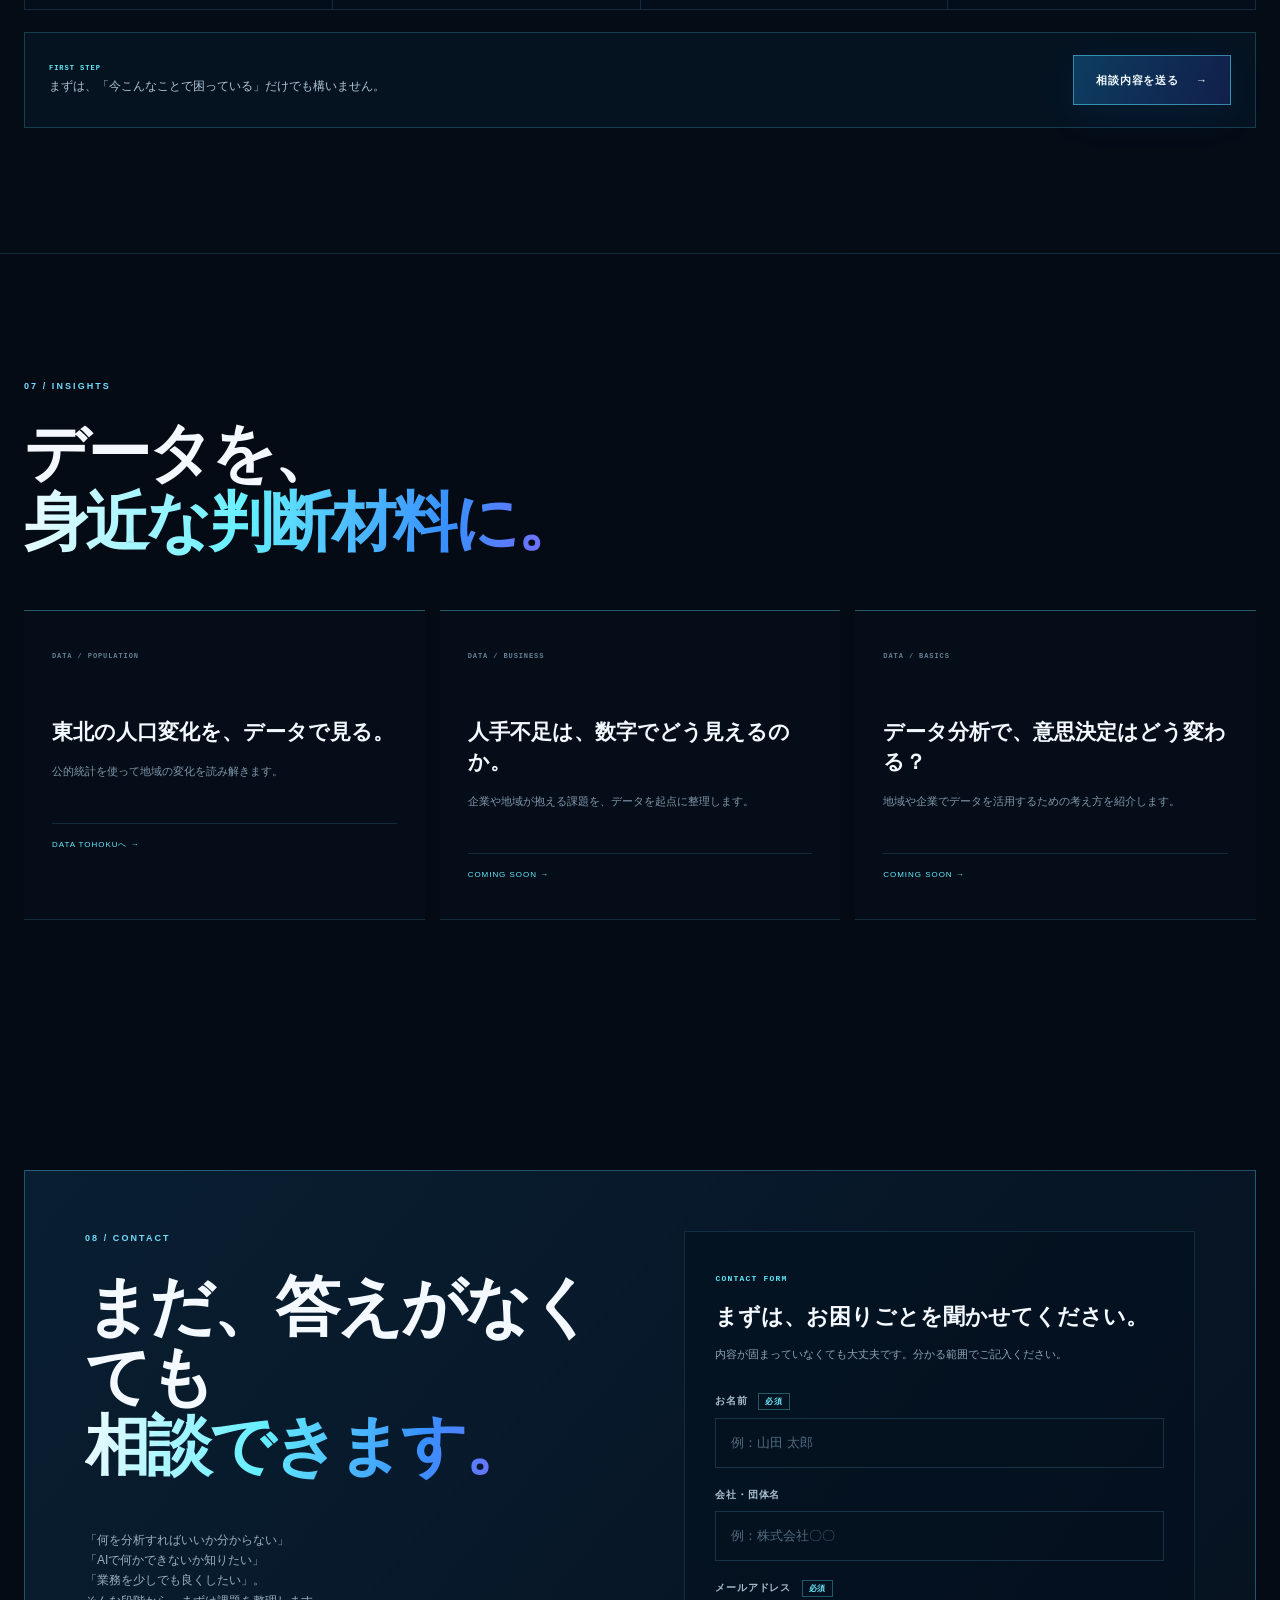
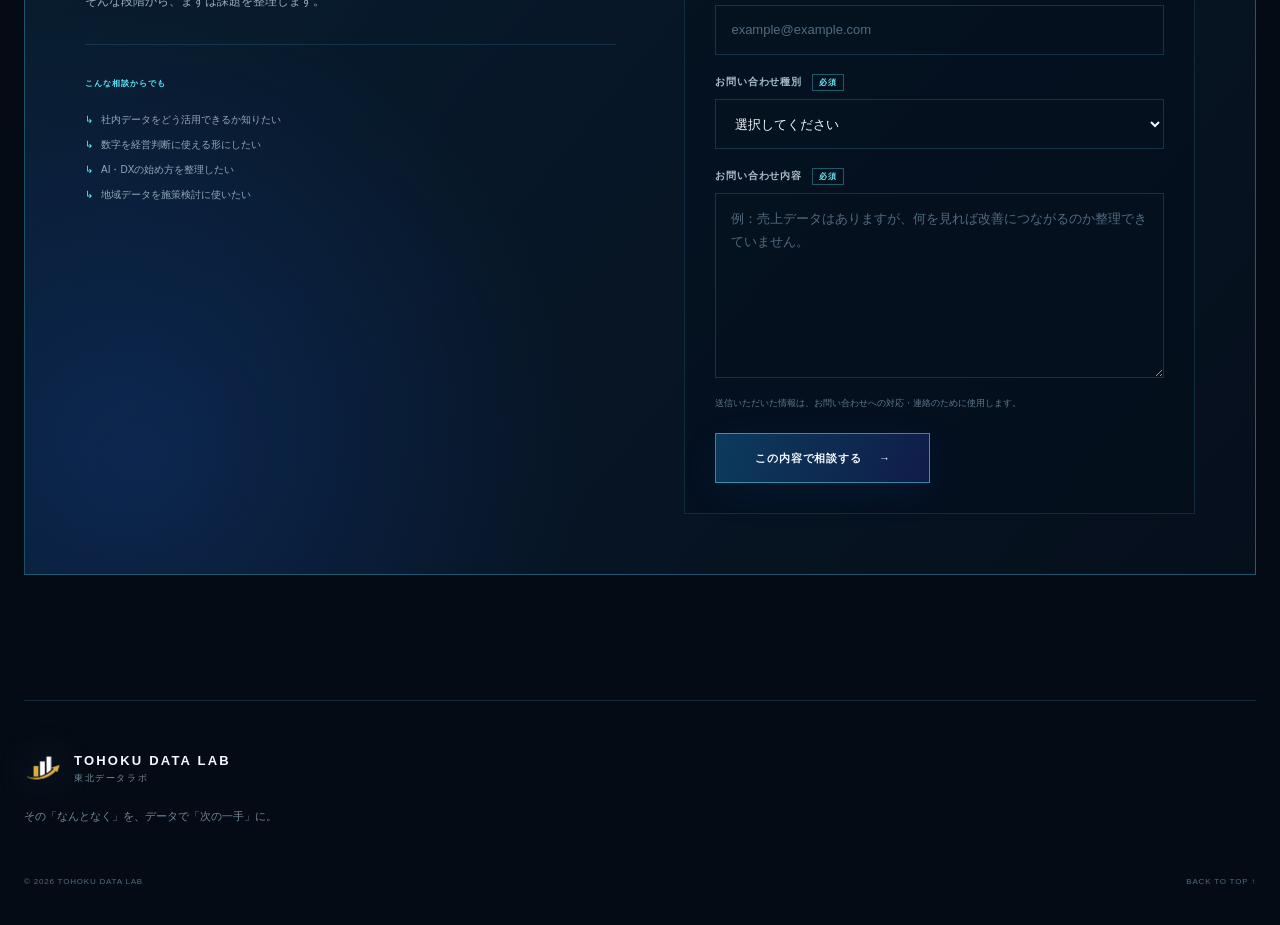
==== commit e51ea78a: "Add files via upload" ====
--- a/index.html
+++ b/index.html
@@ -3,15 +3,14 @@
 <head>
   <meta charset="UTF-8">
   <meta name="viewport" content="width=device-width,initial-scale=1">
-  <meta name="description" content="東北データラボ — データ分析・可視化・AI活用で、東北の意思決定を支援します。">
+  <meta name="description" content="東北データラボ — 東北の企業・自治体が抱える課題を、データ分析・可視化・AI活用で整理し、次の意思決定につなげます。">
   <meta name="theme-color" content="#050b14">
   <meta property="og:title" content="東北データラボ | TOHOKU DATA LAB">
-  <meta property="og:description" content="データで、東北の未来をつくる。">
+  <meta property="og:description" content="その「なんとなく」を、データで「次の一手」に。">
   <meta property="og:type" content="website">
   <title>東北データラボ | TOHOKU DATA LAB</title>
   <link rel="icon" href="./assets/favicon-v3.png?v=3" type="image/png">
-  <link rel="stylesheet" href="./styles.css">
-  <link rel="stylesheet" href="./contact-form.css">
+  <link rel="stylesheet" href="./styles.css?v=4">
 </head>
 <body>
   <canvas id="network" aria-hidden="true"></canvas>
@@ -23,28 +22,40 @@
     </a>
     <button class="menu" aria-label="メニューを開く" aria-expanded="false"><i></i><i></i></button>
     <nav class="nav">
-      <a href="#about">ABOUT</a>
+      <a href="#about">CHALLENGE</a>
       <a href="#services">SERVICES</a>
       <a href="#data-tohoku">DATA TOHOKU</a>
-      <a href="#insights">INSIGHTS</a>
-      <a class="nav-cta" href="#contact">CONTACT</a>
+      <a href="#flow">FLOW</a>
+      <a class="nav-cta" href="#contact">相談する</a>
     </nav>
   </header>
 
   <main>
     <section class="hero wrap">
       <div class="hero-copy reveal">
-        <p class="eyebrow"><i></i> DATA × TOHOKU × FUTURE</p>
-        <h1>東北を、<br><span>データでもっと強く。</span></h1>
-        <p class="lead">データ分析・可視化・AI活用によって、<br>地域と企業の意思決定を支援する。</p>
+        <p class="eyebrow"><i></i> DATA × TOHOKU × DECISION</p>
+        <h1>その「なんとなく」を、<br><span>次の一手に。</span></h1>
+        <p class="lead">
+          売上、人手不足、業務効率、地域課題。<br>
+          答えが見えないときこそ、データから考える。<br>
+          東北データラボは、課題整理から分析・可視化・AI活用まで、
+          意思決定につながる形を一緒に考えます。
+        </p>
+
+        <div class="hero-reassurance">
+          <span>START FROM ZERO</span>
+          <p>データが整理されていなくても、相談内容がまとまっていなくても大丈夫です。</p>
+        </div>
+
         <div class="hero-actions">
-          <a class="button primary" href="#data-tohoku">東北をデータで見る <b>→</b></a>
+          <a class="button primary" href="#contact">まずは課題を相談する <b>→</b></a>
           <a class="button ghost" href="#services">できることを見る</a>
         </div>
+
         <div class="hero-meta">
-          <div><small>FOCUS</small><strong>LOCAL DATA</strong></div>
+          <div><small>START</small><strong>課題整理から</strong></div>
+          <div><small>TARGET</small><strong>企業 / 自治体</strong></div>
           <div><small>AREA</small><strong>TOHOKU</strong></div>
-          <div><small>METHOD</small><strong>DATA / AI</strong></div>
         </div>
       </div>
 
@@ -52,46 +63,156 @@
         <div class="orbit o1"></div><div class="orbit o2"></div>
         <img src="./assets/tohoku-outline.svg" alt="">
         <span class="node n1"></span><span class="node n2"></span><span class="node n3"></span>
-        <div class="tag t1"><small>REGION</small><strong>TOHOKU</strong></div>
-        <div class="tag t2"><small>ANALYSIS</small><strong>ACTIVE</strong></div>
+        <div class="tag t1"><small>QUESTION</small><strong>WHAT NEXT?</strong></div>
+        <div class="tag t2"><small>DATA →</small><strong>NEXT ACTION</strong></div>
       </div>
     </section>
 
     <div class="ticker">
-      <div>DATA ANALYTICS <b>+</b> VISUALIZATION <b>+</b> AI <b>+</b> LOCAL ECONOMY <b>+</b> DX <b>+</b> TOHOKU <b>+</b> DATA ANALYTICS <b>+</b> VISUALIZATION <b>+</b> AI <b>+</b> LOCAL ECONOMY <b>+</b> DX <b>+</b> TOHOKU <b>+</b></div>
+      <div>課題整理 <b>+</b> DATA ANALYTICS <b>+</b> VISUALIZATION <b>+</b> AI <b>+</b> 意思決定 <b>+</b> TOHOKU <b>+</b> 課題整理 <b>+</b> DATA ANALYTICS <b>+</b> VISUALIZATION <b>+</b> AI <b>+</b> 意思決定 <b>+</b> TOHOKU <b>+</b></div>
     </div>
 
     <section class="section wrap" id="about">
+      <div class="section-kicker reveal">
+        <p class="eyebrow">01 / YOUR CHALLENGE</p>
+        <p>データ活用のスタート地点は、「分析したい」ではなく「困っている」でも構いません。</p>
+      </div>
+
       <div class="heading reveal">
-        <p class="eyebrow">01 / WHY DATA</p>
-        <h2>地域の課題を、<br><span>見える形にする。</span></h2>
-      </div>
+        <h2>こんな「もやもや」、<br><span>ありませんか。</span></h2>
+      </div>
+
       <div class="problem-grid">
-        <article class="card reveal"><small>01</small><h3>人口・地域</h3><p>人口構造や地域特性をデータで捉え、施策検討の土台をつくります。</p><div class="bars"><i></i><i></i><i></i><i></i><i></i></div></article>
-        <article class="card reveal"><small>02</small><h3>人手・業務</h3><p>業務量やプロセスを可視化し、改善すべきポイントを明らかにします。</p><div class="pulse"><i></i><i></i><i></i><i></i><i></i></div></article>
-        <article class="card reveal"><small>03</small><h3>経営・産業</h3><p>売上・顧客・商品などのデータから、意思決定につながる示唆を抽出します。</p><svg class="spark" viewBox="0 0 220 70"><polyline points="0,58 36,48 68,53 107,28 145,35 220,8"/></svg></article>
-        <article class="card reveal"><small>04</small><h3>行政・DX</h3><p>データとデジタル技術を組み合わせ、より良い公共サービスを考えます。</p><div class="rings"><i></i><i></i><i></i></div></article>
+        <article class="card reveal">
+          <small>01 / BUSINESS</small>
+          <h3>数字はある。<br>でも、判断に使えていない。</h3>
+          <p>Excelやシステムにデータはあるものの、何を見ればよいか、どこから分析すべきか分からない。</p>
+          <div class="problem-signal"><span>DATA</span><i></i><em>?</em></div>
+        </article>
+
+        <article class="card reveal">
+          <small>02 / CAUSE</small>
+          <h3>変化の理由が、<br>見えてこない。</h3>
+          <p>売上、顧客、業務量などの変化は分かる。でも「なぜそうなったのか」が整理できていない。</p>
+          <div class="problem-signal"><span>CHANGE</span><i></i><em>WHY?</em></div>
+        </article>
+
+        <article class="card reveal">
+          <small>03 / DX & AI</small>
+          <h3>AIを使いたい。<br>でも、何から始める？</h3>
+          <p>ツール導入が目的にならないよう、まず業務課題とデータの状態から使いどころを考えたい。</p>
+          <div class="problem-signal"><span>AI</span><i></i><em>WHERE?</em></div>
+        </article>
+
+        <article class="card reveal">
+          <small>04 / REGION</small>
+          <h3>地域の課題を、<br>根拠から考えたい。</h3>
+          <p>人口、産業、観光などの公的データを、施策や事業を考えるための判断材料として使いたい。</p>
+          <div class="problem-signal"><span>TOHOKU</span><i></i><em>DECIDE</em></div>
+        </article>
+      </div>
+
+      <div class="message-band reveal">
+        <span>YOU DON'T NEED A PERFECT QUESTION.</span>
+        <strong>課題が曖昧なままでも、まずは整理するところから始められます。</strong>
+        <a href="#contact">相談してみる →</a>
       </div>
     </section>
 
     <section class="section wrap" id="services">
+      <div class="section-kicker reveal">
+        <p class="eyebrow">02 / SERVICES</p>
+        <p>「分析すること」ではなく、次の判断ができる状態をつくることを目的にします。</p>
+      </div>
+
       <div class="heading reveal">
-        <p class="eyebrow">02 / SERVICES</p>
         <h2>データを、<br><span>行動につなげる。</span></h2>
       </div>
+
       <div class="services">
-        <article class="service reveal"><b class="icon">∑</b><small>SERVICE 01</small><h3>データ分析</h3><p>地域統計、売上、顧客、業務データなどを整理・分析し、課題の構造を明らかにします。</p><ul><li>現状分析・課題抽出</li><li>統計分析</li><li>KPI設計</li></ul></article>
-        <article class="service featured reveal"><b class="icon">◫</b><small>SERVICE 02</small><h3>データ可視化</h3><p>複雑なデータを、直感的に理解できるダッシュボードやレポートへ変換します。</p><ul><li>ダッシュボード</li><li>データストーリーテリング</li><li>定例レポート</li></ul></article>
-        <article class="service reveal"><b class="icon">⌘</b><small>SERVICE 03</small><h3>DX・AI活用支援</h3><p>業務課題を整理し、AIやデジタル技術を使うべきポイントを設計します。</p><ul><li>業務プロセス整理</li><li>AI活用検討</li><li>データ活用基盤づくり</li></ul></article>
+        <article class="service reveal">
+          <div class="service-top"><b class="icon">01</b><span>FIND</span></div>
+          <small>DATA ANALYTICS</small>
+          <h3>課題を見つける。</h3>
+          <p>売上・顧客・業務・地域統計などを整理し、現状と課題の構造を見える形にします。</p>
+          <ul>
+            <li>データ整理・現状把握</li>
+            <li>課題仮説の整理</li>
+            <li>統計分析・KPI設計</li>
+          </ul>
+          <div class="service-outcome"><small>OUTCOME</small><strong>「どこを見るべきか」が分かる</strong></div>
+        </article>
+
+        <article class="service featured reveal">
+          <div class="service-top"><b class="icon">02</b><span>SEE</span></div>
+          <small>VISUALIZATION</small>
+          <h3>判断できる形にする。</h3>
+          <p>複雑な数字を、経営や現場で共有しやすいダッシュボード・レポートへ変換します。</p>
+          <ul>
+            <li>ダッシュボード設計</li>
+            <li>グラフ・レポート作成</li>
+            <li>意思決定指標の可視化</li>
+          </ul>
+          <div class="service-outcome"><small>OUTCOME</small><strong>「次に何をするか」を話せる</strong></div>
+        </article>
+
+        <article class="service reveal">
+          <div class="service-top"><b class="icon">03</b><span>CHANGE</span></div>
+          <small>DX / AI SUPPORT</small>
+          <h3>業務を変える。</h3>
+          <p>AIありきではなく、業務課題と効果を整理したうえで、デジタル技術の使いどころを設計します。</p>
+          <ul>
+            <li>業務プロセス整理</li>
+            <li>AI・DX活用の検討</li>
+            <li>データ活用の運用設計</li>
+          </ul>
+          <div class="service-outcome"><small>OUTCOME</small><strong>「使える仕組み」に近づける</strong></div>
+        </article>
+      </div>
+    </section>
+
+    <section class="section wrap why-us" id="why-us">
+      <div class="heading reveal">
+        <p class="eyebrow">03 / OUR APPROACH</p>
+        <h2>分析だけで、<br><span>終わらせない。</span></h2>
+      </div>
+
+      <div class="principles">
+        <article class="principle reveal">
+          <span>01</span>
+          <div>
+            <small>START WITH THE PROBLEM</small>
+            <h3>「何を分析するか」の前から。</h3>
+            <p>相談内容が固まっていない段階でも、困りごと・目的・使えるデータを一緒に整理するところから考えます。</p>
+          </div>
+        </article>
+
+        <article class="principle reveal">
+          <span>02</span>
+          <div>
+            <small>MAKE IT UNDERSTANDABLE</small>
+            <h3>難しい分析を、分かる言葉で。</h3>
+            <p>専門用語を並べるのではなく、「何が分かったか」「何を判断できるか」が伝わる形を重視します。</p>
+          </div>
+        </article>
+
+        <article class="principle reveal">
+          <span>03</span>
+          <div>
+            <small>CONNECT TO ACTION</small>
+            <h3>結果を、次のアクションへ。</h3>
+            <p>分析結果を出して終わりではなく、施策・改善・運用につなげるための論点まで整理します。</p>
+          </div>
+        </article>
       </div>
     </section>
 
     <section class="data-section" id="data-tohoku">
       <div class="wrap data-layout reveal">
         <aside class="data-intro">
-          <p class="eyebrow">03 / DATA TOHOKU</p>
+          <p class="eyebrow">04 / DATA TOHOKU</p>
           <h2>東北を、<br><span>データで見る。</span></h2>
-          <p>東北6県を選び、公的統計の指標を切り替えて比較できます。数値だけでなく、出典まで一緒に確認できます。</p>
+          <p>「データをどう見せるか」の一例です。東北6県の公的統計を、指標を切り替えながら比較できます。数値だけでなく出典まで確認できます。</p>
 
           <div class="pref-buttons" aria-label="都道府県を選択">
             <button data-pref="aomori">青森</button>
@@ -162,15 +283,65 @@
     </section>
 
     <section class="section wrap usecases">
-      <div class="heading reveal"><p class="eyebrow">04 / USE CASE</p><h2>データで、<br><span>判断を変える。</span></h2></div>
+      <div class="heading reveal">
+        <p class="eyebrow">05 / USE CASE</p>
+        <h2>たとえば、こんな判断を<br><span>データで支える。</span></h2>
+      </div>
       <div class="cases">
-        <article class="case reveal"><small>LOCAL GOVERNMENT</small><h3>自治体の政策・施設配置</h3><p>人口・地理・施設データなどを組み合わせ、施策検討や公共施設配置の判断材料をつくる。</p><div><span>人口</span><b>×</b><span>地理</span><b>×</b><span>施設</span><b>→</b><em>判断</em></div></article>
-        <article class="case reveal"><small>SMALL BUSINESS</small><h3>中小企業の経営判断</h3><p>売上・顧客・商品データを可視化し、改善すべき領域や次の打ち手を考える。</p><div><span>売上</span><b>×</b><span>顧客</span><b>×</b><span>商品</span><b>→</b><em>判断</em></div></article>
+        <article class="case reveal"><small>LOCAL GOVERNMENT</small><h3>自治体｜施策・施設配置を考える</h3><p>人口・地理・施設データなどを組み合わせ、「どこに課題があるか」「どこを優先するか」を考える判断材料に。</p><div><span>人口</span><b>×</b><span>地理</span><b>×</b><span>施設</span><b>→</b><em>優先順位</em></div></article>
+        <article class="case reveal"><small>SMALL BUSINESS</small><h3>中小企業｜次の打ち手を考える</h3><p>売上・顧客・商品・業務データを可視化し、変化の要因や改善候補を整理して次の施策を考える材料に。</p><div><span>売上</span><b>×</b><span>顧客</span><b>×</b><span>業務</span><b>→</b><em>次の一手</em></div></article>
+      </div>
+    </section>
+
+    <section class="section flow-section" id="flow">
+      <div class="wrap">
+        <div class="flow-head reveal">
+          <div class="heading">
+            <p class="eyebrow">06 / CONSULTATION FLOW</p>
+            <h2>相談から、<br><span>次の一手まで。</span></h2>
+          </div>
+          <p>
+            最初から分析テーマを決める必要はありません。
+            まず課題を言葉にし、必要なデータと進め方を整理します。
+          </p>
+        </div>
+
+        <div class="flow-grid">
+          <article class="flow-step reveal">
+            <span>01</span>
+            <small>LISTEN</small>
+            <h3>相談</h3>
+            <p>現在のお困りごと、実現したいことを伺います。まだ曖昧でも構いません。</p>
+          </article>
+          <article class="flow-step reveal">
+            <span>02</span>
+            <small>DEFINE</small>
+            <h3>課題整理</h3>
+            <p>目的・仮説・使えるデータを整理し、何を確かめるべきかを明確にします。</p>
+          </article>
+          <article class="flow-step reveal">
+            <span>03</span>
+            <small>ANALYZE</small>
+            <h3>分析・可視化</h3>
+            <p>必要な分析を行い、結果を意思決定に使いやすい形で可視化します。</p>
+          </article>
+          <article class="flow-step reveal">
+            <span>04</span>
+            <small>ACT</small>
+            <h3>次のアクション</h3>
+            <p>分かったことを整理し、施策・改善・追加検証など次に考えるべきことにつなげます。</p>
+          </article>
+        </div>
+
+        <div class="flow-cta reveal">
+          <p><small>FIRST STEP</small>まずは、「今こんなことで困っている」だけでも構いません。</p>
+          <a class="button primary" href="#contact">相談内容を送る <b>→</b></a>
+        </div>
       </div>
     </section>
 
     <section class="section wrap" id="insights">
-      <div class="heading reveal"><p class="eyebrow">05 / INSIGHTS</p><h2>東北を、<br><span>データから考える。</span></h2></div>
+      <div class="heading reveal"><p class="eyebrow">07 / INSIGHTS</p><h2>データを、<br><span>身近な判断材料に。</span></h2></div>
       <div class="insights">
         <article class="insight reveal"><small>DATA / POPULATION</small><h3>東北の人口変化を、データで見る。</h3><p>公的統計を使って地域の変化を読み解きます。</p><a href="#data-tohoku">DATA TOHOKUへ →</a></article>
         <article class="insight reveal"><small>DATA / BUSINESS</small><h3>人手不足は、数字でどう見えるのか。</h3><p>企業や地域が抱える課題を、データを起点に整理します。</p><a href="#contact">COMING SOON →</a></article>
@@ -181,112 +352,82 @@
     <section class="section wrap" id="contact">
       <div class="contact reveal">
         <div class="contact-heading">
-          <p class="eyebrow">06 / CONTACT</p>
-          <h2>DATA CAN<br><span>CHANGE TOHOKU.</span></h2>
+          <p class="eyebrow">08 / CONTACT</p>
+          <h2>まだ、答えがなくても<br><span>相談できます。</span></h2>
           <p class="contact-intro">
-            自治体・企業のデータ活用、可視化、業務改善など、まずは課題の整理から。
+            「何を分析すればいいか分からない」
+            「AIで何かできないか知りたい」
+            「業務を少しでも良くしたい」。
+            そんな段階から、まずは課題を整理します。
           </p>
+
+          <div class="contact-prompts">
+            <span>こんな相談からでも</span>
+            <ul>
+              <li>社内データをどう活用できるか知りたい</li>
+              <li>数字を経営判断に使える形にしたい</li>
+              <li>AI・DXの始め方を整理したい</li>
+              <li>地域データを施策検討に使いたい</li>
+            </ul>
+          </div>
         </div>
 
         <div class="contact-copy">
-          <h3>データについて、少し話してみませんか？</h3>
-          <p>
-            下記フォームからお問い合わせください。内容を確認のうえ、ご連絡します。
-          </p>
+          <div class="contact-form-head">
+            <small>CONTACT FORM</small>
+            <h3>まずは、お困りごとを聞かせてください。</h3>
+            <p>内容が固まっていなくても大丈夫です。分かる範囲でご記入ください。</p>
+          </div>
 
           <form
             class="contact-form"
             action="https://formspree.io/f/xkjwyzwq"
             method="POST"
           >
-            <input
-              type="hidden"
-              name="subject"
-              value="東北データラボ Webサイトからのお問い合わせ"
-            >
+            <input type="hidden" name="subject" value="東北データラボ Webサイトからのお問い合わせ">
 
             <div class="form-group">
-              <label for="name">
-                お名前 <span class="required">必須</span>
-              </label>
-              <input
-                type="text"
-                id="name"
-                name="name"
-                autocomplete="name"
-                placeholder="例：山田 太郎"
-                required
-              >
+              <label for="name">お名前 <span class="required">必須</span></label>
+              <input type="text" id="name" name="name" autocomplete="name" placeholder="例：山田 太郎" required>
             </div>
 
             <div class="form-group">
               <label for="company">会社・団体名</label>
-              <input
-                type="text"
-                id="company"
-                name="company"
-                autocomplete="organization"
-                placeholder="例：株式会社〇〇"
-              >
+              <input type="text" id="company" name="company" autocomplete="organization" placeholder="例：株式会社〇〇">
             </div>
 
             <div class="form-group">
-              <label for="email">
-                メールアドレス <span class="required">必須</span>
-              </label>
-              <input
-                type="email"
-                id="email"
-                name="email"
-                autocomplete="email"
-                placeholder="example@example.com"
-                required
-              >
+              <label for="email">メールアドレス <span class="required">必須</span></label>
+              <input type="email" id="email" name="email" autocomplete="email" placeholder="example@example.com" required>
             </div>
 
             <div class="form-group">
-              <label for="category">
-                お問い合わせ種別 <span class="required">必須</span>
-              </label>
+              <label for="category">お問い合わせ種別 <span class="required">必須</span></label>
               <select id="category" name="category" required>
                 <option value="" selected disabled>選択してください</option>
                 <option value="データ分析">データ分析</option>
                 <option value="データ可視化">データ可視化</option>
                 <option value="DX・AI活用支援">DX・AI活用支援</option>
+                <option value="自治体・地域データ活用">自治体・地域データ活用</option>
+                <option value="まだ決まっていない">まだ決まっていない</option>
                 <option value="その他">その他</option>
               </select>
             </div>
 
             <div class="form-group">
-              <label for="message">
-                お問い合わせ内容 <span class="required">必須</span>
-              </label>
-              <textarea
-                id="message"
-                name="message"
-                rows="7"
-                placeholder="ご相談内容や現在お困りのことをご記入ください。"
-                required
-              ></textarea>
+              <label for="message">お問い合わせ内容 <span class="required">必須</span></label>
+              <textarea id="message" name="message" rows="7" placeholder="例：売上データはありますが、何を見れば改善につながるのか整理できていません。" required></textarea>
             </div>
 
             <div class="form-honeypot" aria-hidden="true">
               <label for="website">この欄は入力しないでください</label>
-              <input
-                type="text"
-                id="website"
-                name="_gotcha"
-                tabindex="-1"
-                autocomplete="off"
-              >
-            </div>
-
-            <p class="form-note">
-              送信いただいた情報は、お問い合わせへの対応・連絡のために使用します。
-            </p>
+              <input type="text" id="website" name="_gotcha" tabindex="-1" autocomplete="off">
+            </div>
+
+            <p class="form-note">送信いただいた情報は、お問い合わせへの対応・連絡のために使用します。</p>
 
             <button type="submit" class="button primary form-submit">
-              送信する <b>→</b>
+              この内容で相談する <b>→</b>
             </button>
           </form>
         </div>
@@ -296,7 +437,7 @@
 
   <footer class="footer wrap">
     <a class="brand" href="#top"><img src="./assets/logo-v3.png?v=3" alt="東北データラボ" width="40" height="40"><span><strong>TOHOKU DATA LAB</strong><small>東北データラボ</small></span></a>
-    <p>データで、東北の未来をつくる。</p>
+    <p>その「なんとなく」を、データで「次の一手」に。</p>
     <div><span>© <span id="year"></span> TOHOKU DATA LAB</span><a href="#top">BACK TO TOP ↑</a></div>
   </footer>
 
--- a/styles.css
+++ b/styles.css
@@ -1,89 +1,616 @@
+/* =========================================================
+   TOHOKU DATA LAB / MESSAGE-FIRST DESIGN v4
+   ========================================================= */
+
 :root{
-  --bg:#050b14;--bg2:#071321;--panel:rgba(8,22,39,.78);--line:rgba(104,205,255,.15);
-  --line2:rgba(93,232,255,.42);--text:#f3f9ff;--muted:#8ba3b8;--cyan:#60efff;
-  --blue:#1687ff;--violet:#745dff;--max:1240px
-}
-*{box-sizing:border-box}html{scroll-behavior:smooth}body{margin:0;min-width:320px;background:
-radial-gradient(circle at 78% 7%,rgba(24,111,255,.15),transparent 28rem),
-radial-gradient(circle at 12% 47%,rgba(70,230,255,.07),transparent 26rem),var(--bg);
-color:var(--text);font-family:Inter,"Helvetica Neue","Noto Sans JP",Arial,sans-serif;line-height:1.7;overflow-x:hidden}
-body:before{content:"";position:fixed;inset:0;z-index:-3;pointer-events:none;background-image:
-linear-gradient(rgba(80,173,255,.034) 1px,transparent 1px),linear-gradient(90deg,rgba(80,173,255,.034) 1px,transparent 1px);
-background-size:64px 64px;mask-image:linear-gradient(to bottom,#000,transparent 80%)}
-a{color:inherit;text-decoration:none}button{font:inherit}img{display:block;max-width:100%}
-#network{position:fixed;inset:0;z-index:-2;width:100%;height:100%;opacity:.42;pointer-events:none}
+  --bg:#050b14;
+  --bg2:#071321;
+  --panel:rgba(8,22,39,.78);
+  --panel-strong:rgba(7,23,41,.92);
+  --line:rgba(104,205,255,.15);
+  --line2:rgba(93,232,255,.42);
+  --text:#f3f9ff;
+  --muted:#8ba3b8;
+  --muted2:#60798d;
+  --cyan:#60efff;
+  --blue:#1687ff;
+  --violet:#745dff;
+  --max:1240px;
+}
+
+*{box-sizing:border-box}
+html{scroll-behavior:smooth}
+body{
+  margin:0;
+  min-width:320px;
+  background:
+    radial-gradient(circle at 82% 5%,rgba(24,111,255,.17),transparent 29rem),
+    radial-gradient(circle at 8% 43%,rgba(70,230,255,.065),transparent 28rem),
+    var(--bg);
+  color:var(--text);
+  font-family:Inter,"Helvetica Neue","Noto Sans JP",Arial,sans-serif;
+  line-height:1.7;
+  overflow-x:hidden;
+}
+body:before{
+  content:"";
+  position:fixed;
+  inset:0;
+  z-index:-3;
+  pointer-events:none;
+  background-image:
+    linear-gradient(rgba(80,173,255,.032) 1px,transparent 1px),
+    linear-gradient(90deg,rgba(80,173,255,.032) 1px,transparent 1px);
+  background-size:64px 64px;
+  mask-image:linear-gradient(to bottom,#000,transparent 84%);
+}
+a{color:inherit;text-decoration:none}
+button,input,select,textarea{font:inherit}
+img{display:block;max-width:100%}
+::selection{background:rgba(96,239,255,.22);color:#fff}
+
+#network{
+  position:fixed;inset:0;z-index:-2;width:100%;height:100%;
+  opacity:.42;pointer-events:none;
+}
 .wrap{width:min(calc(100% - 48px),var(--max));margin-inline:auto}
-.header{position:fixed;z-index:30;top:0;left:0;width:100%;height:82px;padding:0 max(24px,calc((100vw - var(--max))/2));display:flex;align-items:center;justify-content:space-between;border-bottom:1px solid transparent;transition:.3s}
-.header.scrolled{background:rgba(5,11,20,.82);backdrop-filter:blur(18px);border-color:var(--line)}
-.brand{display:inline-flex;align-items:center;gap:12px}.brand img{width:38px;height:38px;filter:drop-shadow(0 0 18px rgba(61,218,255,.25))}
-.brand span{display:grid;line-height:1.2}.brand strong{font-size:13px;letter-spacing:.17em}.brand small{margin-top:5px;color:#70879b;font-size:9px;letter-spacing:.18em}
-.nav{display:flex;align-items:center;gap:32px}.nav a{font-size:10px;font-weight:800;letter-spacing:.17em;color:#bdcede}
-.nav-cta{padding:10px 17px;border:1px solid rgba(92,227,255,.4);background:rgba(34,125,255,.07)}
+
+/* Header */
+.header{
+  position:fixed;z-index:30;top:0;left:0;width:100%;height:82px;
+  padding:0 max(24px,calc((100vw - var(--max))/2));
+  display:flex;align-items:center;justify-content:space-between;
+  border-bottom:1px solid transparent;transition:.3s;
+}
+.header.scrolled{
+  background:rgba(5,11,20,.86);backdrop-filter:blur(18px);
+  border-color:var(--line);
+}
+.brand{display:inline-flex;align-items:center;gap:12px}
+.brand img{
+  width:38px;height:38px;
+  filter:drop-shadow(0 0 18px rgba(61,218,255,.25));
+}
+.brand span{display:grid;line-height:1.2}
+.brand strong{font-size:13px;letter-spacing:.17em}
+.brand small{margin-top:5px;color:#70879b;font-size:9px;letter-spacing:.18em}
+.nav{display:flex;align-items:center;gap:28px}
+.nav a{
+  font-size:10px;font-weight:800;letter-spacing:.15em;color:#bdcede;
+  transition:.2s;
+}
+.nav a:hover{color:#fff}
+.nav-cta{
+  padding:10px 17px;border:1px solid rgba(92,227,255,.42);
+  background:rgba(34,125,255,.09);color:#e9fcff!important;
+}
 .menu{display:none}
-.hero{min-height:100vh;padding-top:125px;display:grid;grid-template-columns:1.02fr .98fr;align-items:center;gap:35px}
-.eyebrow{margin:0 0 25px;color:#72ddff;font-size:9px;font-weight:800;letter-spacing:.23em}.eyebrow i{display:inline-block;width:7px;height:7px;margin-right:10px;border-radius:50%;background:var(--cyan);box-shadow:0 0 14px var(--cyan)}
-.hero h1,.heading h2,.data-intro h2,.contact h2{margin:0;line-height:1.07;letter-spacing:-.045em;font-weight:600}
-.hero h1{font-size:clamp(49px,6.6vw,94px)}.hero h1 span,.heading h2 span,.data-intro h2 span,.contact h2 span{color:transparent;background:linear-gradient(100deg,#effcff 0%,#64efff 40%,#388fff 76%,#8067ff 100%);background-clip:text;-webkit-background-clip:text}
-.lead{margin:32px 0 0;color:#a5b9ca;font-size:clamp(14px,1.3vw,18px)}.hero-actions{display:flex;gap:12px;margin-top:34px}
-.button{min-height:49px;padding:0 21px;display:inline-flex;align-items:center;justify-content:center;gap:17px;border:1px solid var(--line);font-size:11px;font-weight:800;letter-spacing:.08em;transition:.25s}
-.primary{border-color:rgba(88,229,255,.48);background:linear-gradient(110deg,rgba(32,168,255,.25),rgba(69,82,255,.18))}
-.button:hover{transform:translateY(-2px);border-color:rgba(101,238,255,.65)}
-.hero-meta{display:flex;gap:30px;margin-top:50px;padding-top:19px;border-top:1px solid var(--line)}.hero-meta div{display:grid}.hero-meta small{color:#62798e;font-size:8px;letter-spacing:.18em}.hero-meta strong{font-size:10px;letter-spacing:.12em}
-.hero-map{position:relative;min-height:650px;display:grid;place-items:center}.hero-map>img{position:relative;z-index:2;width:58%;max-height:580px;filter:drop-shadow(0 0 24px rgba(39,165,255,.18))}
-.hero-map:before{content:"";position:absolute;width:78%;aspect-ratio:1;border-radius:50%;background-image:linear-gradient(rgba(91,223,255,.08) 1px,transparent 1px),linear-gradient(90deg,rgba(91,223,255,.08) 1px,transparent 1px);background-size:30px 30px;mask-image:radial-gradient(circle,#000 30%,transparent 72%);opacity:.35}
-.orbit{position:absolute;border:1px solid rgba(82,218,255,.13);border-radius:50%}.o1{width:82%;aspect-ratio:1;animation:rot 28s linear infinite}.o2{width:62%;aspect-ratio:1;border-style:dashed;animation:rot2 19s linear infinite}
-.orbit:before{content:"";position:absolute;top:-4px;left:50%;width:8px;height:8px;border-radius:50%;background:var(--cyan);box-shadow:0 0 14px var(--cyan)}
-.node{position:absolute;z-index:3;width:8px;height:8px;border-radius:50%;background:#91f8ff;box-shadow:0 0 20px #45dfff}.n1{top:24%;left:44%}.n2{top:50%;right:26%}.n3{bottom:25%;left:42%}
-.tag{position:absolute;z-index:4;min-width:125px;padding:10px 12px;border:1px solid var(--line2);background:rgba(4,15,28,.8);backdrop-filter:blur(10px)}.tag small{display:block;color:#637d92;font-size:7px;letter-spacing:.18em}.tag strong{font-size:10px;letter-spacing:.1em}.t1{top:21%;left:4%}.t2{right:0;bottom:31%}
-.ticker{overflow:hidden;border-top:1px solid var(--line);border-bottom:1px solid var(--line);background:rgba(8,20,35,.52);padding:15px 0}.ticker div{width:max-content;white-space:nowrap;color:#637d91;font-size:9px;font-weight:800;letter-spacing:.23em;animation:ticker 34s linear infinite}.ticker b{margin:0 21px;color:#52e9ff}
-.section{padding:125px 0}.heading{margin-bottom:54px}.heading h2,.data-intro h2{font-size:clamp(40px,5vw,68px)}
-.problem-grid{display:grid;grid-template-columns:repeat(4,1fr);border-left:1px solid var(--line);border-top:1px solid var(--line)}
-.card{position:relative;min-height:370px;padding:29px;border-right:1px solid var(--line);border-bottom:1px solid var(--line);background:linear-gradient(150deg,rgba(13,28,47,.53),rgba(5,12,22,.34));overflow:hidden}.card>small{color:#4e697f;font:700 9px monospace}.card h3{margin:60px 0 16px;font-size:20px}.card p{color:#849caf;font-size:12px}
-.bars,.pulse,.rings,.spark{position:absolute;left:29px;right:29px;bottom:29px;height:65px}.bars{display:flex;align-items:end;gap:8px}.bars i{flex:1;background:linear-gradient(to top,rgba(37,117,255,.1),rgba(83,235,255,.74));border-top:1px solid var(--cyan)}.bars i:nth-child(1){height:85%}.bars i:nth-child(2){height:72%}.bars i:nth-child(3){height:58%}.bars i:nth-child(4){height:48%}.bars i:nth-child(5){height:38%}
-.pulse{display:flex;align-items:center;gap:7px}.pulse i{width:18%;height:4px;background:linear-gradient(90deg,#278fff,#5bf1ff)}.pulse i:nth-child(2){height:25px}.pulse i:nth-child(3){height:53px}.pulse i:nth-child(4){height:34px}.pulse i:nth-child(5){height:15px}
-.spark{width:calc(100% - 58px);fill:none;stroke:#5cecff;stroke-width:2;filter:drop-shadow(0 0 5px #218dff)}.rings{display:flex;align-items:center;gap:10px}.rings i{width:45px;aspect-ratio:1;border-radius:50%;border:1px solid #3c8dff}.rings i:nth-child(2){width:57px;border-color:#5cecff}.rings i:nth-child(3){width:34px}
-.services{display:grid;grid-template-columns:repeat(3,1fr);gap:16px}.service{position:relative;min-height:450px;padding:32px;border:1px solid var(--line);background:rgba(8,21,37,.47);transition:.3s}.service:hover{transform:translateY(-5px);border-color:rgba(86,229,255,.4)}.service.featured{background:linear-gradient(160deg,rgba(11,49,77,.73),rgba(7,18,33,.62))}
-.icon{display:grid;place-items:center;width:52px;height:52px;border:1px solid rgba(87,230,255,.35);color:#76efff;font-size:21px}.service>small{display:block;margin-top:55px;color:#5e788d;font:700 8px monospace;letter-spacing:.15em}.service h3{margin:12px 0 17px;font-size:26px}.service p{color:#879fb3;font-size:12px}.service ul{position:absolute;left:32px;right:32px;bottom:27px;margin:0;padding:16px 0 0;list-style:none;border-top:1px solid var(--line)}.service li{color:#a3b8c9;font-size:10px;padding:3px 0}.service li:before{content:"↳";margin-right:8px;color:var(--cyan)}
-.data-section{padding:125px 0;background:linear-gradient(180deg,transparent,rgba(16,58,91,.17),transparent)}.data-layout{display:grid;grid-template-columns:.6fr 1.4fr;gap:55px;align-items:start}.data-intro{position:sticky;top:118px}.data-intro>p:not(.eyebrow){margin-top:27px;color:#8ba3b7;font-size:12px}
-.pref-buttons{display:grid;grid-template-columns:repeat(3,1fr);gap:7px;margin-top:30px}.pref-buttons button,.metric-tabs button{appearance:none;cursor:pointer;border:1px solid var(--line);background:rgba(6,18,32,.66);color:#8199ad;transition:.2s}.pref-buttons button{min-height:40px;font-size:10px}.pref-buttons button:hover,.pref-buttons button.active,.metric-tabs button:hover,.metric-tabs button.active{border-color:rgba(91,235,255,.55);color:#dcfbff;background:linear-gradient(120deg,rgba(38,147,255,.18),rgba(82,91,255,.1))}
-.dashboard{border:1px solid rgba(89,221,255,.25);background:rgba(5,17,31,.84);box-shadow:0 24px 80px rgba(0,0,0,.26)}.dash-head{min-height:72px;padding:0 22px;display:flex;align-items:center;justify-content:space-between;border-bottom:1px solid var(--line)}.dash-head>div{display:grid}.dash-head small{color:#527087;font-size:7px;letter-spacing:.17em}.dash-head strong{margin-top:4px;font-size:11px;letter-spacing:.1em}.dash-head>span{color:#6aeeff;font-size:7px;letter-spacing:.13em}.dash-head>span i{display:inline-block;width:6px;height:6px;margin-right:5px;border-radius:50%;background:#62efff;box-shadow:0 0 12px #62efff}
-.metric-tabs{display:grid;grid-template-columns:repeat(5,1fr);gap:6px;padding:9px;border-bottom:1px solid var(--line)}.metric-tabs button{min-height:37px;padding:6px;font-size:8px}
-.dash-body{display:grid;grid-template-columns:.92fr 1.08fr;min-height:510px}.map-panel{position:relative;display:grid;place-items:center;border-right:1px solid var(--line);background-image:linear-gradient(rgba(64,184,255,.035) 1px,transparent 1px),linear-gradient(90deg,rgba(64,184,255,.035) 1px,transparent 1px);background-size:25px 25px;overflow:hidden}.map-panel:before{content:"";position:absolute;width:350px;height:350px;border-radius:50%;background:rgba(31,116,255,.09);filter:blur(55px)}
-.click-map{position:relative;z-index:2;width:min(67%,300px);overflow:visible}.click-map [data-pref]{fill:rgba(32,104,174,.1);stroke:rgba(86,216,255,.4);stroke-width:2;cursor:pointer;transition:.2s;transform-box:fill-box;transform-origin:center}.click-map [data-pref]:hover{fill:rgba(68,196,255,.22);stroke:#6ef3ff;transform:scale(1.018)}.click-map [data-pref].active{fill:rgba(41,151,255,.4);stroke:#85f7ff;filter:drop-shadow(0 0 12px rgba(76,224,255,.45))}
-.metric-card{position:absolute;z-index:3;left:17px;right:17px;bottom:17px;padding:14px 16px;border:1px solid rgba(88,226,255,.3);background:rgba(3,14,27,.9)}.metric-card small{display:block;color:#60839b;font:700 7px monospace;letter-spacing:.13em}.metric-card strong{display:block;margin-top:5px;color:#dbfbff;font-size:clamp(23px,3vw,37px);line-height:1.1;letter-spacing:-.02em}.metric-card em{margin-left:4px;color:#7f9bb0;font-size:9px;font-style:normal}.metric-card span{display:block;margin-top:7px;color:#718ca1;font-size:8px}
-.compare-panel{min-width:0;padding:27px 24px 24px}.compare-head{display:flex;justify-content:space-between;align-items:end;gap:15px;padding-bottom:18px;border-bottom:1px solid var(--line)}.compare-head>div{display:grid}.compare-head small{color:#56758b;font-size:7px;letter-spacing:.15em}.compare-head strong{margin-top:4px;font-size:14px}.compare-head>span{color:#607c90;font-size:7px}.compare-bars{display:grid;gap:13px;margin-top:23px}.compare-row{display:grid;grid-template-columns:52px 1fr auto;gap:9px;align-items:center}.compare-row .label{color:#9bb2c4;font-size:8px}.track{height:7px;background:rgba(80,178,255,.08);overflow:hidden}.fill{height:100%;width:var(--w);background:linear-gradient(90deg,rgba(28,108,255,.82),rgba(89,239,255,.94));box-shadow:0 0 14px rgba(71,206,255,.22);animation:bar .45s ease both}.compare-row.selected .fill{background:linear-gradient(90deg,#6c5dff,#59f4ff);box-shadow:0 0 18px rgba(81,232,255,.42)}.compare-row .value{min-width:80px;text-align:right;color:#7f98ab;font:700 8px monospace}.compare-row.selected .label,.compare-row.selected .value{color:#c9faff}
-.source{margin-top:28px;padding-top:17px;border-top:1px solid var(--line)}.source small{color:#507086;font:700 7px monospace;letter-spacing:.14em}.source p{margin:7px 0;color:#9bb2c4;font-size:9px}.source a{color:#64eaff;font-size:8px}.source a:hover{text-decoration:underline}
-.dash-note{display:grid;grid-template-columns:82px 1fr;gap:18px;padding:14px 22px;border-top:1px solid var(--line);background:rgba(1,12,23,.52)}.dash-note b{color:#558198;font:700 7px monospace;letter-spacing:.15em}.dash-note p{margin:0;color:#60798d;font-size:8px}
-.cases{display:grid;grid-template-columns:1fr 1fr;gap:17px}.case{min-height:350px;padding:36px;border:1px solid var(--line);background:linear-gradient(145deg,rgba(12,31,51,.64),rgba(7,16,29,.44))}.case>small{color:#5cecff;font:700 8px monospace;letter-spacing:.15em}.case h3{margin:55px 0 16px;font-size:26px}.case p{color:#8aa2b6;font-size:12px}.case>div{display:flex;flex-wrap:wrap;align-items:center;gap:8px;margin-top:44px}.case span,.case em{padding:7px 10px;border:1px solid var(--line);color:#9fb6c7;font-size:9px;font-style:normal}.case em{border-color:rgba(85,234,255,.42);color:#6df3ff}.case b{color:#49657a;font-size:9px}
-.insights{display:grid;grid-template-columns:repeat(3,1fr);gap:15px}.insight{min-height:310px;padding:28px;border-top:1px solid rgba(91,230,255,.35);border-bottom:1px solid var(--line);background:rgba(7,18,32,.35)}.insight small{color:#648096;font:700 7px monospace;letter-spacing:.13em}.insight h3{margin:50px 0 15px;font-size:21px;line-height:1.45}.insight p{color:#8199ad;font-size:11px}.insight a{display:block;margin-top:42px;padding-top:14px;border-top:1px solid var(--line);color:#68edff;font-size:8px;letter-spacing:.12em}
-.contact{min-height:470px;padding:60px;display:grid;grid-template-columns:1.17fr .83fr;align-items:center;gap:65px;border:1px solid rgba(89,224,255,.31);background:radial-gradient(circle at 10% 90%,rgba(36,104,255,.17),transparent 28rem),linear-gradient(130deg,rgba(13,45,72,.56),rgba(6,17,31,.72))}.contact h2{font-size:clamp(45px,5.4vw,77px)}.contact-copy h3{margin:0;font-size:20px}.contact-copy p{color:#8da4b7;font-size:12px}.contact-copy small{display:block;margin-top:13px;color:#60778b;font-size:8px}
-.footer{padding:48px 0 36px;border-top:1px solid var(--line)}.footer>p{color:#70889b;font-size:11px}.footer>div{display:flex;justify-content:space-between;margin-top:50px;color:#536a7e;font-size:8px;letter-spacing:.1em}
-.reveal{opacity:0;transform:translateY(25px);transition:.7s}.reveal.visible{opacity:1;transform:none}
-@keyframes rot{to{transform:rotate(360deg)}}@keyframes rot2{to{transform:rotate(-360deg)}}@keyframes ticker{to{transform:translateX(-50%)}}@keyframes bar{from{transform:scaleX(.02);transform-origin:left;opacity:.2}to{transform:scaleX(1);transform-origin:left;opacity:1}}
-@media(max-width:1050px){.problem-grid{grid-template-columns:repeat(2,1fr)}.services{grid-template-columns:1fr}.service{min-height:400px}.data-layout{grid-template-columns:1fr}.data-intro{position:static}.pref-buttons{max-width:550px}}
-@media(max-width:820px){.header{height:70px;padding-inline:20px}.nav{position:fixed;top:70px;left:0;right:0;padding:28px 24px 36px;display:grid;gap:22px;transform:translateY(-140%);background:rgba(4,10,18,.97);border-bottom:1px solid var(--line);transition:.3s}.nav.open{transform:none}.nav a{font-size:12px}.menu{display:grid;place-content:center;gap:7px;width:42px;height:42px;border:0;background:none}.menu i{display:block;width:22px;height:1px;background:#d3edf8}.hero{min-height:auto;padding-top:130px;grid-template-columns:1fr}.hero-map{min-height:520px}.hero-map>img{width:min(56%,380px)}.section,.data-section{padding:95px 0}.dash-body{grid-template-columns:1fr}.map-panel{min-height:480px;border-right:0;border-bottom:1px solid var(--line)}.click-map{width:min(55%,280px);margin-bottom:55px}.metric-tabs{grid-template-columns:repeat(2,1fr)}.contact{grid-template-columns:1fr;padding:40px 27px;gap:42px}.cases,.insights{grid-template-columns:1fr}}
-@media(max-width:560px){.wrap{width:min(calc(100% - 34px),var(--max))}.brand img{width:32px;height:32px}.brand strong{font-size:10px}.brand small{font-size:7px}.hero h1{font-size:clamp(46px,13vw,70px)}.hero-actions{display:grid}.button{width:100%}.hero-meta{gap:15px}.hero-map{min-height:430px}.tag{min-width:105px}.problem-grid{grid-template-columns:1fr}.card{min-height:335px}.pref-buttons{grid-template-columns:repeat(3,1fr)}.dash-head{align-items:flex-start;flex-direction:column;padding:15px 18px;gap:7px}.compare-panel{padding:23px 17px}.compare-row{grid-template-columns:46px 1fr}.compare-row .value{grid-column:2;text-align:left;min-width:0;margin-top:-4px}.dash-note{grid-template-columns:1fr;gap:5px}.contact{min-height:520px}.footer>div{flex-direction:column;gap:12px}}
-@media(prefers-reduced-motion:reduce){*,*:before,*:after{animation-duration:.001ms!important;animation-iteration-count:1!important;scroll-behavior:auto!important;transition-duration:.001ms!important}}
-
-
-/* V3: realistic Tohoku silhouette tuning */
-.hero-map > img{
-  width: min(48%, 340px);
-  max-height: 610px;
-  object-fit: contain;
-  filter:
-    drop-shadow(0 0 10px rgba(70,229,255,.22))
-    drop-shadow(0 0 28px rgba(32,115,255,.14));
+
+/* Shared */
+.section{padding:125px 0}
+.eyebrow{
+  margin:0 0 25px;color:#72ddff;font-size:9px;font-weight:800;
+  letter-spacing:.23em;text-transform:uppercase;
+}
+.eyebrow i{
+  display:inline-block;width:7px;height:7px;margin-right:10px;border-radius:50%;
+  background:var(--cyan);box-shadow:0 0 14px var(--cyan);
+}
+.heading{margin-bottom:54px}
+.heading h2,
+.data-intro h2,
+.contact h2{
+  margin:0;line-height:1.07;letter-spacing:-.045em;font-weight:600;
+}
+.heading h2,.data-intro h2{font-size:clamp(40px,5vw,68px)}
+.hero h1 span,
+.heading h2 span,
+.data-intro h2 span,
+.contact h2 span{
+  color:transparent;
+  background:linear-gradient(100deg,#effcff 0%,#64efff 40%,#388fff 76%,#8067ff 100%);
+  background-clip:text;-webkit-background-clip:text;
+}
+.section-kicker{
+  display:grid;grid-template-columns:1fr 1fr;gap:30px;align-items:end;
+  padding-bottom:24px;margin-bottom:45px;border-bottom:1px solid var(--line);
+}
+.section-kicker .eyebrow{margin:0}
+.section-kicker>p:last-child{
+  max-width:540px;justify-self:end;margin:0;color:#839aad;font-size:12px;
+}
+
+/* Buttons */
+.button{
+  min-height:50px;padding:0 22px;display:inline-flex;align-items:center;justify-content:center;
+  gap:17px;border:1px solid var(--line);font-size:11px;font-weight:800;
+  letter-spacing:.08em;transition:.25s;cursor:pointer;
+}
+.primary{
+  border-color:rgba(88,229,255,.52);
+  background:linear-gradient(110deg,rgba(32,168,255,.28),rgba(69,82,255,.19));
+  box-shadow:0 10px 40px rgba(25,126,255,.08);
+}
+.ghost{background:rgba(255,255,255,.015)}
+.button:hover{
+  transform:translateY(-2px);border-color:rgba(101,238,255,.72);
+  box-shadow:0 12px 36px rgba(33,135,255,.12);
+}
+
+/* Hero */
+.hero{
+  min-height:100vh;padding-top:125px;
+  display:grid;grid-template-columns:1.12fr .88fr;align-items:center;gap:45px;
+}
+.hero h1{
+  margin:0;font-size:clamp(50px,6.4vw,91px);
+  line-height:1.06;letter-spacing:-.055em;font-weight:600;
+}
+.lead{
+  max-width:700px;margin:32px 0 0;color:#a5b9ca;
+  font-size:clamp(13px,1.2vw,17px);line-height:2;
+}
+.hero-reassurance{
+  max-width:670px;margin-top:27px;padding:15px 17px;
+  display:grid;grid-template-columns:auto 1fr;gap:15px;align-items:center;
+  border-left:2px solid var(--cyan);background:rgba(13,41,64,.38);
+}
+.hero-reassurance span{
+  color:#62efff;font:700 8px/1.4 monospace;letter-spacing:.12em;white-space:nowrap;
+}
+.hero-reassurance p{margin:0;color:#b2c7d7;font-size:11px}
+.hero-actions{display:flex;gap:12px;margin-top:31px}
+.hero-meta{
+  display:flex;gap:30px;margin-top:47px;padding-top:19px;border-top:1px solid var(--line);
+}
+.hero-meta div{display:grid}
+.hero-meta small{color:#62798e;font-size:8px;letter-spacing:.18em}
+.hero-meta strong{font-size:10px;letter-spacing:.1em;margin-top:4px}
+.hero-map{position:relative;min-height:650px;display:grid;place-items:center}
+.hero-map>img{
+  position:relative;z-index:2;width:min(51%,350px);max-height:610px;object-fit:contain;
+  filter:drop-shadow(0 0 10px rgba(70,229,255,.22))
+         drop-shadow(0 0 30px rgba(32,115,255,.15));
+}
+.hero-map:before{
+  content:"";position:absolute;width:82%;aspect-ratio:1;border-radius:50%;
+  background-image:
+    linear-gradient(rgba(91,223,255,.08) 1px,transparent 1px),
+    linear-gradient(90deg,rgba(91,223,255,.08) 1px,transparent 1px);
+  background-size:30px 30px;
+  mask-image:radial-gradient(circle,#000 30%,transparent 72%);opacity:.35;
+}
+.orbit{position:absolute;border:1px solid rgba(82,218,255,.13);border-radius:50%}
+.o1{width:82%;aspect-ratio:1;animation:rot 28s linear infinite}
+.o2{width:62%;aspect-ratio:1;border-style:dashed;animation:rot2 19s linear infinite}
+.orbit:before{
+  content:"";position:absolute;top:-4px;left:50%;width:8px;height:8px;border-radius:50%;
+  background:var(--cyan);box-shadow:0 0 14px var(--cyan);
+}
+.node{position:absolute;z-index:3;width:8px;height:8px;border-radius:50%;background:#91f8ff;box-shadow:0 0 20px #45dfff}
+.n1{top:24%;left:44%}.n2{top:50%;right:26%}.n3{bottom:25%;left:42%}
+.tag{
+  position:absolute;z-index:4;min-width:135px;padding:10px 12px;border:1px solid var(--line2);
+  background:rgba(4,15,28,.84);backdrop-filter:blur(10px);
+}
+.tag small{display:block;color:#637d92;font-size:7px;letter-spacing:.18em}
+.tag strong{font-size:10px;letter-spacing:.1em}
+.t1{top:21%;left:3%}.t2{right:0;bottom:31%}
+
+/* Ticker */
+.ticker{
+  overflow:hidden;border-top:1px solid var(--line);border-bottom:1px solid var(--line);
+  background:rgba(8,20,35,.52);padding:15px 0;
+}
+.ticker div{
+  width:max-content;white-space:nowrap;color:#637d91;font-size:9px;font-weight:800;
+  letter-spacing:.23em;animation:ticker 34s linear infinite;
+}
+.ticker b{margin:0 21px;color:#52e9ff}
+
+/* Challenge */
+.problem-grid{
+  display:grid;grid-template-columns:repeat(4,1fr);
+  border-left:1px solid var(--line);border-top:1px solid var(--line);
+}
+.card{
+  position:relative;min-height:410px;padding:29px;
+  border-right:1px solid var(--line);border-bottom:1px solid var(--line);
+  background:linear-gradient(150deg,rgba(13,28,47,.58),rgba(5,12,22,.37));
+  overflow:hidden;
+}
+.card:before{
+  content:"";position:absolute;inset:auto -80px -100px auto;width:220px;height:220px;border-radius:50%;
+  background:rgba(35,134,255,.08);filter:blur(30px);
+}
+.card>small{color:#4e697f;font:700 9px monospace;letter-spacing:.08em}
+.card h3{margin:58px 0 16px;font-size:20px;line-height:1.55}
+.card p{margin:0;color:#849caf;font-size:12px}
+.problem-signal{
+  position:absolute;left:29px;right:29px;bottom:30px;
+  display:grid;grid-template-columns:auto 1fr auto;gap:10px;align-items:center;
+}
+.problem-signal span,.problem-signal em{
+  color:#7ddfff;font:700 8px monospace;letter-spacing:.1em;font-style:normal;
+}
+.problem-signal i{display:block;height:1px;background:linear-gradient(90deg,rgba(96,239,255,.15),rgba(96,239,255,.72))}
+.message-band{
+  margin-top:22px;padding:25px 28px;display:grid;grid-template-columns:auto 1fr auto;
+  gap:25px;align-items:center;border:1px solid rgba(95,231,255,.22);
+  background:linear-gradient(100deg,rgba(16,67,100,.35),rgba(8,21,37,.5));
+}
+.message-band span{color:#61dff0;font:700 8px monospace;letter-spacing:.13em}
+.message-band strong{font-size:14px}
+.message-band a{color:#73f1ff;font-size:10px;font-weight:800;letter-spacing:.08em}
+
+/* Services */
+.services{display:grid;grid-template-columns:repeat(3,1fr);gap:16px}
+.service{
+  position:relative;min-height:520px;padding:32px;
+  border:1px solid var(--line);background:rgba(8,21,37,.49);transition:.3s;
+}
+.service:hover{transform:translateY(-5px);border-color:rgba(86,229,255,.4)}
+.service.featured{
+  background:
+    radial-gradient(circle at 80% 12%,rgba(70,99,255,.13),transparent 15rem),
+    linear-gradient(160deg,rgba(11,49,77,.75),rgba(7,18,33,.64));
+}
+.service-top{display:flex;align-items:center;justify-content:space-between}
+.service-top span{color:#557189;font:700 8px monospace;letter-spacing:.14em}
+.icon{
+  display:grid;place-items:center;width:52px;height:52px;border:1px solid rgba(87,230,255,.35);
+  color:#76efff;font:700 13px monospace;
+}
+.service>small{display:block;margin-top:47px;color:#5e788d;font:700 8px monospace;letter-spacing:.15em}
+.service h3{margin:12px 0 17px;font-size:27px}
+.service p{color:#879fb3;font-size:12px}
+.service ul{
+  margin:28px 0 0;padding:17px 0 0;list-style:none;border-top:1px solid var(--line);
+}
+.service li{color:#a3b8c9;font-size:10px;padding:3px 0}
+.service li:before{content:"↳";margin-right:8px;color:var(--cyan)}
+.service-outcome{
+  position:absolute;left:32px;right:32px;bottom:28px;padding-top:15px;border-top:1px solid var(--line);
+  display:grid;gap:4px;
+}
+.service-outcome small{color:#4f7188;font:700 7px monospace;letter-spacing:.14em}
+.service-outcome strong{color:#d6faff;font-size:11px}
+
+/* Approach */
+.why-us{padding-top:30px}
+.principles{display:grid;border-top:1px solid var(--line)}
+.principle{
+  display:grid;grid-template-columns:120px 1fr;gap:35px;padding:37px 0;
+  border-bottom:1px solid var(--line);
+}
+.principle>span{
+  color:transparent;-webkit-text-stroke:1px rgba(96,239,255,.4);
+  font:600 50px/1 monospace;
+}
+.principle small{color:#5f7c91;font:700 8px monospace;letter-spacing:.14em}
+.principle h3{margin:7px 0 11px;font-size:24px}
+.principle p{max-width:720px;margin:0;color:#879fb2;font-size:12px}
+
+/* Data Tohoku */
+.data-section{
+  padding:125px 0;
+  background:linear-gradient(180deg,transparent,rgba(16,58,91,.18),transparent);
+}
+.data-layout{display:grid;grid-template-columns:.6fr 1.4fr;gap:55px;align-items:start}
+.data-intro{position:sticky;top:118px}
+.data-intro>p:not(.eyebrow){margin-top:27px;color:#8ba3b7;font-size:12px}
+.pref-buttons{display:grid;grid-template-columns:repeat(3,1fr);gap:7px;margin-top:30px}
+.pref-buttons button,.metric-tabs button{
+  appearance:none;cursor:pointer;border:1px solid var(--line);background:rgba(6,18,32,.66);
+  color:#8199ad;transition:.2s;
+}
+.pref-buttons button{min-height:40px;font-size:10px}
+.pref-buttons button:hover,.pref-buttons button.active,
+.metric-tabs button:hover,.metric-tabs button.active{
+  border-color:rgba(91,235,255,.55);color:#dcfbff;
+  background:linear-gradient(120deg,rgba(38,147,255,.18),rgba(82,91,255,.1));
+}
+.dashboard{
+  border:1px solid rgba(89,221,255,.25);background:rgba(5,17,31,.84);
+  box-shadow:0 24px 80px rgba(0,0,0,.26);
+}
+.dash-head{
+  min-height:72px;padding:0 22px;display:flex;align-items:center;justify-content:space-between;
+  border-bottom:1px solid var(--line);
+}
+.dash-head>div{display:grid}
+.dash-head small{color:#527087;font-size:7px;letter-spacing:.17em}
+.dash-head strong{margin-top:4px;font-size:11px;letter-spacing:.1em}
+.dash-head>span{color:#6aeeff;font-size:7px;letter-spacing:.13em}
+.dash-head>span i{
+  display:inline-block;width:6px;height:6px;margin-right:5px;border-radius:50%;
+  background:#62efff;box-shadow:0 0 12px #62efff;
+}
+.metric-tabs{display:grid;grid-template-columns:repeat(5,1fr);gap:6px;padding:9px;border-bottom:1px solid var(--line)}
+.metric-tabs button{min-height:37px;padding:6px;font-size:8px}
+.dash-body{display:grid;grid-template-columns:.92fr 1.08fr;min-height:510px}
+.map-panel{
+  position:relative;display:grid;place-items:center;border-right:1px solid var(--line);
+  background-image:
+    linear-gradient(rgba(64,184,255,.035) 1px,transparent 1px),
+    linear-gradient(90deg,rgba(64,184,255,.035) 1px,transparent 1px);
+  background-size:25px 25px;overflow:hidden;
+}
+.map-panel:before{
+  content:"";position:absolute;width:350px;height:350px;border-radius:50%;
+  background:rgba(31,116,255,.09);filter:blur(55px);
+}
+.click-map{position:relative;z-index:2;width:min(67%,300px);overflow:visible}
+.click-map [data-pref]{
+  fill:rgba(32,104,174,.1);stroke:rgba(86,216,255,.4);stroke-width:2;cursor:pointer;
+  transition:.2s;transform-box:fill-box;transform-origin:center;
+}
+.click-map [data-pref]:hover{fill:rgba(68,196,255,.22);stroke:#6ef3ff;transform:scale(1.018)}
+.click-map [data-pref].active{
+  fill:rgba(41,151,255,.4);stroke:#85f7ff;
+  filter:drop-shadow(0 0 12px rgba(76,224,255,.45));
+}
+.metric-card{
+  position:absolute;z-index:3;left:17px;right:17px;bottom:17px;padding:14px 16px;
+  border:1px solid rgba(88,226,255,.3);background:rgba(3,14,27,.9);
+}
+.metric-card small{display:block;color:#60839b;font:700 7px monospace;letter-spacing:.13em}
+.metric-card strong{
+  display:block;margin-top:5px;color:#dbfbff;font-size:clamp(23px,3vw,37px);
+  line-height:1.1;letter-spacing:-.02em;
+}
+.metric-card em{margin-left:4px;color:#7f9bb0;font-size:9px;font-style:normal}
+.metric-card span{display:block;margin-top:7px;color:#718ca1;font-size:8px}
+.compare-panel{min-width:0;padding:27px 24px 24px}
+.compare-head{
+  display:flex;justify-content:space-between;align-items:end;gap:15px;
+  padding-bottom:18px;border-bottom:1px solid var(--line);
+}
+.compare-head>div{display:grid}
+.compare-head small{color:#56758b;font-size:7px;letter-spacing:.15em}
+.compare-head strong{margin-top:4px;font-size:14px}
+.compare-head>span{color:#607c90;font-size:7px}
+.compare-bars{display:grid;gap:13px;margin-top:23px}
+.compare-row{display:grid;grid-template-columns:52px 1fr auto;gap:9px;align-items:center}
+.compare-row .label{color:#9bb2c4;font-size:8px}
+.track{height:7px;background:rgba(80,178,255,.08);overflow:hidden}
+.fill{
+  height:100%;width:var(--w);
+  background:linear-gradient(90deg,rgba(28,108,255,.82),rgba(89,239,255,.94));
+  box-shadow:0 0 14px rgba(71,206,255,.22);animation:bar .45s ease both;
+}
+.compare-row.selected .fill{
+  background:linear-gradient(90deg,#6c5dff,#59f4ff);
+  box-shadow:0 0 18px rgba(81,232,255,.42);
+}
+.compare-row .value{min-width:80px;text-align:right;color:#7f98ab;font:700 8px monospace}
+.compare-row.selected .label,.compare-row.selected .value{color:#c9faff}
+.source{margin-top:28px;padding-top:17px;border-top:1px solid var(--line)}
+.source small{color:#507086;font:700 7px monospace;letter-spacing:.14em}
+.source p{margin:7px 0;color:#9bb2c4;font-size:9px}
+.source a{color:#64eaff;font-size:8px}
+.source a:hover{text-decoration:underline}
+.dash-note{
+  display:grid;grid-template-columns:82px 1fr;gap:18px;padding:14px 22px;
+  border-top:1px solid var(--line);background:rgba(1,12,23,.52);
+}
+.dash-note b{color:#558198;font:700 7px monospace;letter-spacing:.15em}
+.dash-note p{margin:0;color:#60798d;font-size:8px}
+
+/* Use cases */
+.cases{display:grid;grid-template-columns:1fr 1fr;gap:17px}
+.case{
+  min-height:360px;padding:36px;border:1px solid var(--line);
+  background:linear-gradient(145deg,rgba(12,31,51,.64),rgba(7,16,29,.44));
+}
+.case>small{color:#5cecff;font:700 8px monospace;letter-spacing:.15em}
+.case h3{margin:55px 0 16px;font-size:26px}
+.case p{color:#8aa2b6;font-size:12px}
+.case>div{display:flex;flex-wrap:wrap;align-items:center;gap:8px;margin-top:44px}
+.case span,.case em{
+  padding:7px 10px;border:1px solid var(--line);color:#9fb6c7;font-size:9px;font-style:normal;
+}
+.case em{border-color:rgba(85,234,255,.42);color:#6df3ff}
+.case b{color:#49657a;font-size:9px}
+
+/* Flow */
+.flow-section{
+  border-top:1px solid var(--line);border-bottom:1px solid var(--line);
+  background:
+    radial-gradient(circle at 85% 25%,rgba(76,72,255,.08),transparent 26rem),
+    rgba(5,15,27,.42);
+}
+.flow-head{
+  display:grid;grid-template-columns:1.05fr .95fr;gap:55px;align-items:end;margin-bottom:52px;
+}
+.flow-head .heading{margin:0}
+.flow-head>p{margin:0 0 8px;color:#879fb2;font-size:12px;max-width:510px}
+.flow-grid{display:grid;grid-template-columns:repeat(4,1fr);border-top:1px solid var(--line);border-left:1px solid var(--line)}
+.flow-step{
+  min-height:310px;padding:28px;border-right:1px solid var(--line);border-bottom:1px solid var(--line);
+  background:rgba(7,20,35,.38);
+}
+.flow-step>span{
+  color:transparent;-webkit-text-stroke:1px rgba(96,239,255,.34);
+  font:600 37px/1 monospace;
+}
+.flow-step small{display:block;margin-top:54px;color:#5f7b90;font:700 8px monospace;letter-spacing:.13em}
+.flow-step h3{margin:9px 0 12px;font-size:21px}
+.flow-step p{margin:0;color:#849caf;font-size:11px}
+.flow-cta{
+  margin-top:22px;padding:22px 24px;display:flex;align-items:center;justify-content:space-between;gap:25px;
+  border:1px solid rgba(94,229,255,.2);background:rgba(9,32,52,.42);
+}
+.flow-cta p{margin:0;color:#afc4d4;font-size:12px}
+.flow-cta small{display:block;margin-bottom:4px;color:#5ee8f8;font:700 7px monospace;letter-spacing:.14em}
+
+/* Insights */
+.insights{display:grid;grid-template-columns:repeat(3,1fr);gap:15px}
+.insight{
+  min-height:310px;padding:28px;border-top:1px solid rgba(91,230,255,.35);
+  border-bottom:1px solid var(--line);background:rgba(7,18,32,.35);
+}
+.insight small{color:#648096;font:700 7px monospace;letter-spacing:.13em}
+.insight h3{margin:50px 0 15px;font-size:21px;line-height:1.45}
+.insight p{color:#8199ad;font-size:11px}
+.insight a{
+  display:block;margin-top:42px;padding-top:14px;border-top:1px solid var(--line);
+  color:#68edff;font-size:8px;letter-spacing:.12em;
+}
+
+/* Contact */
+.contact{
+  min-height:600px;padding:60px;display:grid;grid-template-columns:1.02fr .98fr;
+  align-items:start;gap:68px;border:1px solid rgba(89,224,255,.31);
+  background:
+    radial-gradient(circle at 9% 88%,rgba(36,104,255,.18),transparent 28rem),
+    linear-gradient(130deg,rgba(13,45,72,.58),rgba(6,17,31,.75));
+}
+.contact-heading{position:sticky;top:120px}
+.contact h2{font-size:clamp(43px,5.1vw,72px)}
+.contact-intro{
+  max-width:500px;margin:28px 0 0;color:#9ab0c1;font-size:12px;white-space:pre-line;
+}
+.contact-prompts{
+  margin-top:33px;padding-top:22px;border-top:1px solid var(--line);
+}
+.contact-prompts>span{color:#5fe6f7;font:700 8px monospace;letter-spacing:.13em}
+.contact-prompts ul{margin:13px 0 0;padding:0;list-style:none}
+.contact-prompts li{padding:4px 0;color:#92a9ba;font-size:10px}
+.contact-prompts li:before{content:"↳";margin-right:8px;color:#5cecff}
+.contact-copy{min-width:0;padding:30px;border:1px solid rgba(92,221,255,.14);background:rgba(4,15,28,.46)}
+.contact-form-head small{color:#5de9fa;font:700 8px monospace;letter-spacing:.15em}
+.contact-form-head h3{margin:8px 0 0;font-size:22px}
+.contact-form-head p{margin:10px 0 0;color:#8da4b7;font-size:11px}
+.contact-form{display:grid;gap:18px;margin-top:28px}
+.form-group{display:grid;gap:8px}
+.form-group label{color:#a9bdcd;font-size:10px;font-weight:800;letter-spacing:.08em}
+.required{
+  display:inline-block;margin-left:7px;padding:2px 6px;border:1px solid rgba(96,239,255,.32);
+  color:#71efff;font-size:8px;line-height:1.4;letter-spacing:.08em;
+}
+.form-group input,.form-group select,.form-group textarea{
+  width:100%;border:1px solid rgba(104,205,255,.18);border-radius:0;outline:none;
+  background:rgba(5,17,31,.78);color:#f3f9ff;font-size:13px;
+  transition:border-color .2s ease,box-shadow .2s ease,background .2s ease;
+}
+.form-group input,.form-group select{min-height:50px;padding:0 15px}
+.form-group textarea{min-height:175px;padding:14px 15px;resize:vertical;line-height:1.7}
+.form-group select{appearance:auto}
+.form-group input::placeholder,.form-group textarea::placeholder{color:#526b80}
+.form-group input:hover,.form-group select:hover,.form-group textarea:hover{border-color:rgba(96,239,255,.34)}
+.form-group input:focus,.form-group select:focus,.form-group textarea:focus{
+  border-color:rgba(96,239,255,.72);background:rgba(7,24,42,.92);
+  box-shadow:0 0 0 1px rgba(96,239,255,.08),0 0 22px rgba(22,135,255,.10);
+}
+.form-honeypot{
+  position:absolute!important;left:-10000px!important;width:1px!important;height:1px!important;overflow:hidden!important;
+}
+.form-note{margin:0;color:#60798d;font-size:9px;line-height:1.7}
+.form-submit{width:fit-content;min-width:215px;margin-top:4px;color:#f3f9ff}
+.form-submit:focus-visible{outline:2px solid #60efff;outline-offset:3px}
+
+/* Footer */
+.footer{padding:48px 0 36px;border-top:1px solid var(--line)}
+.footer>p{color:#70889b;font-size:11px}
+.footer>div{
+  display:flex;justify-content:space-between;margin-top:50px;
+  color:#536a7e;font-size:8px;letter-spacing:.1em;
+}
+
+/* Reveal / animation */
+.reveal{opacity:0;transform:translateY(25px);transition:.7s}
+.reveal.visible{opacity:1;transform:none}
+@keyframes rot{to{transform:rotate(360deg)}}
+@keyframes rot2{to{transform:rotate(-360deg)}}
+@keyframes ticker{to{transform:translateX(-50%)}}
+@keyframes bar{
+  from{transform:scaleX(.02);transform-origin:left;opacity:.2}
+  to{transform:scaleX(1);transform-origin:left;opacity:1}
+}
+
+/* Responsive */
+@media(max-width:1050px){
+  .problem-grid{grid-template-columns:repeat(2,1fr)}
+  .services{grid-template-columns:1fr}
+  .service{min-height:440px}
+  .data-layout{grid-template-columns:1fr}
+  .data-intro{position:static}
+  .pref-buttons{max-width:550px}
+  .flow-grid{grid-template-columns:repeat(2,1fr)}
 }
 
 @media(max-width:820px){
-  .hero-map > img{
-    width:min(46%,310px);
+  .header{height:70px;padding-inline:20px}
+  .nav{
+    position:fixed;top:70px;left:0;right:0;padding:28px 24px 36px;
+    display:grid;gap:22px;transform:translateY(-140%);
+    background:rgba(4,10,18,.97);border-bottom:1px solid var(--line);transition:.3s;
   }
+  .nav.open{transform:none}
+  .nav a{font-size:12px}
+  .menu{
+    display:grid;place-content:center;gap:7px;width:42px;height:42px;border:0;background:none;
+  }
+  .menu i{display:block;width:22px;height:1px;background:#d3edf8}
+  .hero{min-height:auto;padding-top:130px;grid-template-columns:1fr}
+  .hero-map{min-height:520px}
+  .hero-map>img{width:min(46%,310px)}
+  .section,.data-section{padding:95px 0}
+  .section-kicker{grid-template-columns:1fr}
+  .section-kicker>p:last-child{justify-self:start}
+  .message-band{grid-template-columns:1fr}
+  .principle{grid-template-columns:85px 1fr}
+  .dash-body{grid-template-columns:1fr}
+  .map-panel{min-height:480px;border-right:0;border-bottom:1px solid var(--line)}
+  .click-map{width:min(55%,280px);margin-bottom:55px}
+  .metric-tabs{grid-template-columns:repeat(2,1fr)}
+  .cases,.insights{grid-template-columns:1fr}
+  .flow-head{grid-template-columns:1fr;gap:20px}
+  .contact{grid-template-columns:1fr;padding:40px 27px;gap:42px}
+  .contact-heading{position:static}
 }
 
 @media(max-width:560px){
-  .hero-map > img{
-    width:min(50%,270px);
+  .wrap{width:min(calc(100% - 34px),var(--max))}
+  .brand img{width:32px;height:32px}
+  .brand strong{font-size:10px}
+  .brand small{font-size:7px}
+  .hero h1{font-size:clamp(46px,13vw,68px)}
+  .lead br{display:none}
+  .hero-reassurance{grid-template-columns:1fr}
+  .hero-actions{display:grid}
+  .button{width:100%}
+  .hero-meta{display:grid;grid-template-columns:repeat(3,1fr);gap:15px}
+  .hero-map{min-height:430px}
+  .hero-map>img{width:min(50%,270px)}
+  .tag{min-width:105px}
+  .problem-grid{grid-template-columns:1fr}
+  .card{min-height:350px}
+  .services{grid-template-columns:1fr}
+  .service{min-height:520px}
+  .principle{grid-template-columns:1fr;gap:15px}
+  .principle>span{font-size:38px}
+  .pref-buttons{grid-template-columns:repeat(3,1fr)}
+  .dash-head{align-items:flex-start;flex-direction:column;padding:15px 18px;gap:7px}
+  .compare-panel{padding:23px 17px}
+  .compare-row{grid-template-columns:46px 1fr}
+  .compare-row .value{grid-column:2;text-align:left;min-width:0;margin-top:-4px}
+  .dash-note{grid-template-columns:1fr;gap:5px}
+  .flow-grid{grid-template-columns:1fr}
+  .flow-step{min-height:265px}
+  .flow-cta{display:grid}
+  .contact{min-height:520px}
+  .contact-copy{padding:23px 18px}
+  .form-submit{width:100%}
+  .footer>div{flex-direction:column;gap:12px}
+}
+
+@media(prefers-reduced-motion:reduce){
+  *,*:before,*:after{
+    animation-duration:.001ms!important;
+    animation-iteration-count:1!important;
+    scroll-behavior:auto!important;
+    transition-duration:.001ms!important;
   }
 }
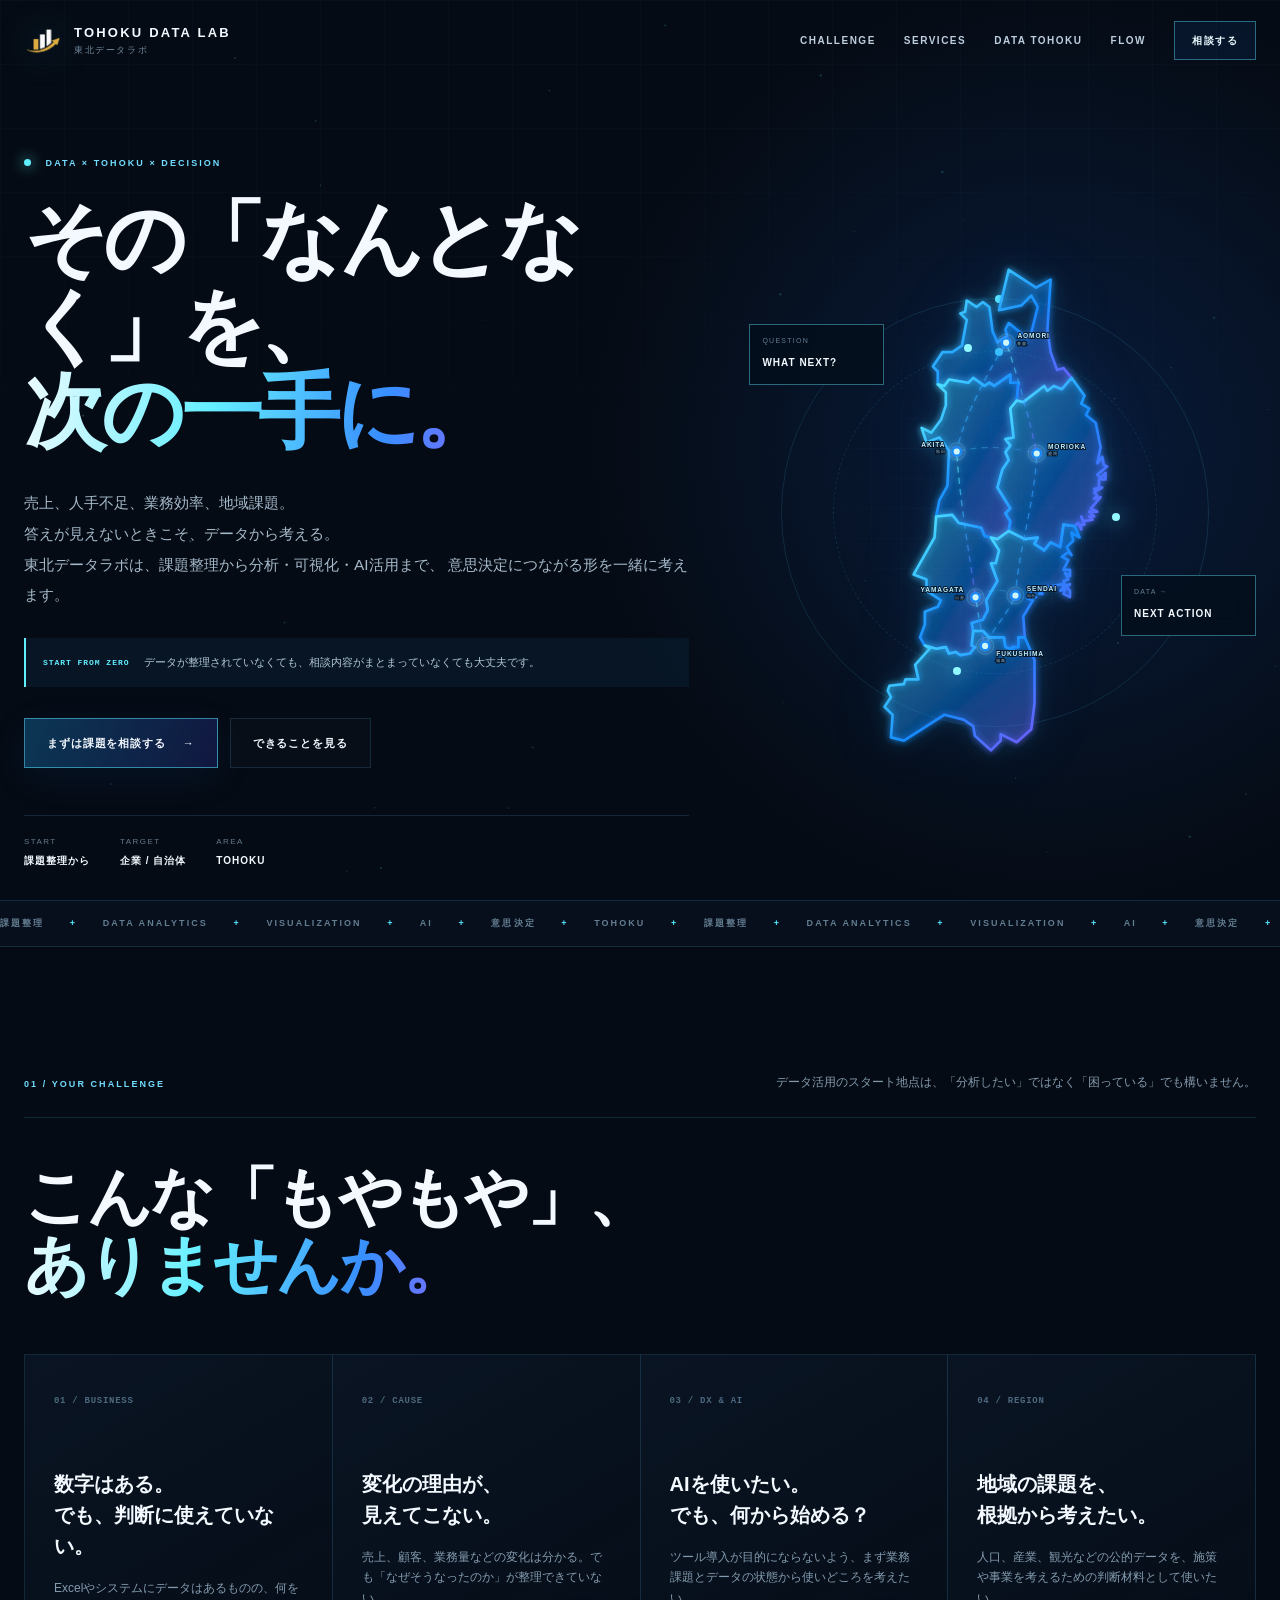
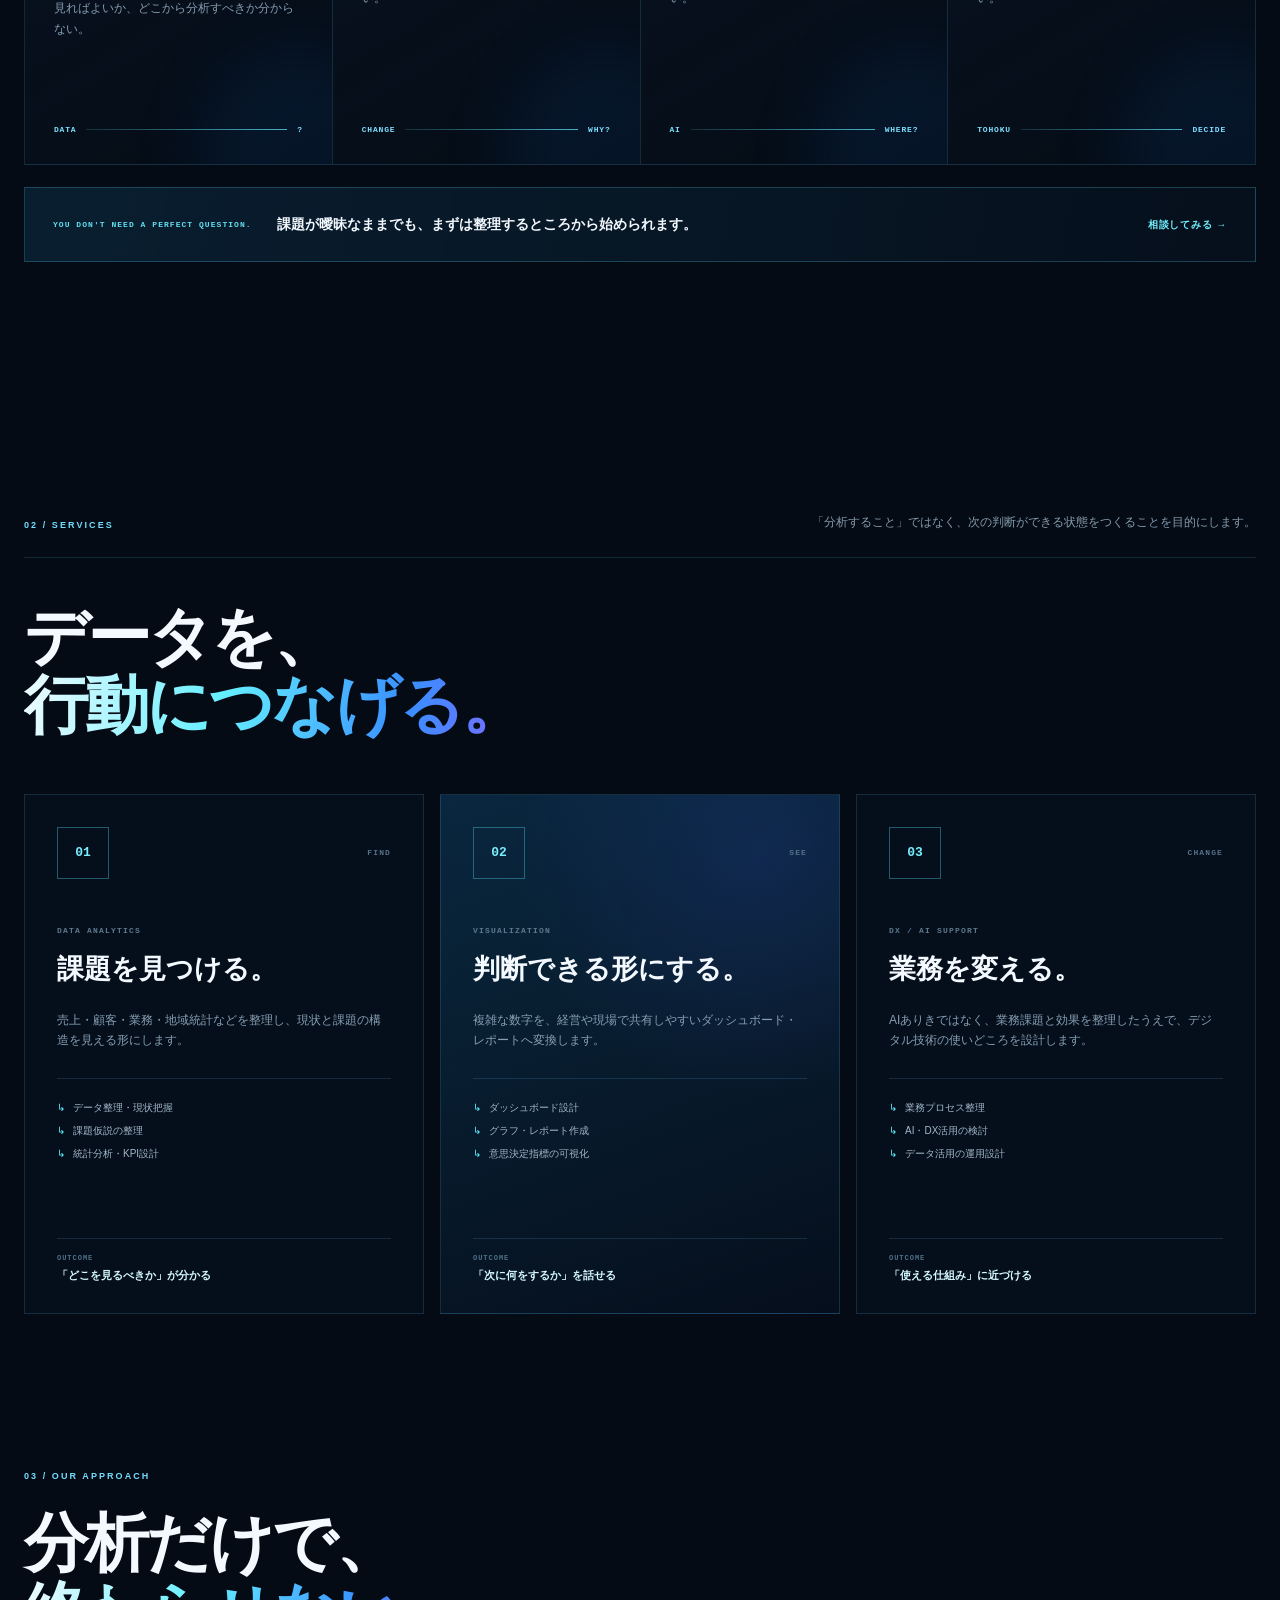
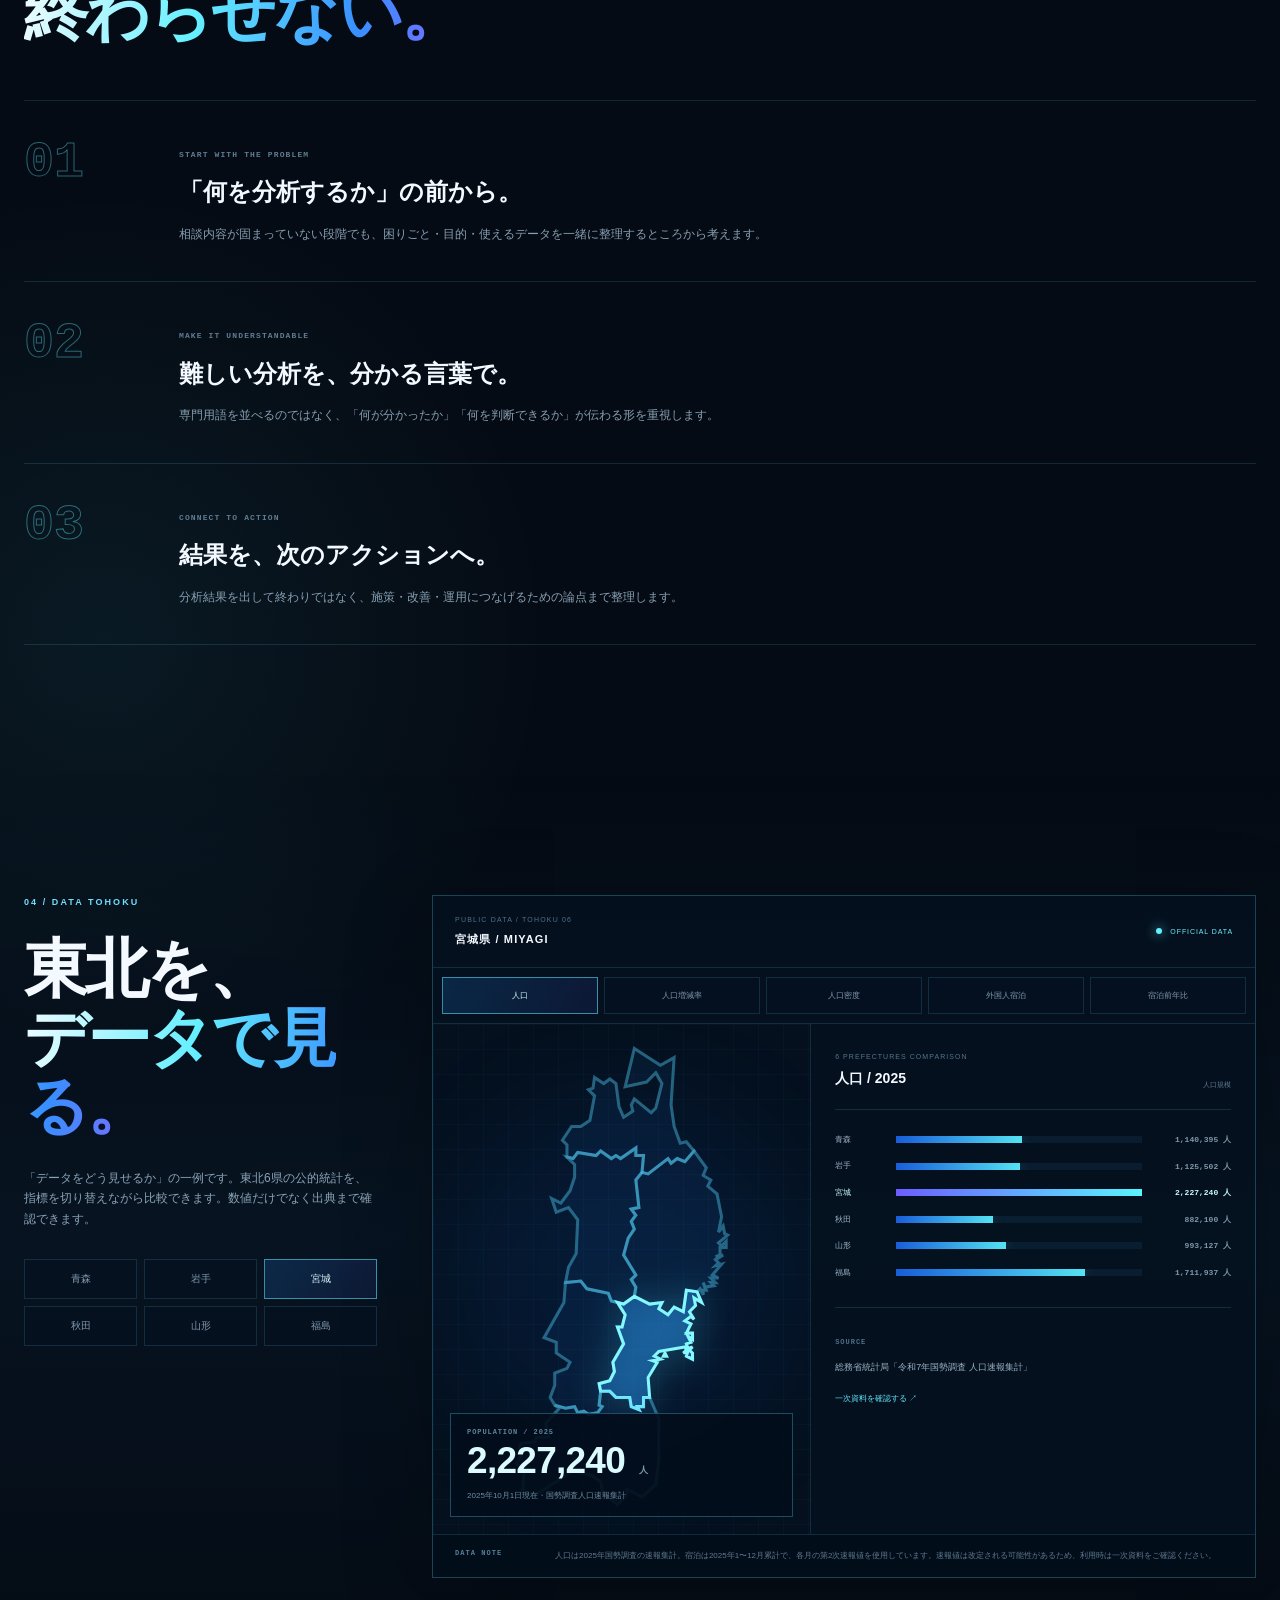
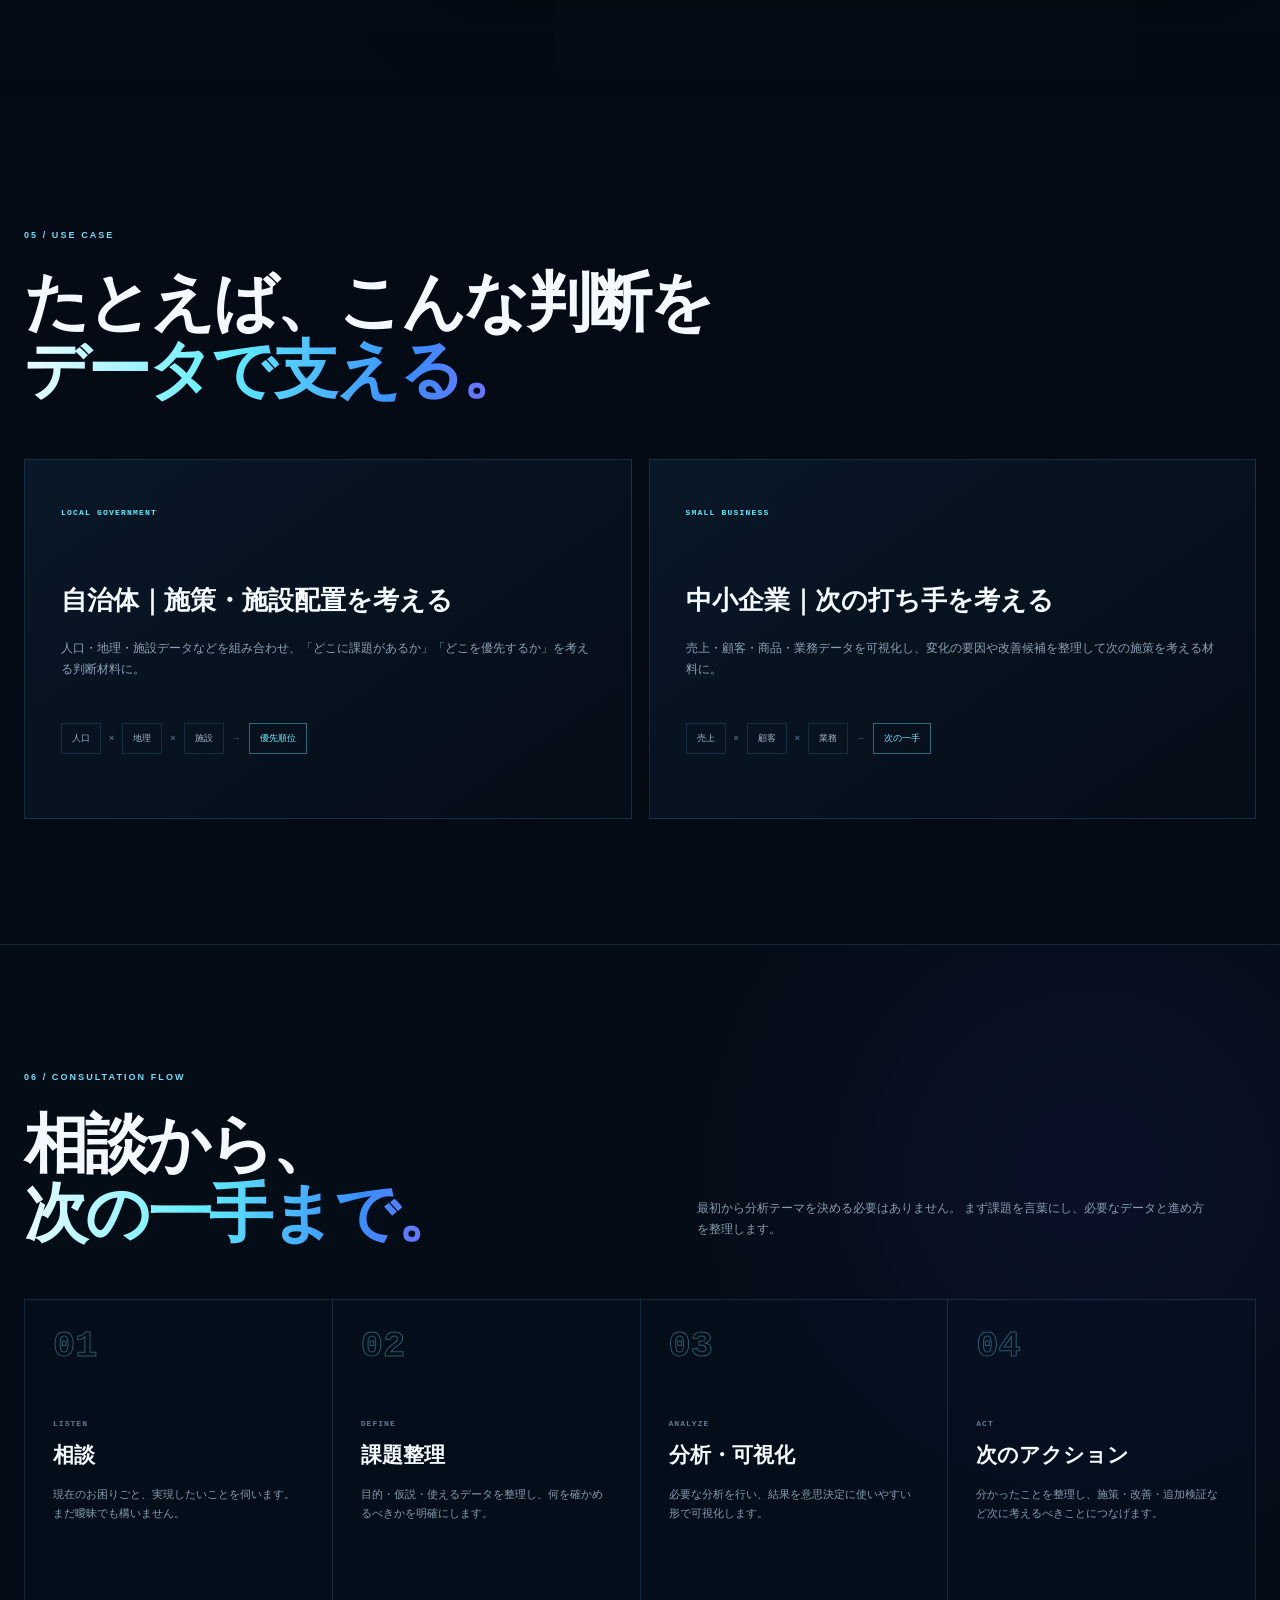
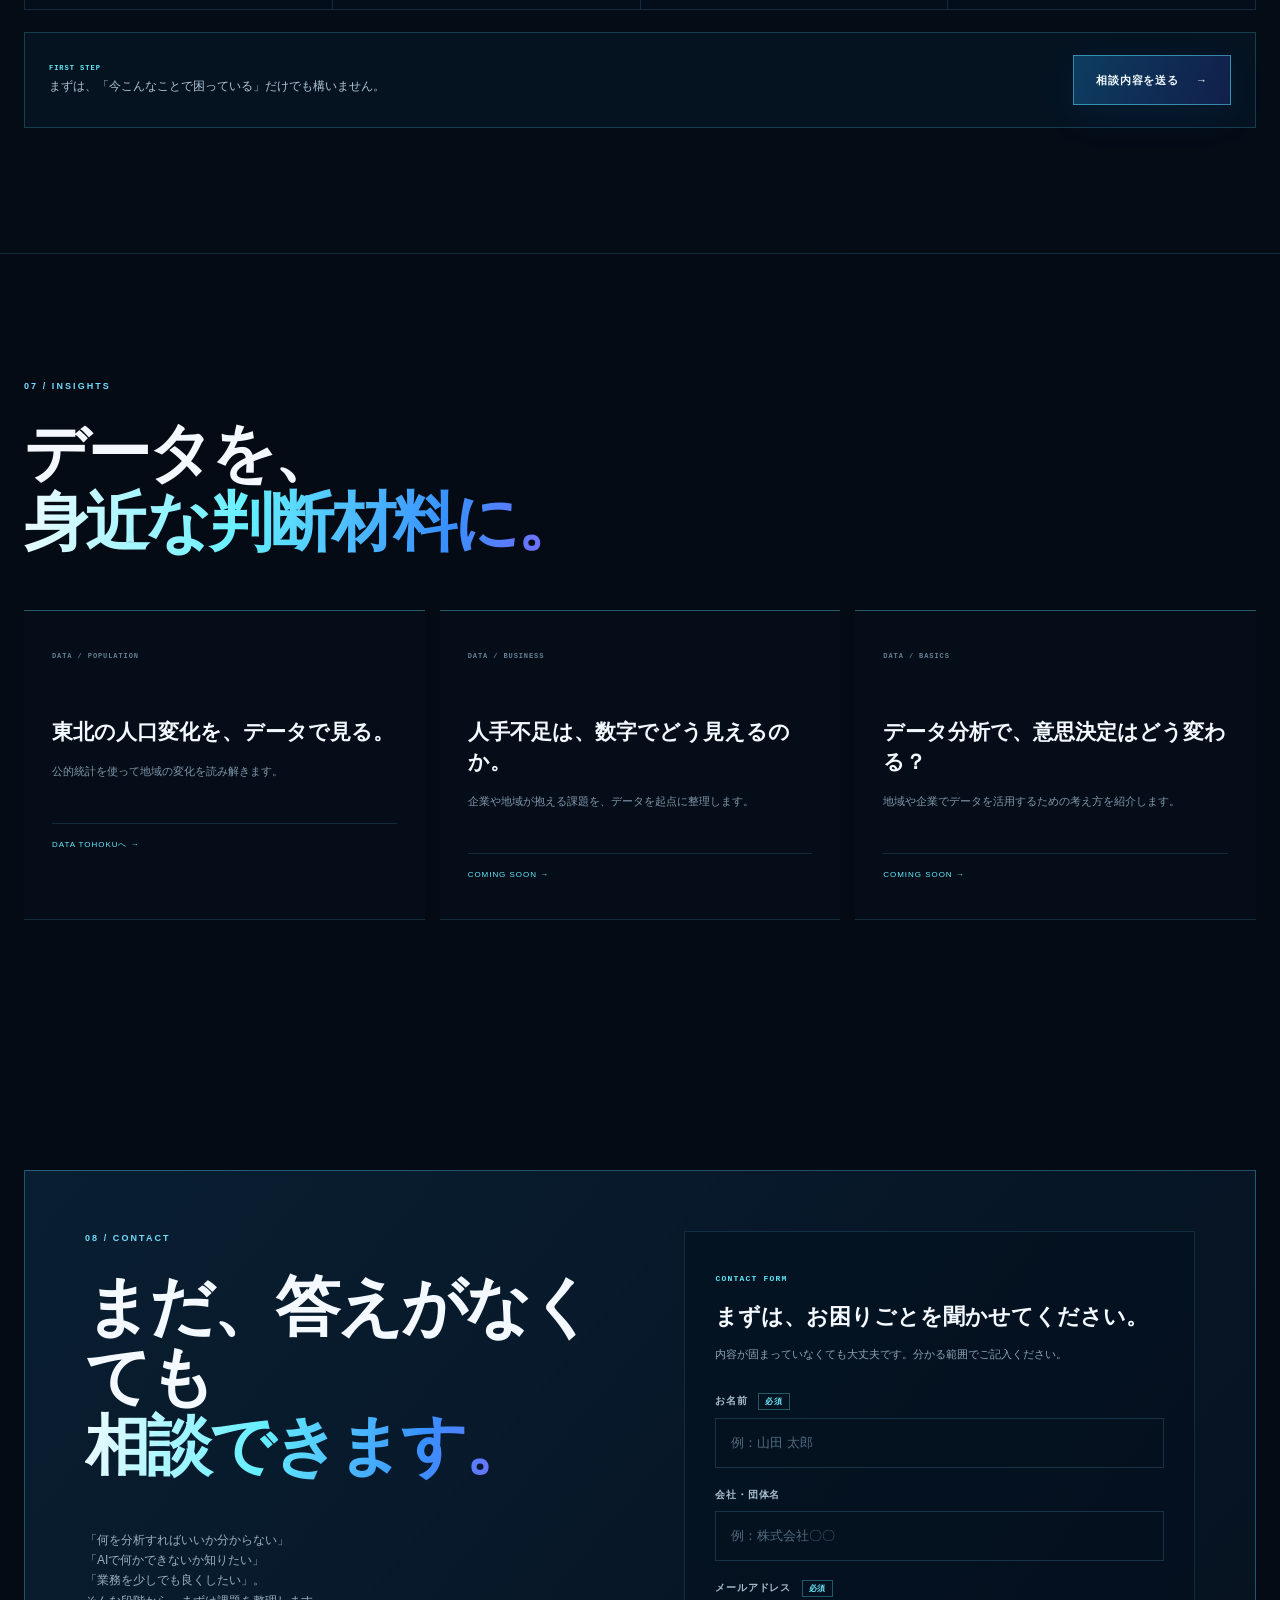
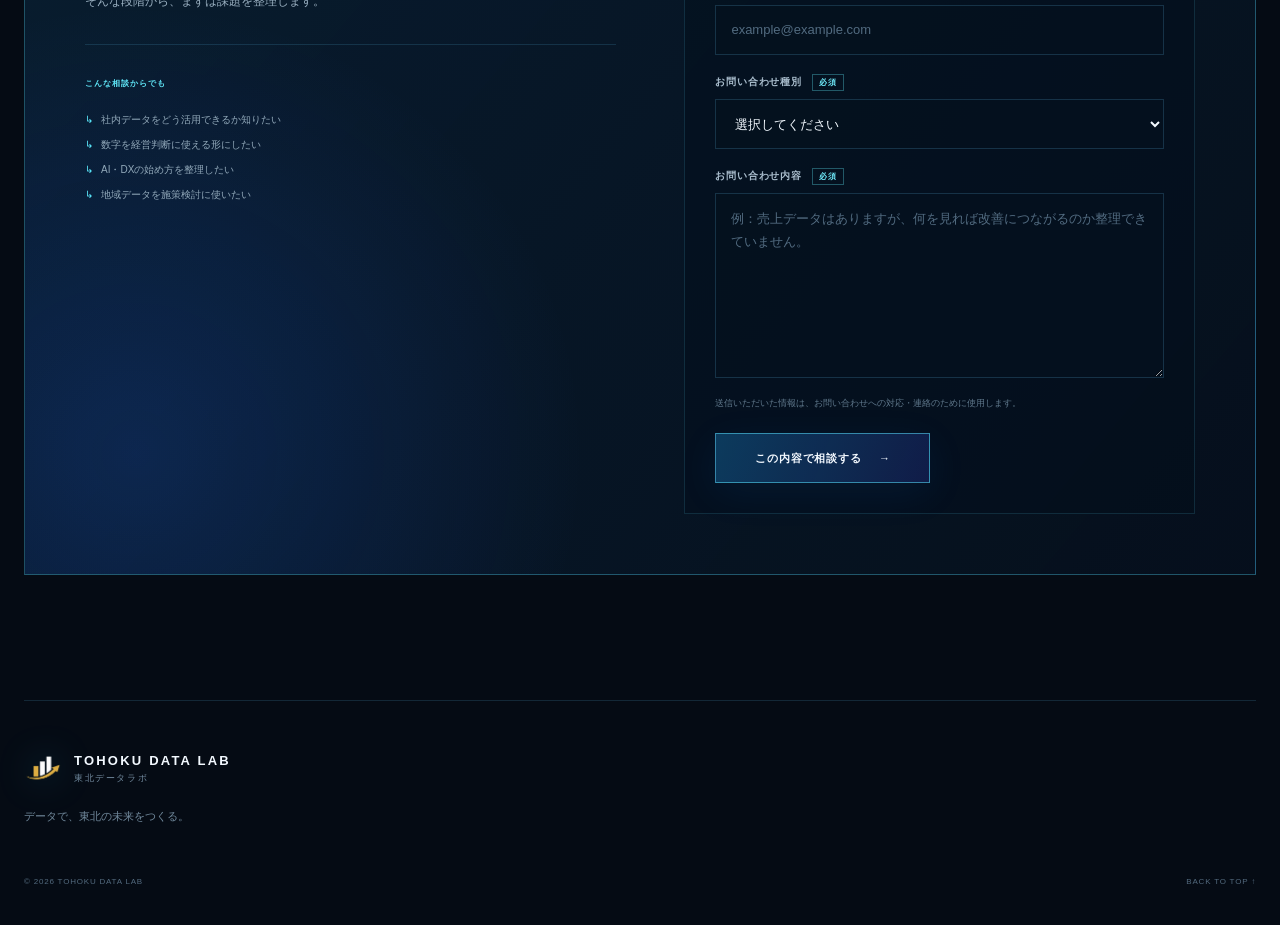
==== commit ee100668: "Add files via upload" ====
--- a/index.html
+++ b/index.html
@@ -6,7 +6,7 @@
   <meta name="description" content="東北データラボ — 東北の企業・自治体が抱える課題を、データ分析・可視化・AI活用で整理し、次の意思決定につなげます。">
   <meta name="theme-color" content="#050b14">
   <meta property="og:title" content="東北データラボ | TOHOKU DATA LAB">
-  <meta property="og:description" content="その「なんとなく」を、データで「次の一手」に。">
+  <meta property="og:description" content="データで「次の一手」を。">
   <meta property="og:type" content="website">
   <title>東北データラボ | TOHOKU DATA LAB</title>
   <link rel="icon" href="./assets/favicon-v3.png?v=3" type="image/png">
@@ -437,7 +437,7 @@
 
   <footer class="footer wrap">
     <a class="brand" href="#top"><img src="./assets/logo-v3.png?v=3" alt="東北データラボ" width="40" height="40"><span><strong>TOHOKU DATA LAB</strong><small>東北データラボ</small></span></a>
-    <p>その「なんとなく」を、データで「次の一手」に。</p>
+    <p>データで、東北の未来をつくる。</p>
     <div><span>© <span id="year"></span> TOHOKU DATA LAB</span><a href="#top">BACK TO TOP ↑</a></div>
   </footer>
 
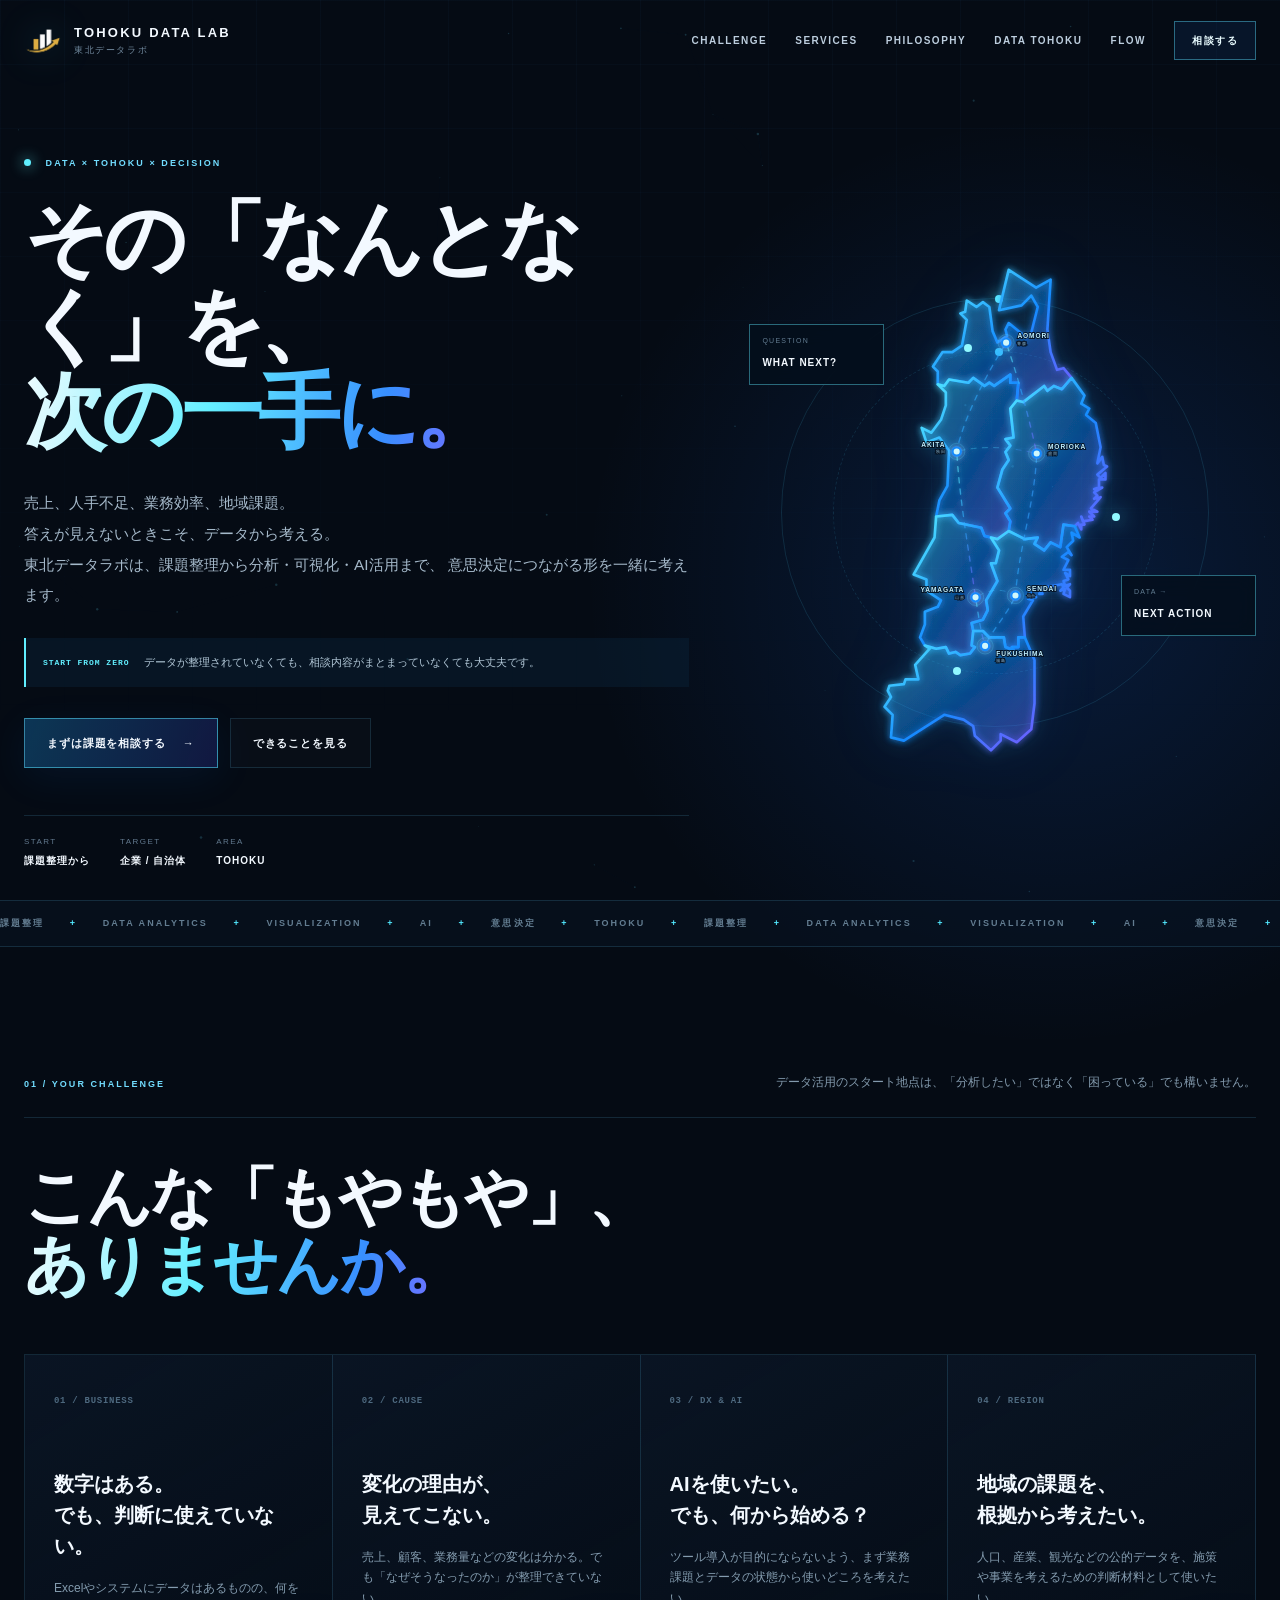
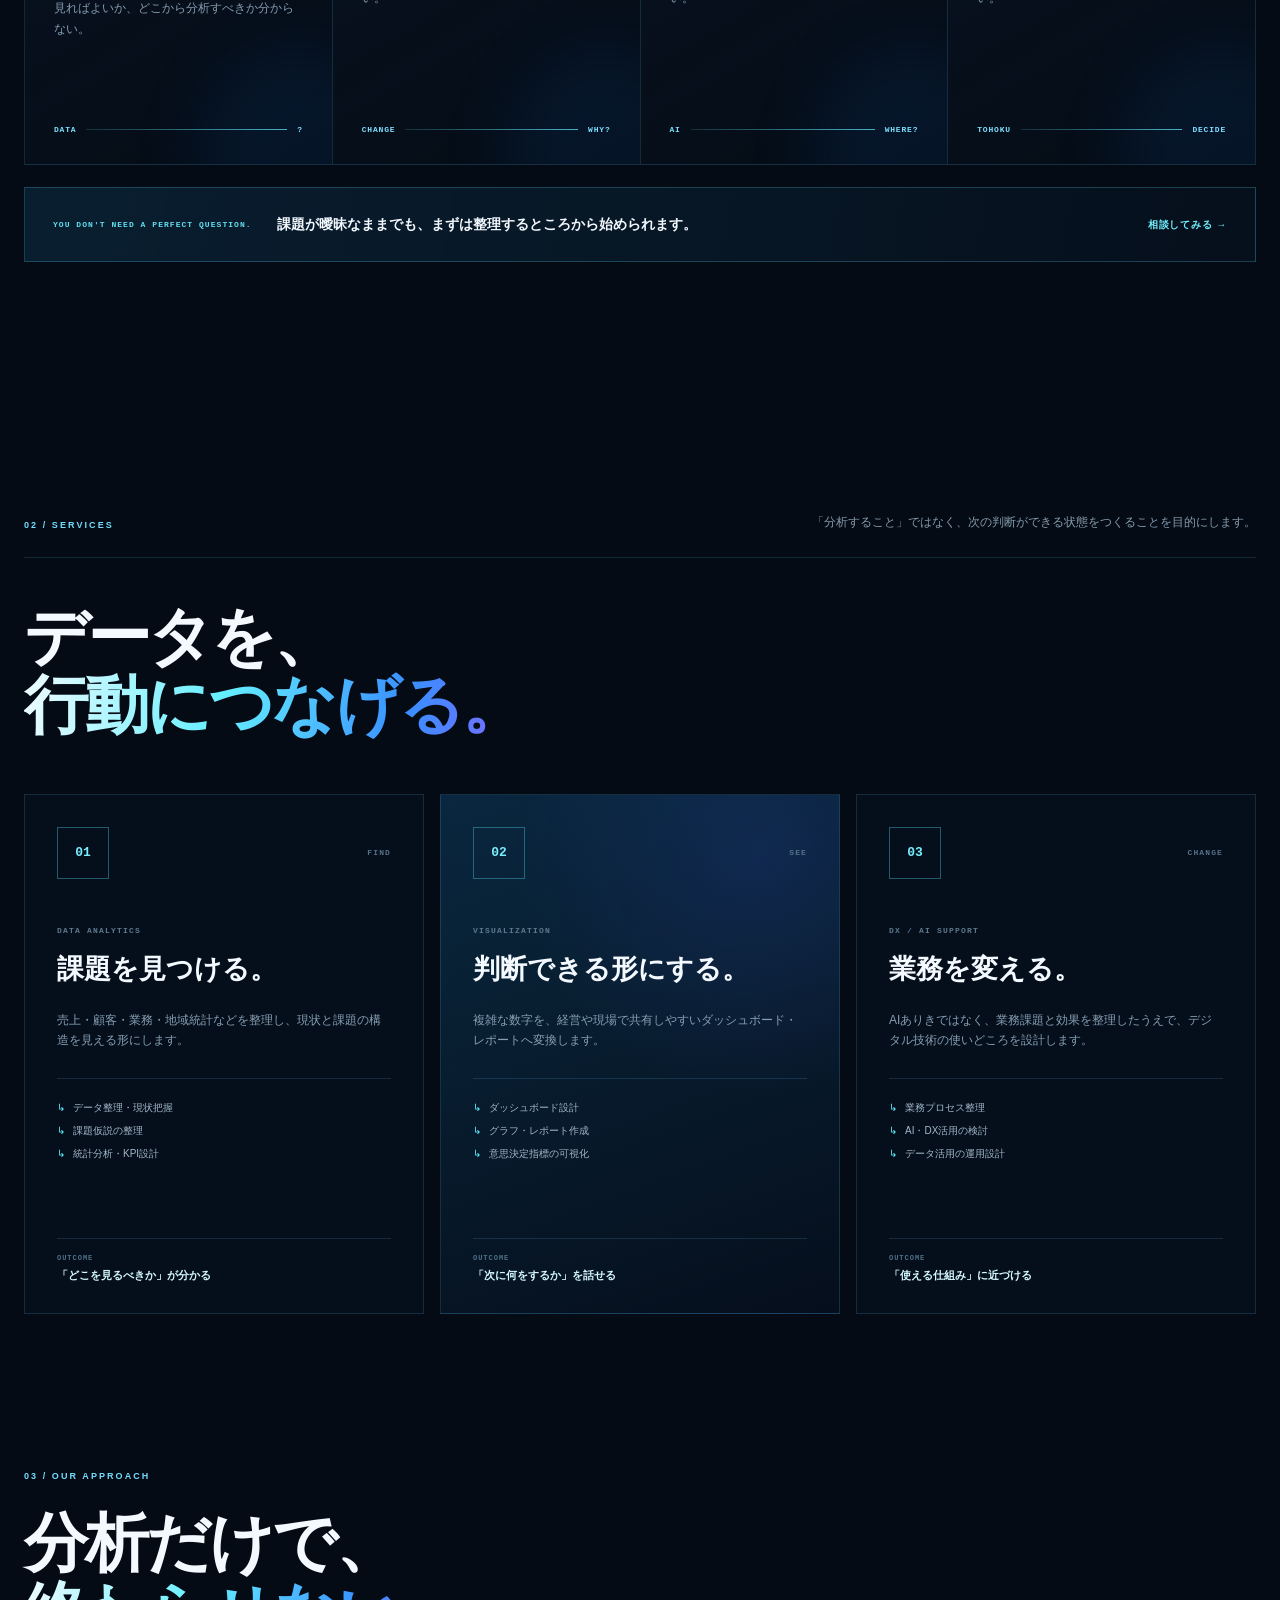
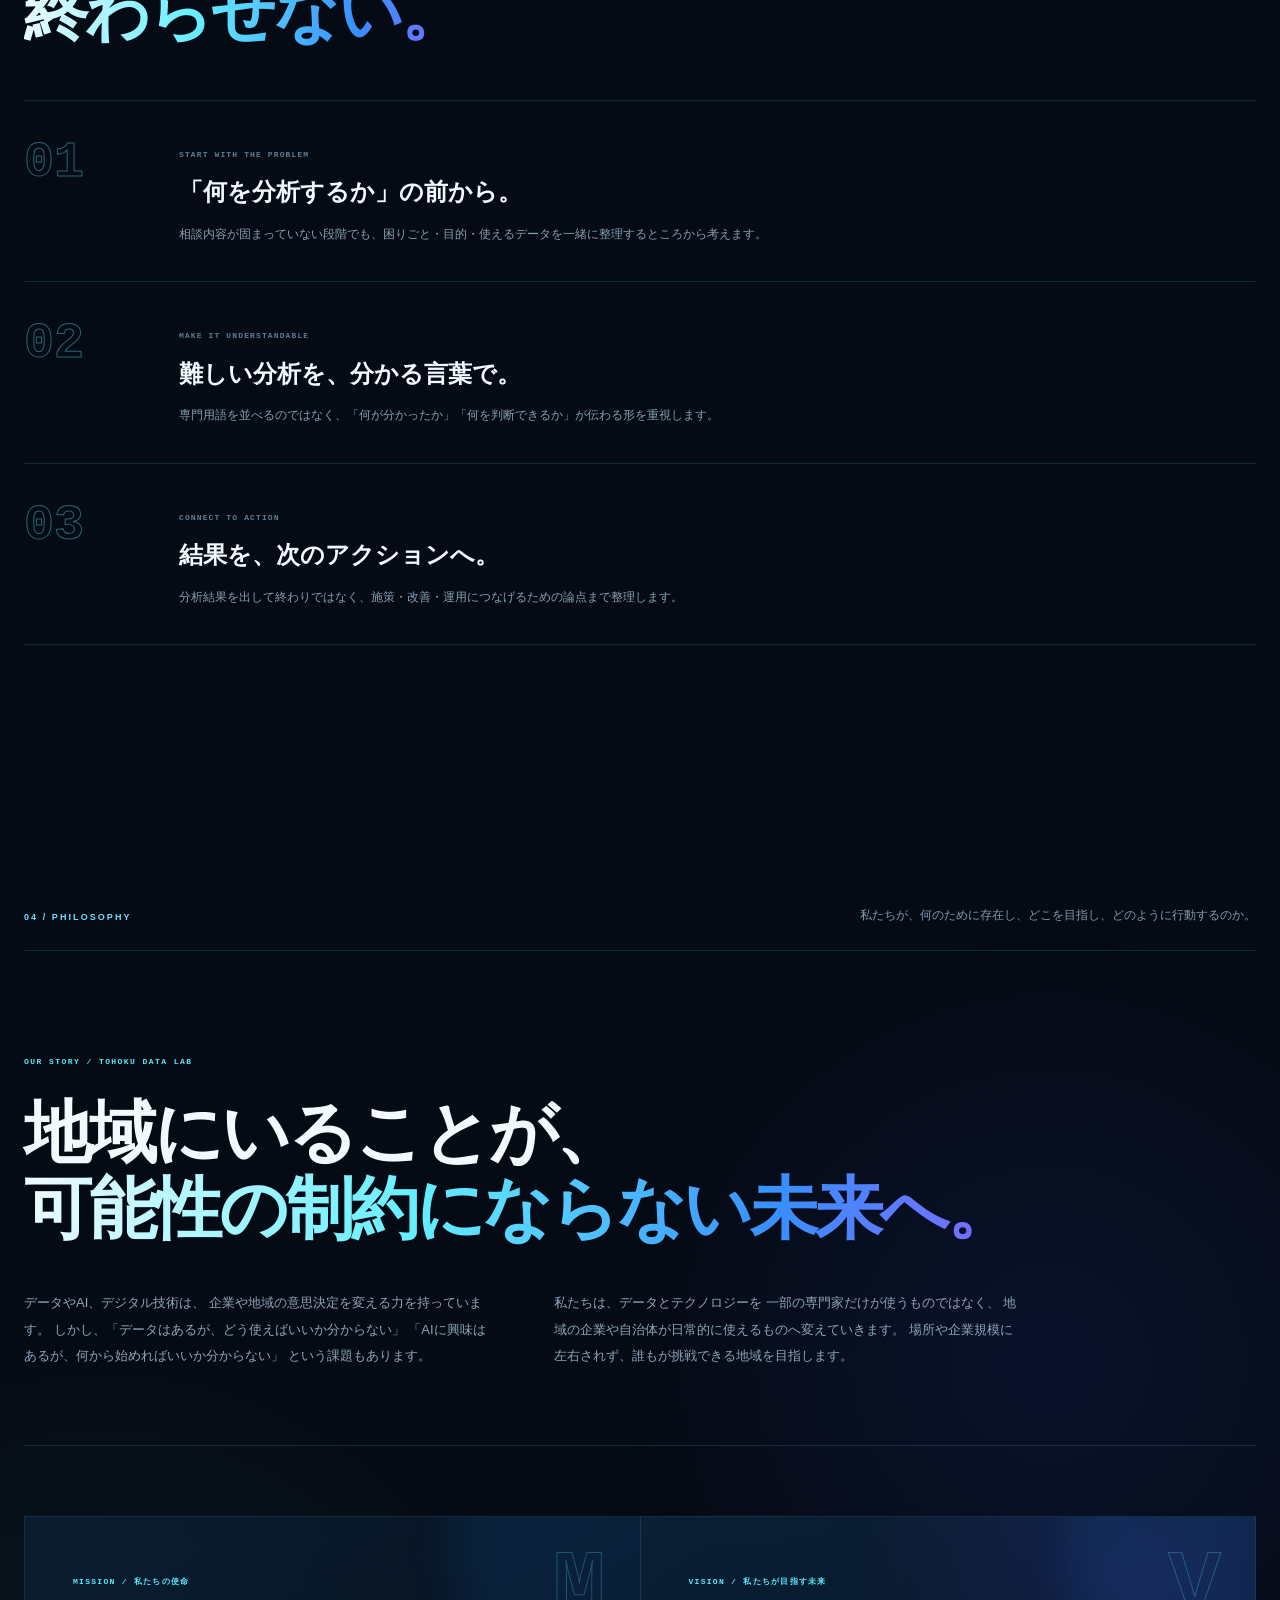
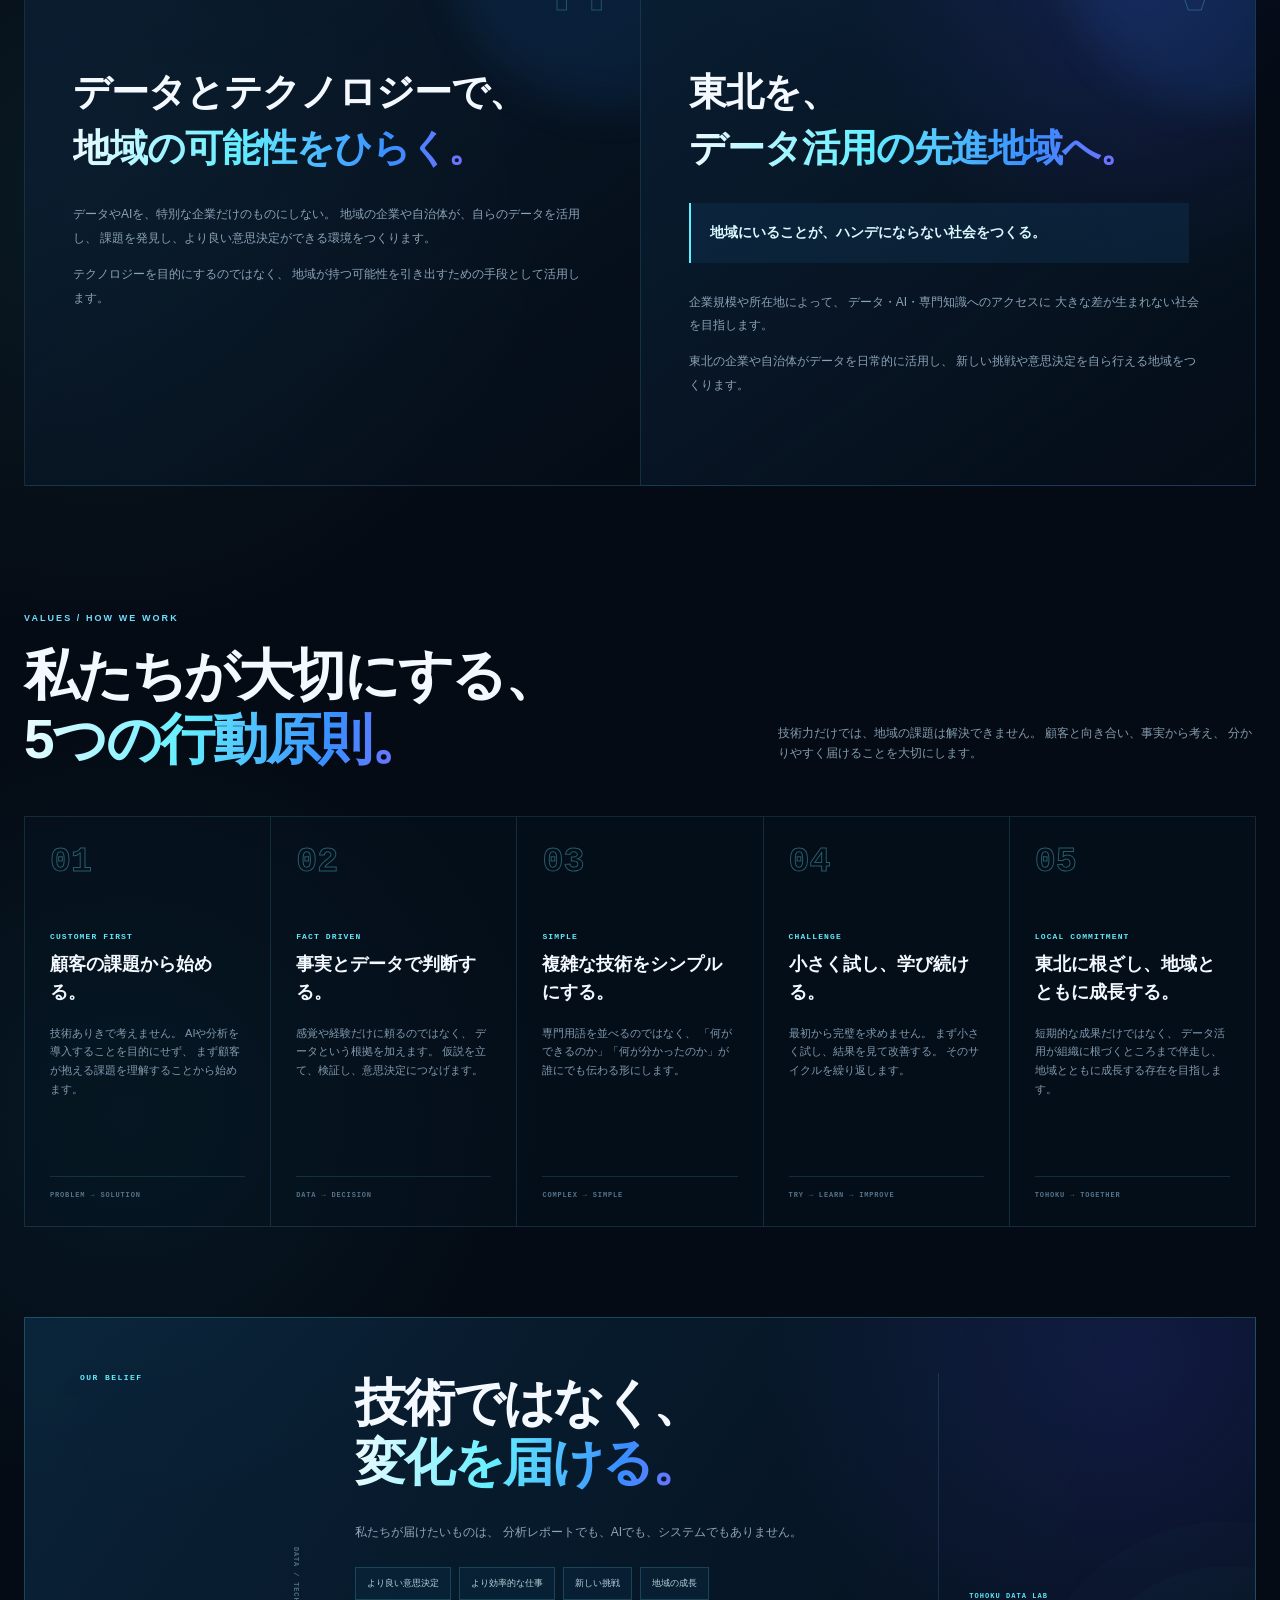
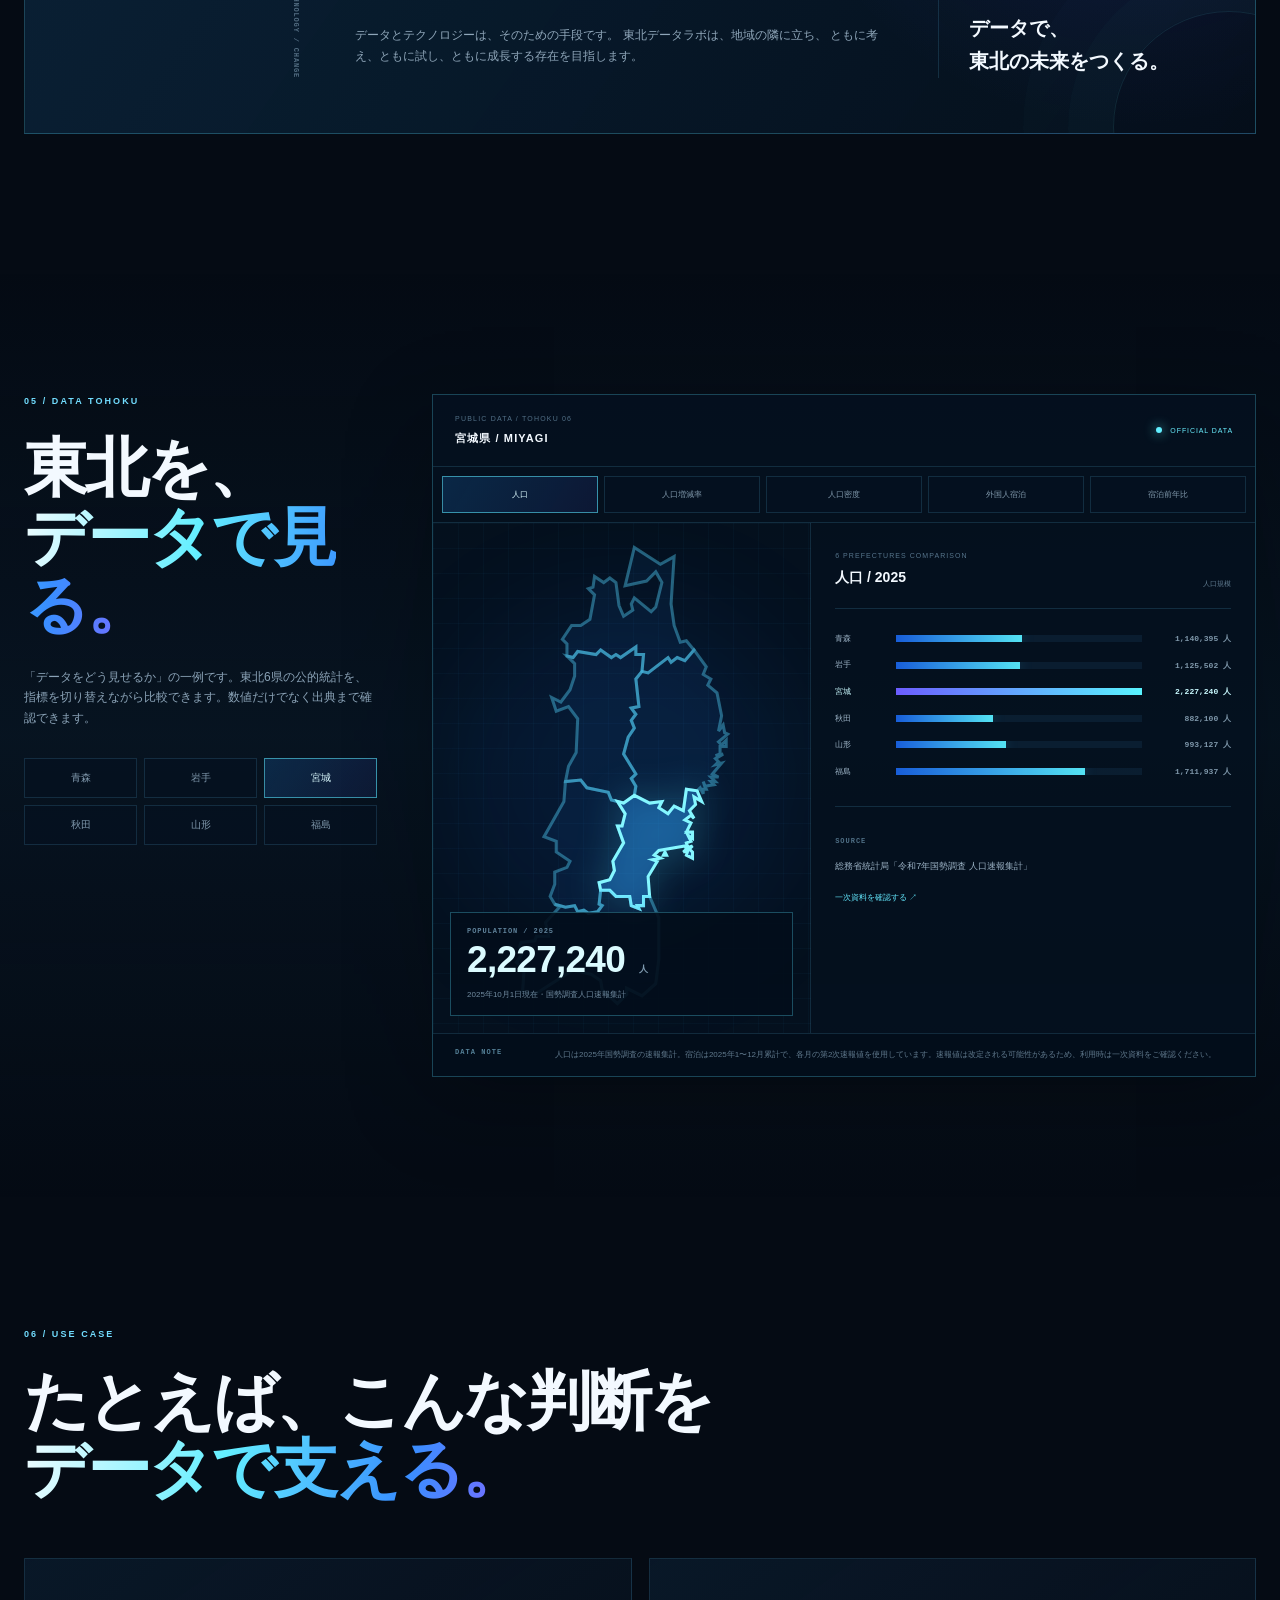
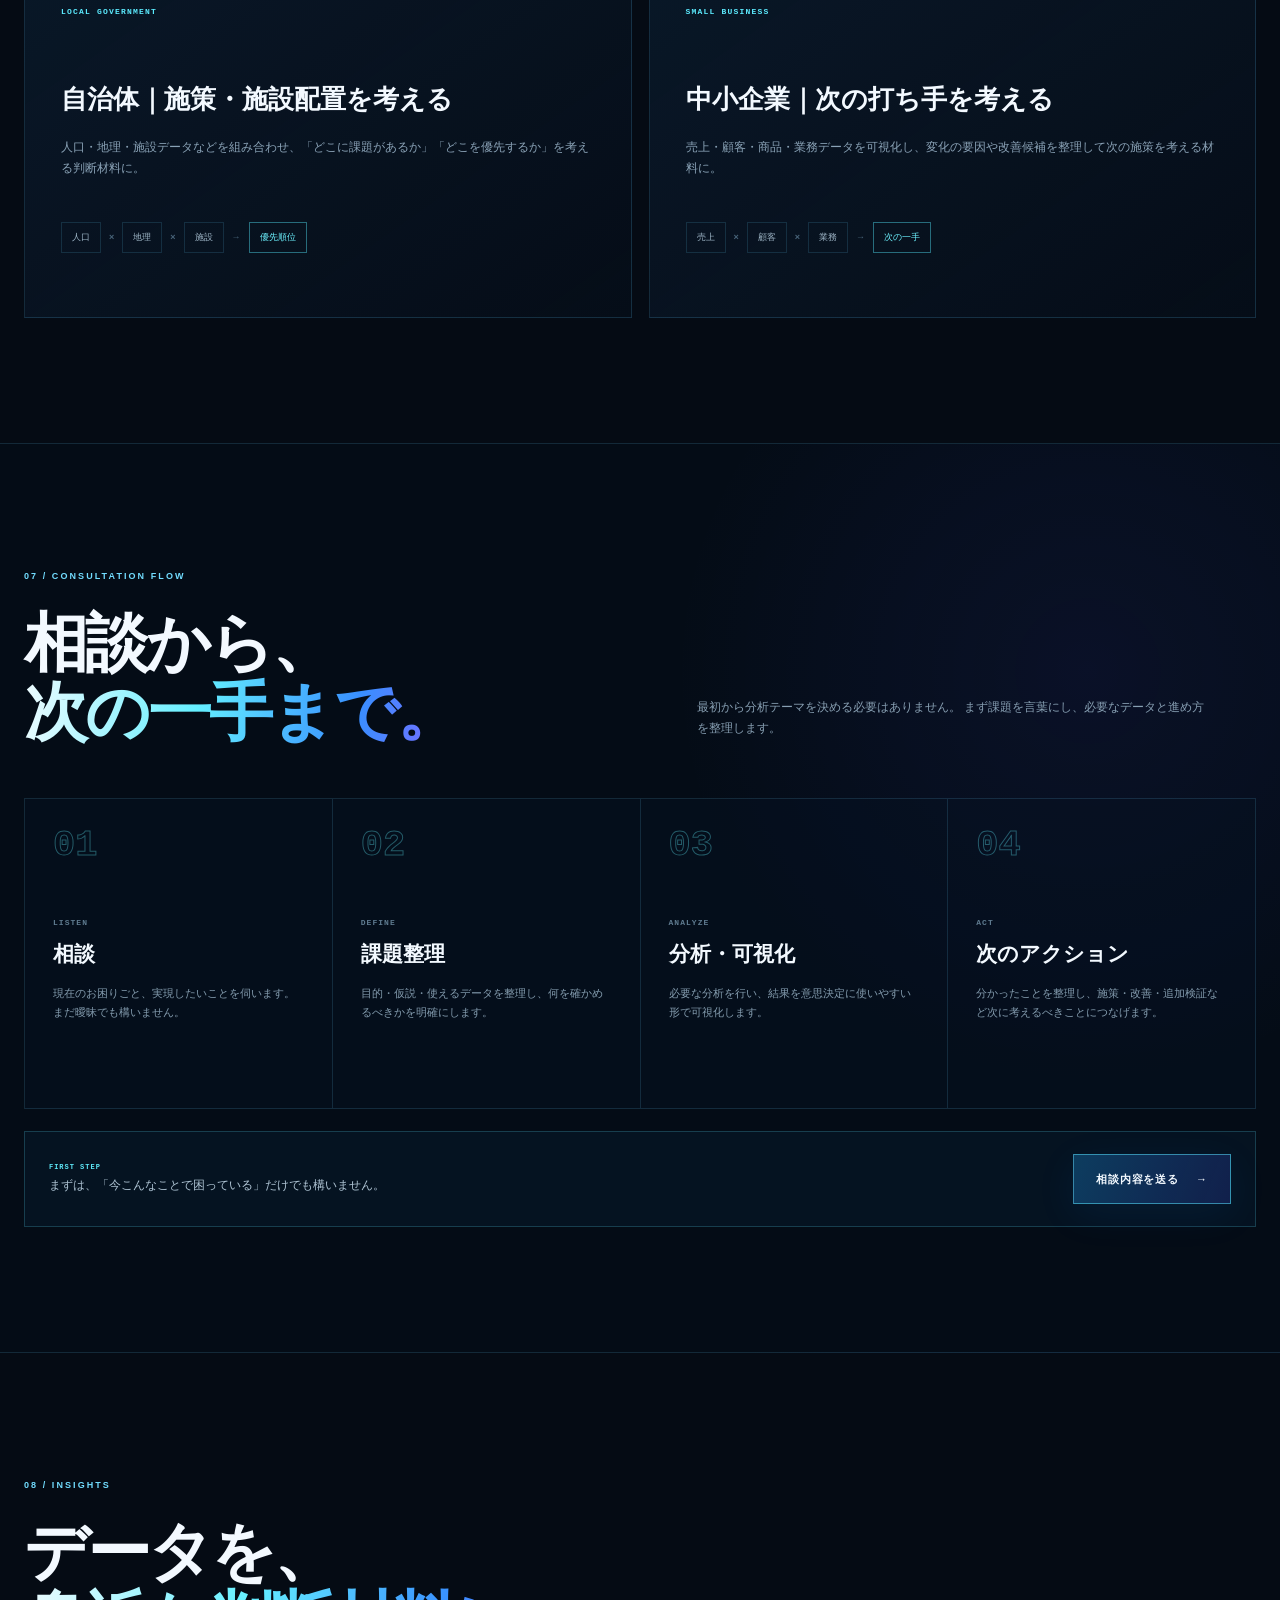
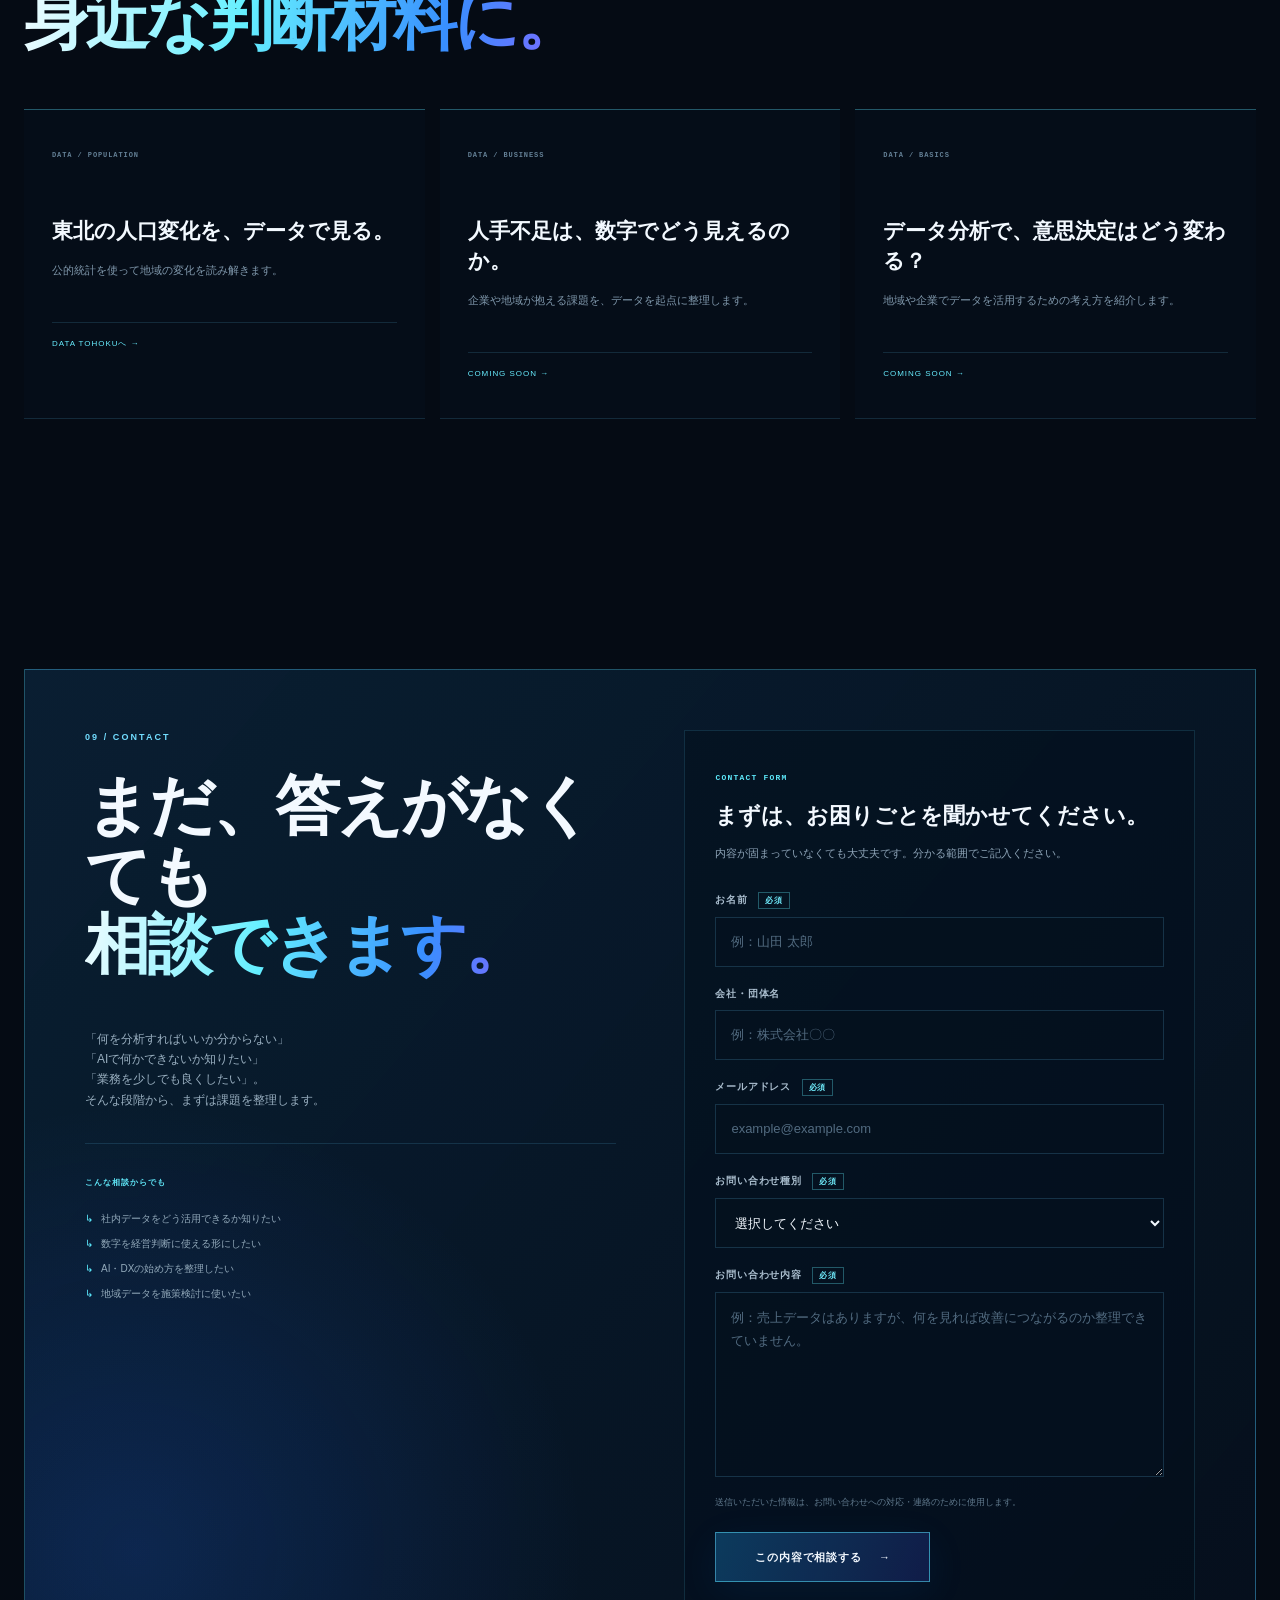
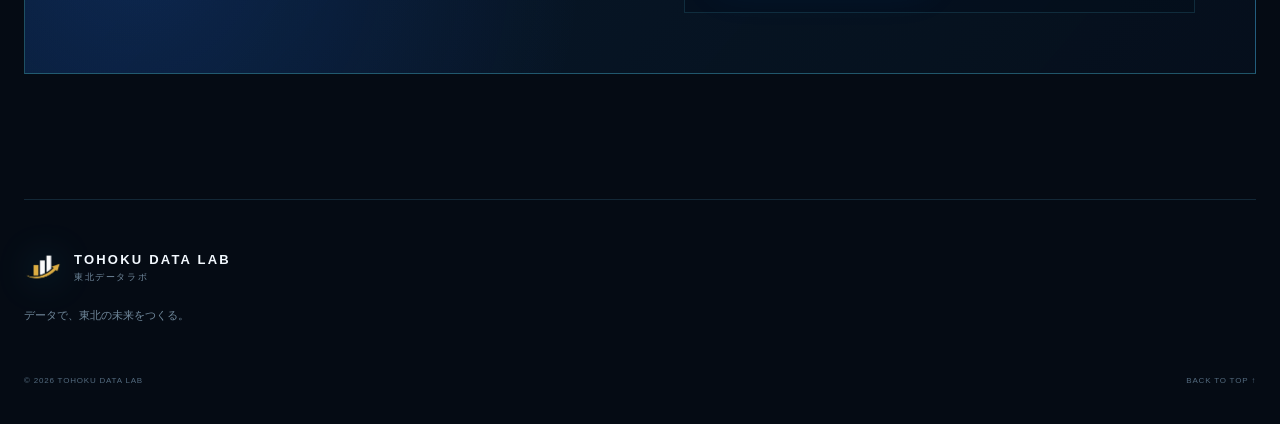
==== commit a3789205: "MVV追加" ====
--- a/index.html
+++ b/index.html
@@ -3,10 +3,10 @@
 <head>
   <meta charset="UTF-8">
   <meta name="viewport" content="width=device-width,initial-scale=1">
-  <meta name="description" content="東北データラボ — 東北の企業・自治体が抱える課題を、データ分析・可視化・AI活用で整理し、次の意思決定につなげます。">
+  <meta name="description" content="東北データラボ — データとテクノロジーで、地域の可能性をひらく。東北の企業・自治体のデータ活用・可視化・AI活用を支援し、より良い意思決定につなげます。">
   <meta name="theme-color" content="#050b14">
   <meta property="og:title" content="東北データラボ | TOHOKU DATA LAB">
-  <meta property="og:description" content="データで「次の一手」を。">
+  <meta property="og:description" content="東北を、データ活用の先進地域へ。データとテクノロジーで、地域の可能性をひらく。">
   <meta property="og:type" content="website">
   <title>東北データラボ | TOHOKU DATA LAB</title>
   <link rel="icon" href="./assets/favicon-v3.png?v=3" type="image/png">
@@ -24,6 +24,7 @@
     <nav class="nav">
       <a href="#about">CHALLENGE</a>
       <a href="#services">SERVICES</a>
+      <a href="#philosophy">PHILOSOPHY</a>
       <a href="#data-tohoku">DATA TOHOKU</a>
       <a href="#flow">FLOW</a>
       <a class="nav-cta" href="#contact">相談する</a>
@@ -206,11 +207,263 @@
         </article>
       </div>
     </section>
-
+    
+    <!-- =====================================================
+         PHILOSOPHY
+    ====================================================== -->
+    <section class="section philosophy-section" id="philosophy">
+      <div class="wrap">
+
+        <div class="section-kicker reveal">
+          <p class="eyebrow">04 / PHILOSOPHY</p>
+          <p>私たちが、何のために存在し、どこを目指し、どのように行動するのか。</p>
+        </div>
+
+        <!-- Brand Story -->
+        <div class="philosophy-intro reveal">
+          <p class="philosophy-code">OUR STORY / TOHOKU DATA LAB</p>
+
+          <h2>
+            地域にいることが、<br>
+            <span>可能性の制約にならない未来へ。</span>
+          </h2>
+
+          <div class="story-grid">
+            <p>
+              データやAI、デジタル技術は、
+              企業や地域の意思決定を変える力を持っています。
+              しかし、「データはあるが、どう使えばいいか分からない」
+              「AIに興味はあるが、何から始めればいいか分からない」
+              という課題もあります。
+            </p>
+
+            <p>
+              私たちは、データとテクノロジーを
+              一部の専門家だけが使うものではなく、
+              地域の企業や自治体が日常的に使えるものへ変えていきます。
+              場所や企業規模に左右されず、誰もが挑戦できる地域を目指します。
+            </p>
+          </div>
+        </div>
+
+
+        <!-- Mission / Vision -->
+        <div class="mv-grid">
+
+          <article class="mv-card mission-card reveal">
+            <div class="mv-number">M</div>
+
+            <div class="mv-content">
+              <small>MISSION / 私たちの使命</small>
+
+              <h3>
+                データとテクノロジーで、<br>
+                <span>地域の可能性をひらく。</span>
+              </h3>
+
+              <p>
+                データやAIを、特別な企業だけのものにしない。
+                地域の企業や自治体が、自らのデータを活用し、
+                課題を発見し、より良い意思決定ができる環境をつくります。
+              </p>
+
+              <p>
+                テクノロジーを目的にするのではなく、
+                地域が持つ可能性を引き出すための手段として活用します。
+              </p>
+            </div>
+          </article>
+
+
+          <article class="mv-card vision-card reveal">
+            <div class="mv-number">V</div>
+
+            <div class="mv-content">
+              <small>VISION / 私たちが目指す未来</small>
+
+              <h3>
+                東北を、<br>
+                <span>データ活用の先進地域へ。</span>
+              </h3>
+
+              <strong class="vision-statement">
+                地域にいることが、ハンデにならない社会をつくる。
+              </strong>
+
+              <p>
+                企業規模や所在地によって、
+                データ・AI・専門知識へのアクセスに
+                大きな差が生まれない社会を目指します。
+              </p>
+
+              <p>
+                東北の企業や自治体がデータを日常的に活用し、
+                新しい挑戦や意思決定を自ら行える地域をつくります。
+              </p>
+            </div>
+          </article>
+
+        </div>
+
+
+        <!-- Values -->
+        <div class="values-header reveal">
+          <div>
+            <p class="eyebrow">VALUES / HOW WE WORK</p>
+            <h3>
+              私たちが大切にする、<br>
+              <span>5つの行動原則。</span>
+            </h3>
+          </div>
+
+          <p>
+            技術力だけでは、地域の課題は解決できません。
+            顧客と向き合い、事実から考え、
+            分かりやすく届けることを大切にします。
+          </p>
+        </div>
+
+
+        <div class="values-grid">
+
+          <article class="value-card reveal">
+            <span class="value-no">01</span>
+            <small>CUSTOMER FIRST</small>
+            <h4>顧客の課題から始める。</h4>
+
+            <p>
+              技術ありきで考えません。
+              AIや分析を導入することを目的にせず、
+              まず顧客が抱える課題を理解することから始めます。
+            </p>
+
+            <div class="value-keyword">
+              PROBLEM → SOLUTION
+            </div>
+          </article>
+
+
+          <article class="value-card reveal">
+            <span class="value-no">02</span>
+            <small>FACT DRIVEN</small>
+            <h4>事実とデータで判断する。</h4>
+
+            <p>
+              感覚や経験だけに頼るのではなく、
+              データという根拠を加えます。
+              仮説を立て、検証し、意思決定につなげます。
+            </p>
+
+            <div class="value-keyword">
+              DATA → DECISION
+            </div>
+          </article>
+
+
+          <article class="value-card reveal">
+            <span class="value-no">03</span>
+            <small>SIMPLE</small>
+            <h4>複雑な技術をシンプルにする。</h4>
+
+            <p>
+              専門用語を並べるのではなく、
+              「何ができるのか」「何が分かったのか」が
+              誰にでも伝わる形にします。
+            </p>
+
+            <div class="value-keyword">
+              COMPLEX → SIMPLE
+            </div>
+          </article>
+
+
+          <article class="value-card reveal">
+            <span class="value-no">04</span>
+            <small>CHALLENGE</small>
+            <h4>小さく試し、学び続ける。</h4>
+
+            <p>
+              最初から完璧を求めません。
+              まず小さく試し、結果を見て改善する。
+              そのサイクルを繰り返します。
+            </p>
+
+            <div class="value-keyword">
+              TRY → LEARN → IMPROVE
+            </div>
+          </article>
+
+
+          <article class="value-card reveal">
+            <span class="value-no">05</span>
+            <small>LOCAL COMMITMENT</small>
+            <h4>東北に根ざし、地域とともに成長する。</h4>
+
+            <p>
+              短期的な成果だけではなく、
+              データ活用が組織に根づくところまで伴走し、
+              地域とともに成長する存在を目指します。
+            </p>
+
+            <div class="value-keyword">
+              TOHOKU → TOGETHER
+            </div>
+          </article>
+
+        </div>
+
+
+        <!-- Our Belief -->
+        <div class="belief-panel reveal">
+
+          <div class="belief-label">
+            <small>OUR BELIEF</small>
+            <span>DATA / TECHNOLOGY / CHANGE</span>
+          </div>
+
+          <div class="belief-content">
+
+            <h3>
+              技術ではなく、<br>
+              <span>変化を届ける。</span>
+            </h3>
+
+            <p>
+              私たちが届けたいものは、
+              分析レポートでも、AIでも、システムでもありません。
+            </p>
+
+            <div class="belief-outcomes">
+              <span>より良い意思決定</span>
+              <span>より効率的な仕事</span>
+              <span>新しい挑戦</span>
+              <span>地域の成長</span>
+            </div>
+
+            <p>
+              データとテクノロジーは、そのための手段です。
+              東北データラボは、地域の隣に立ち、
+              ともに考え、ともに試し、ともに成長する存在を目指します。
+            </p>
+
+          </div>
+
+          <div class="belief-message">
+            <small>TOHOKU DATA LAB</small>
+            <strong>
+              データで、<br>
+              東北の未来をつくる。
+            </strong>
+          </div>
+
+        </div>
+
+      </div>
+    </section>
     <section class="data-section" id="data-tohoku">
       <div class="wrap data-layout reveal">
         <aside class="data-intro">
-          <p class="eyebrow">04 / DATA TOHOKU</p>
+          <p class="eyebrow">05 / DATA TOHOKU</p>
           <h2>東北を、<br><span>データで見る。</span></h2>
           <p>「データをどう見せるか」の一例です。東北6県の公的統計を、指標を切り替えながら比較できます。数値だけでなく出典まで確認できます。</p>
 
@@ -284,7 +537,7 @@
 
     <section class="section wrap usecases">
       <div class="heading reveal">
-        <p class="eyebrow">05 / USE CASE</p>
+        <p class="eyebrow">06 / USE CASE</p>
         <h2>たとえば、こんな判断を<br><span>データで支える。</span></h2>
       </div>
       <div class="cases">
@@ -297,7 +550,7 @@
       <div class="wrap">
         <div class="flow-head reveal">
           <div class="heading">
-            <p class="eyebrow">06 / CONSULTATION FLOW</p>
+            <p class="eyebrow">07 / CONSULTATION FLOW</p>
             <h2>相談から、<br><span>次の一手まで。</span></h2>
           </div>
           <p>
@@ -341,7 +594,7 @@
     </section>
 
     <section class="section wrap" id="insights">
-      <div class="heading reveal"><p class="eyebrow">07 / INSIGHTS</p><h2>データを、<br><span>身近な判断材料に。</span></h2></div>
+      <div class="heading reveal"><p class="eyebrow">08 / INSIGHTS</p><h2>データを、<br><span>身近な判断材料に。</span></h2></div>
       <div class="insights">
         <article class="insight reveal"><small>DATA / POPULATION</small><h3>東北の人口変化を、データで見る。</h3><p>公的統計を使って地域の変化を読み解きます。</p><a href="#data-tohoku">DATA TOHOKUへ →</a></article>
         <article class="insight reveal"><small>DATA / BUSINESS</small><h3>人手不足は、数字でどう見えるのか。</h3><p>企業や地域が抱える課題を、データを起点に整理します。</p><a href="#contact">COMING SOON →</a></article>
@@ -352,7 +605,7 @@
     <section class="section wrap" id="contact">
       <div class="contact reveal">
         <div class="contact-heading">
-          <p class="eyebrow">08 / CONTACT</p>
+          <p class="eyebrow">09 / CONTACT</p>
           <h2>まだ、答えがなくても<br><span>相談できます。</span></h2>
           <p class="contact-intro">
             「何を分析すればいいか分からない」
--- a/styles.css
+++ b/styles.css
@@ -614,3 +614,469 @@
     transition-duration:.001ms!important;
   }
 }
+/* =========================================================
+   PHILOSOPHY
+   ========================================================= */
+
+.philosophy-section{
+  position:relative;
+  padding-top:135px;
+  padding-bottom:135px;
+  background:
+    radial-gradient(circle at 82% 22%,rgba(60,82,255,.10),transparent 27rem),
+    radial-gradient(circle at 10% 72%,rgba(37,211,255,.07),transparent 26rem);
+}
+
+.philosophy-intro{
+  padding:60px 0 75px;
+  border-bottom:1px solid var(--line);
+}
+
+.philosophy-code{
+  margin:0 0 28px;
+  color:#59e7f8;
+  font:700 8px/1.4 monospace;
+  letter-spacing:.18em;
+}
+
+.philosophy-intro h2{
+  max-width:1000px;
+  margin:0;
+  font-size:clamp(42px,5.3vw,72px);
+  font-weight:600;
+  line-height:1.13;
+  letter-spacing:-.045em;
+}
+
+.philosophy-intro h2 span,
+.values-header h3 span,
+.mv-content h3 span,
+.belief-content h3 span{
+  color:transparent;
+  background:linear-gradient(
+    100deg,
+    #effcff 0%,
+    #64efff 40%,
+    #388fff 76%,
+    #8067ff 100%
+  );
+  background-clip:text;
+  -webkit-background-clip:text;
+}
+
+.story-grid{
+  max-width:1000px;
+  margin-top:42px;
+  display:grid;
+  grid-template-columns:1fr 1fr;
+  gap:60px;
+}
+
+.story-grid p{
+  margin:0;
+  color:#8ea6b9;
+  font-size:13px;
+  line-height:2.05;
+}
+
+
+/* Mission / Vision */
+
+.mv-grid{
+  display:grid;
+  grid-template-columns:1fr 1fr;
+  border-left:1px solid var(--line);
+  margin-top:70px;
+}
+
+.mv-card{
+  position:relative;
+  min-height:570px;
+  padding:48px;
+  border-top:1px solid var(--line);
+  border-right:1px solid var(--line);
+  border-bottom:1px solid var(--line);
+  background:
+    linear-gradient(
+      145deg,
+      rgba(13,35,59,.68),
+      rgba(5,15,27,.40)
+    );
+  overflow:hidden;
+}
+
+.mv-card:before{
+  content:"";
+  position:absolute;
+  width:320px;
+  height:320px;
+  top:-130px;
+  right:-130px;
+  border-radius:50%;
+  background:rgba(35,137,255,.10);
+  filter:blur(20px);
+}
+
+.vision-card{
+  background:
+    radial-gradient(circle at 83% 12%,rgba(93,76,255,.15),transparent 18rem),
+    linear-gradient(145deg,rgba(12,39,64,.73),rgba(5,15,27,.44));
+}
+
+.mv-number{
+  position:absolute;
+  top:26px;
+  right:34px;
+  color:transparent;
+  -webkit-text-stroke:1px rgba(96,239,255,.26);
+  font:600 88px/1 monospace;
+}
+
+.mv-content{
+  position:relative;
+  z-index:2;
+}
+
+.mv-content>small{
+  color:#5ce8fa;
+  font:700 8px monospace;
+  letter-spacing:.16em;
+}
+
+.mv-content h3{
+  max-width:520px;
+  margin:72px 0 28px;
+  font-size:clamp(27px,3vw,40px);
+  line-height:1.45;
+  letter-spacing:-.025em;
+}
+
+.mv-content p{
+  max-width:530px;
+  margin:13px 0 0;
+  color:#8ba3b7;
+  font-size:12px;
+  line-height:1.95;
+}
+
+.vision-statement{
+  display:block;
+  max-width:500px;
+  margin:0 0 28px;
+  padding:17px 19px;
+  border-left:2px solid var(--cyan);
+  background:rgba(19,61,94,.34);
+  color:#d9f9ff;
+  font-size:14px;
+  line-height:1.8;
+}
+
+
+/* Values */
+
+.values-header{
+  display:grid;
+  grid-template-columns:1fr .7fr;
+  gap:70px;
+  align-items:end;
+  margin:125px 0 45px;
+}
+
+.values-header .eyebrow{
+  margin-bottom:18px;
+}
+
+.values-header h3{
+  margin:0;
+  font-size:clamp(34px,4.3vw,57px);
+  line-height:1.15;
+  letter-spacing:-.04em;
+}
+
+.values-header>p{
+  margin:0 0 7px;
+  color:#849caf;
+  font-size:12px;
+}
+
+.values-grid{
+  display:grid;
+  grid-template-columns:repeat(5,1fr);
+  border-left:1px solid var(--line);
+  border-top:1px solid var(--line);
+}
+
+.value-card{
+  position:relative;
+  min-height:410px;
+  padding:28px 25px;
+  border-right:1px solid var(--line);
+  border-bottom:1px solid var(--line);
+  background:rgba(7,20,35,.42);
+  transition:.3s ease;
+}
+
+.value-card:hover{
+  transform:translateY(-4px);
+  background:rgba(11,35,57,.65);
+  border-color:rgba(96,239,255,.27);
+}
+
+.value-no{
+  color:transparent;
+  -webkit-text-stroke:1px rgba(96,239,255,.35);
+  font:600 35px/1 monospace;
+}
+
+.value-card>small{
+  display:block;
+  margin-top:52px;
+  color:#62e7f8;
+  font:700 8px monospace;
+  letter-spacing:.14em;
+}
+
+.value-card h4{
+  margin:10px 0 17px;
+  font-size:18px;
+  line-height:1.55;
+}
+
+.value-card p{
+  margin:0;
+  color:#829aaf;
+  font-size:11px;
+}
+
+.value-keyword{
+  position:absolute;
+  left:25px;
+  right:25px;
+  bottom:27px;
+  padding-top:14px;
+  border-top:1px solid var(--line);
+  color:#55738a;
+  font:700 7px monospace;
+  letter-spacing:.12em;
+}
+
+
+/* Belief */
+
+.belief-panel{
+  position:relative;
+  margin-top:90px;
+  padding:55px;
+  display:grid;
+  grid-template-columns:.48fr 1.15fr .57fr;
+  gap:55px;
+  border:1px solid rgba(95,231,255,.24);
+  background:
+    radial-gradient(circle at 90% 10%,rgba(82,72,255,.15),transparent 23rem),
+    linear-gradient(125deg,rgba(15,56,88,.52),rgba(5,16,29,.76));
+  overflow:hidden;
+}
+
+.belief-panel:after{
+  content:"";
+  position:absolute;
+  width:230px;
+  height:230px;
+  right:-90px;
+  bottom:-110px;
+  border:1px solid rgba(96,239,255,.10);
+  border-radius:50%;
+  box-shadow:
+    0 0 0 45px rgba(96,239,255,.015),
+    0 0 0 90px rgba(96,239,255,.01);
+}
+
+.belief-label{
+  display:flex;
+  flex-direction:column;
+  justify-content:space-between;
+  position:relative;
+  z-index:2;
+}
+
+.belief-label small{
+  color:#62ebfb;
+  font:700 8px monospace;
+  letter-spacing:.18em;
+}
+
+.belief-label span{
+  color:#536d82;
+  font:700 7px monospace;
+  letter-spacing:.12em;
+  writing-mode:vertical-rl;
+}
+
+.belief-content{
+  position:relative;
+  z-index:2;
+}
+
+.belief-content h3{
+  margin:0 0 28px;
+  font-size:clamp(34px,4vw,53px);
+  line-height:1.18;
+  letter-spacing:-.04em;
+}
+
+.belief-content p{
+  max-width:650px;
+  color:#8fa6b9;
+  font-size:12px;
+}
+
+.belief-outcomes{
+  display:flex;
+  flex-wrap:wrap;
+  gap:8px;
+  margin:25px 0;
+}
+
+.belief-outcomes span{
+  padding:8px 11px;
+  border:1px solid rgba(96,239,255,.18);
+  background:rgba(12,40,63,.48);
+  color:#b8d4df;
+  font-size:9px;
+}
+
+.belief-message{
+  position:relative;
+  z-index:2;
+  display:flex;
+  flex-direction:column;
+  justify-content:flex-end;
+  border-left:1px solid var(--line);
+  padding-left:30px;
+}
+
+.belief-message small{
+  margin-bottom:12px;
+  color:#5ce5f6;
+  font:700 7px monospace;
+  letter-spacing:.15em;
+}
+
+.belief-message strong{
+  font-size:20px;
+  line-height:1.65;
+}
+
+
+/* Philosophy Responsive */
+
+@media(max-width:1050px){
+
+  .values-grid{
+    grid-template-columns:repeat(2,1fr);
+  }
+
+  .value-card{
+    min-height:350px;
+  }
+
+  .belief-panel{
+    grid-template-columns:1fr 2fr;
+  }
+
+  .belief-message{
+    grid-column:1 / -1;
+    border-left:0;
+    border-top:1px solid var(--line);
+    padding:25px 0 0;
+  }
+}
+
+
+@media(max-width:820px){
+
+  .story-grid{
+    grid-template-columns:1fr;
+    gap:20px;
+  }
+
+  .mv-grid{
+    grid-template-columns:1fr;
+  }
+
+  .mv-card{
+    min-height:auto;
+    padding:40px 30px 50px;
+  }
+
+  .values-header{
+    grid-template-columns:1fr;
+    gap:20px;
+  }
+
+  .belief-panel{
+    grid-template-columns:1fr;
+    padding:38px 28px;
+    gap:30px;
+  }
+
+  .belief-label span{
+    display:none;
+  }
+
+  .belief-message{
+    grid-column:auto;
+  }
+}
+
+
+@media(max-width:560px){
+
+  .philosophy-section{
+    padding-top:95px;
+    padding-bottom:95px;
+  }
+
+  .philosophy-intro{
+    padding:35px 0 55px;
+  }
+
+  .philosophy-intro h2{
+    font-size:clamp(37px,11vw,53px);
+  }
+
+  .mv-card{
+    padding:32px 23px 42px;
+  }
+
+  .mv-number{
+    font-size:60px;
+  }
+
+  .mv-content h3{
+    margin-top:65px;
+    font-size:26px;
+  }
+
+  .values-header{
+    margin-top:90px;
+  }
+
+  .values-grid{
+    grid-template-columns:1fr;
+  }
+
+  .value-card{
+    min-height:320px;
+  }
+
+  .belief-panel{
+    margin-top:65px;
+    padding:32px 22px;
+  }
+
+  .belief-outcomes{
+    display:grid;
+    grid-template-columns:1fr 1fr;
+  }
+}
